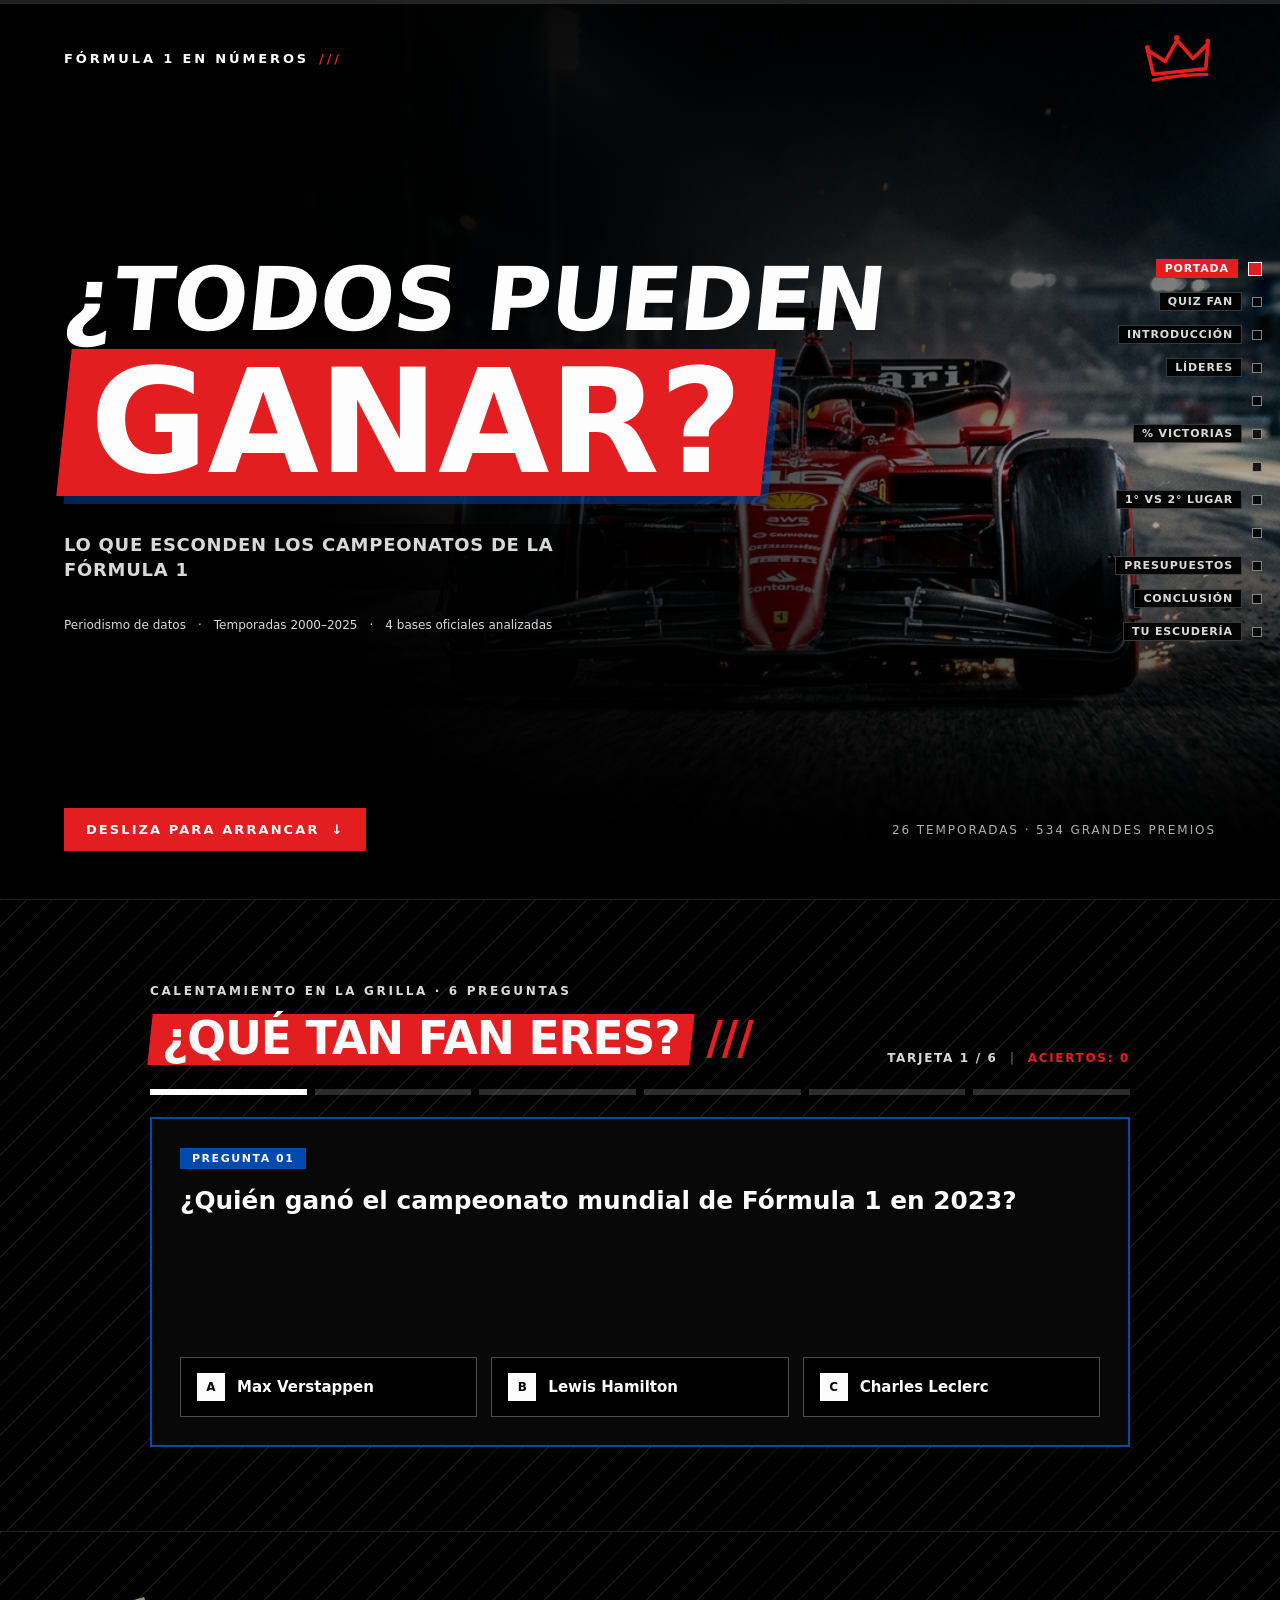
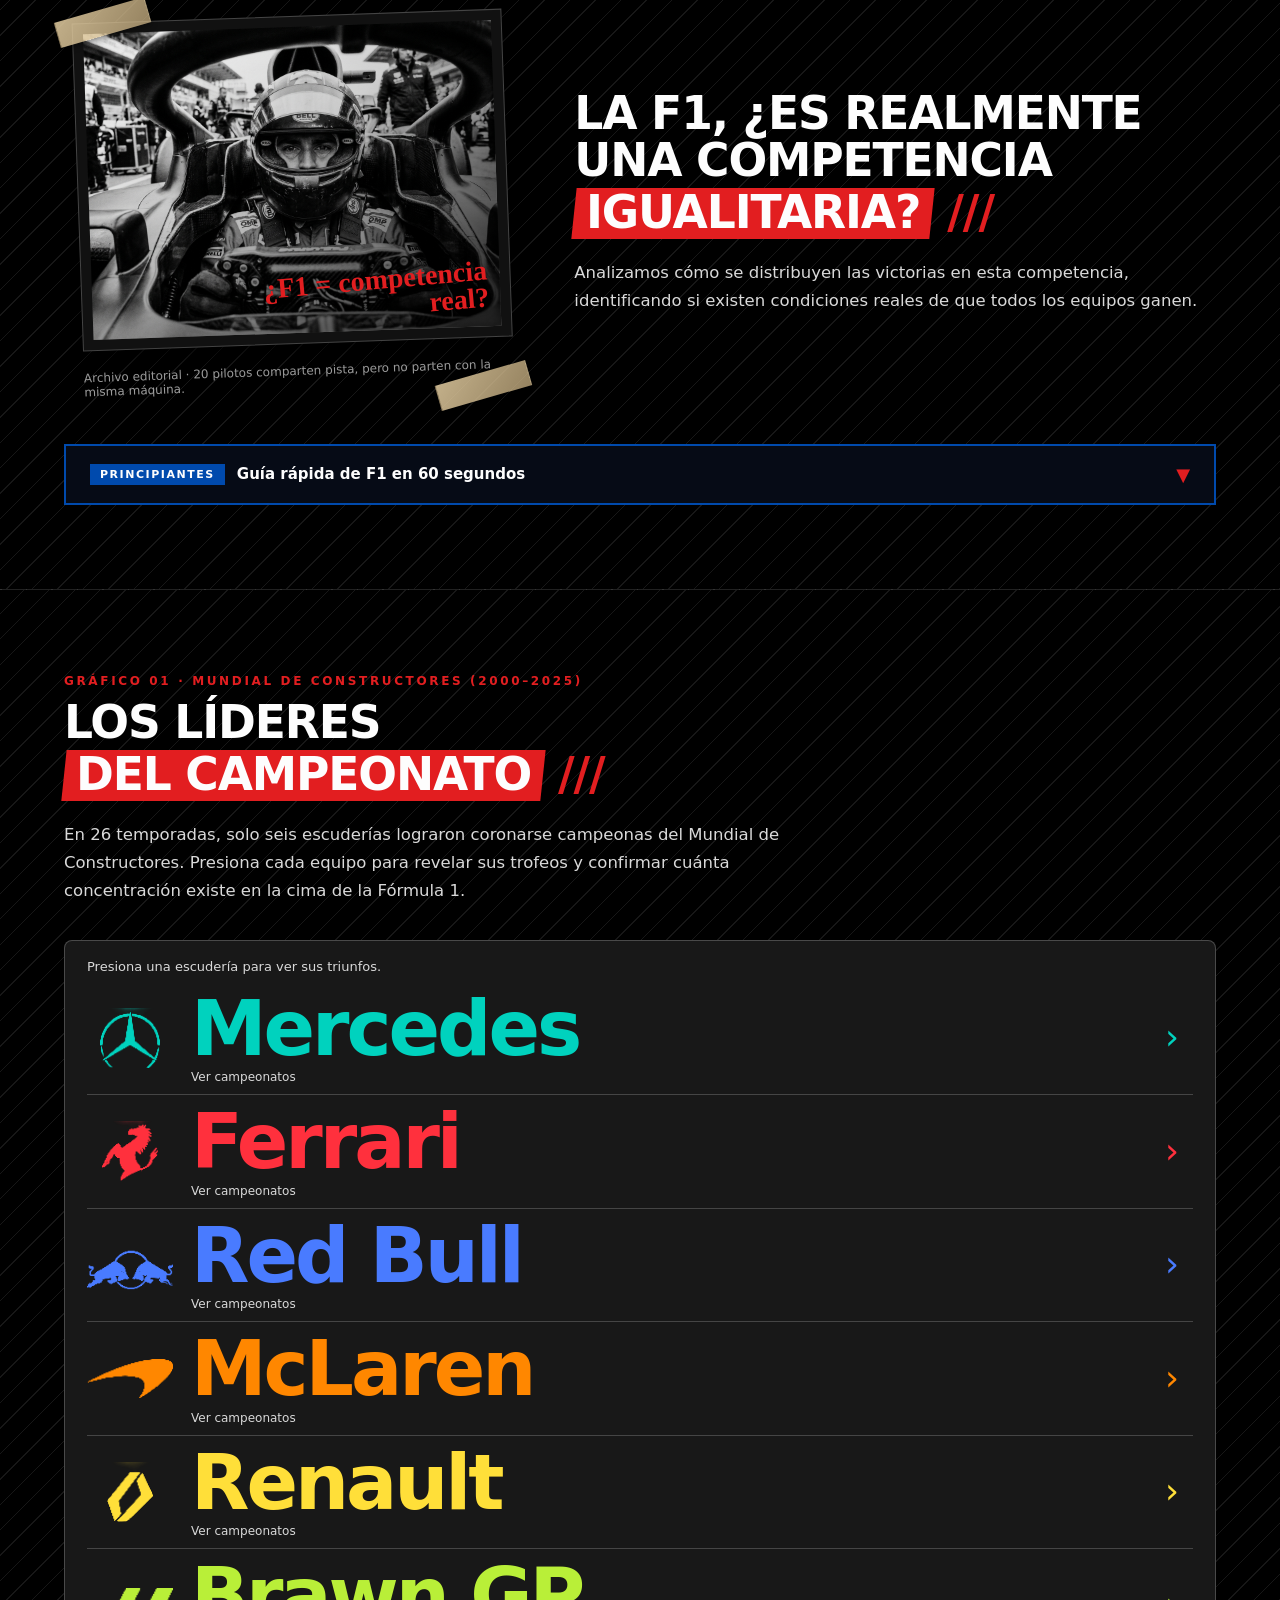
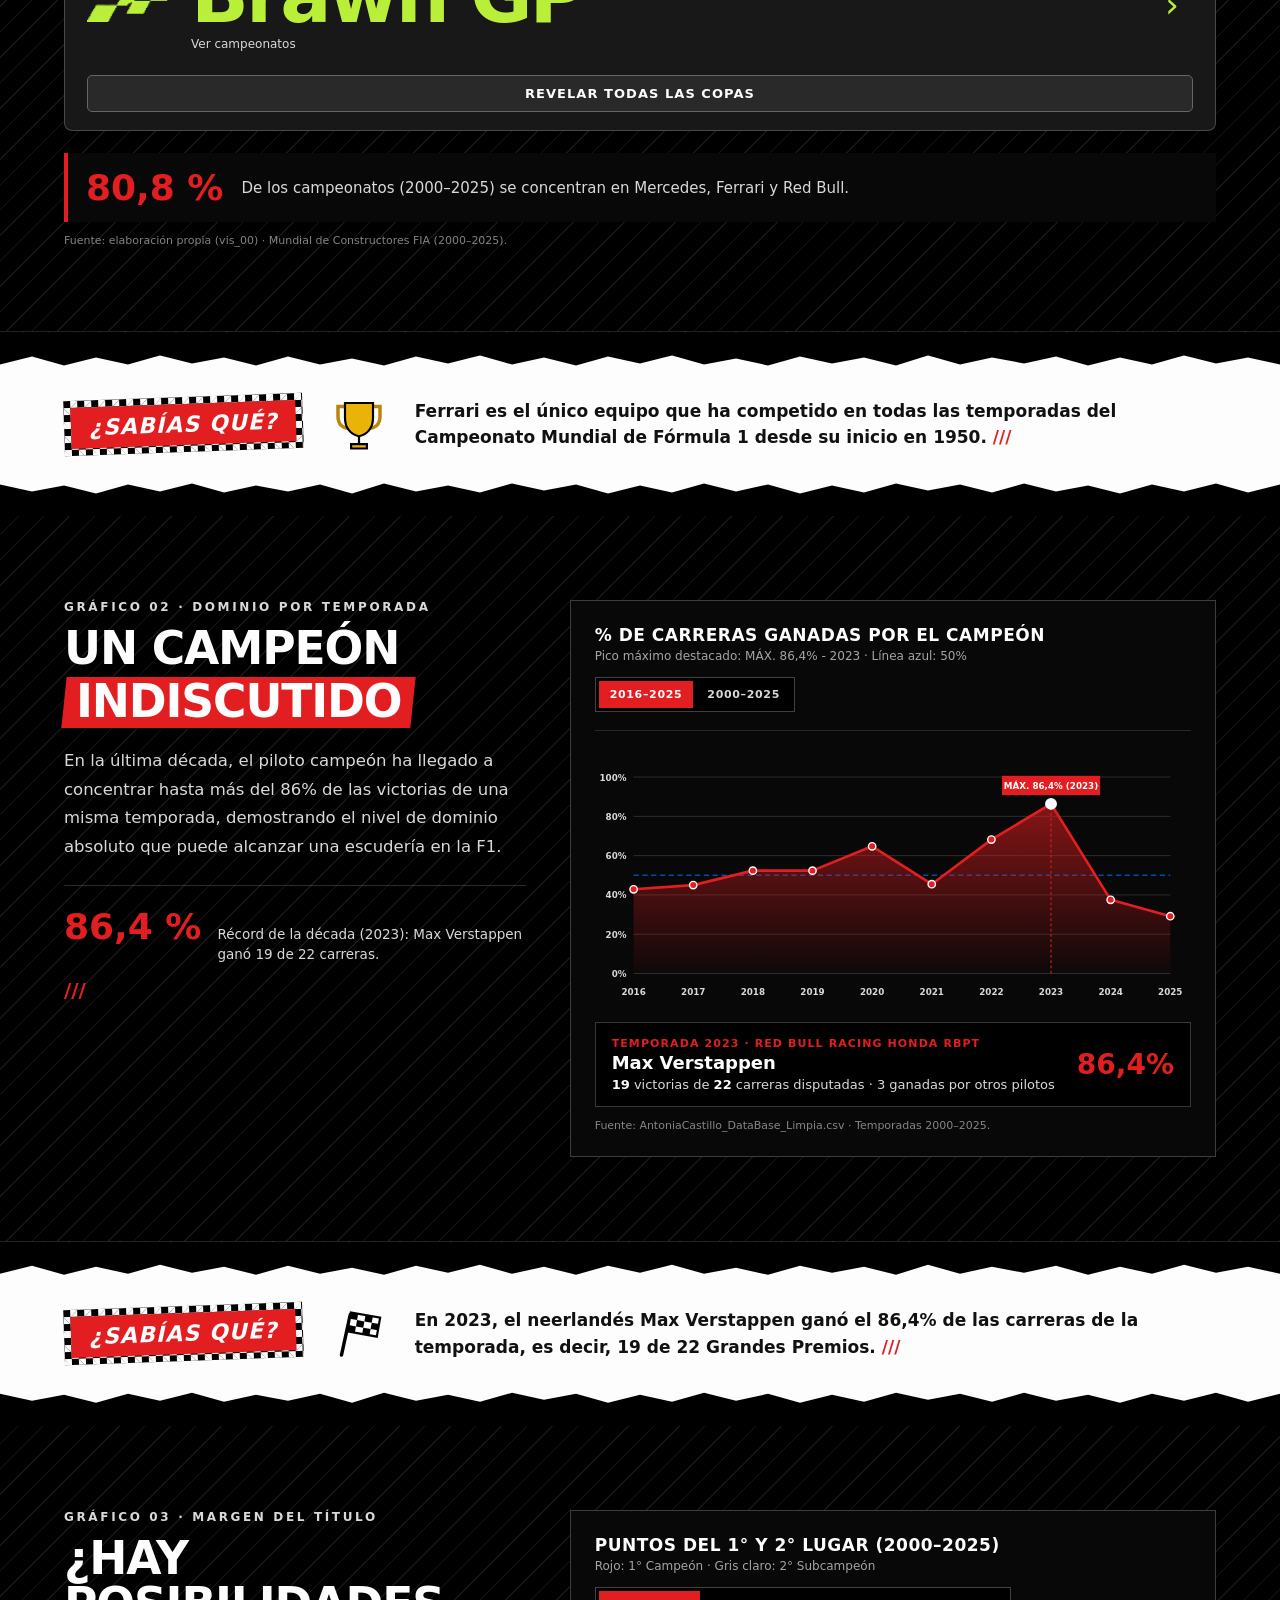
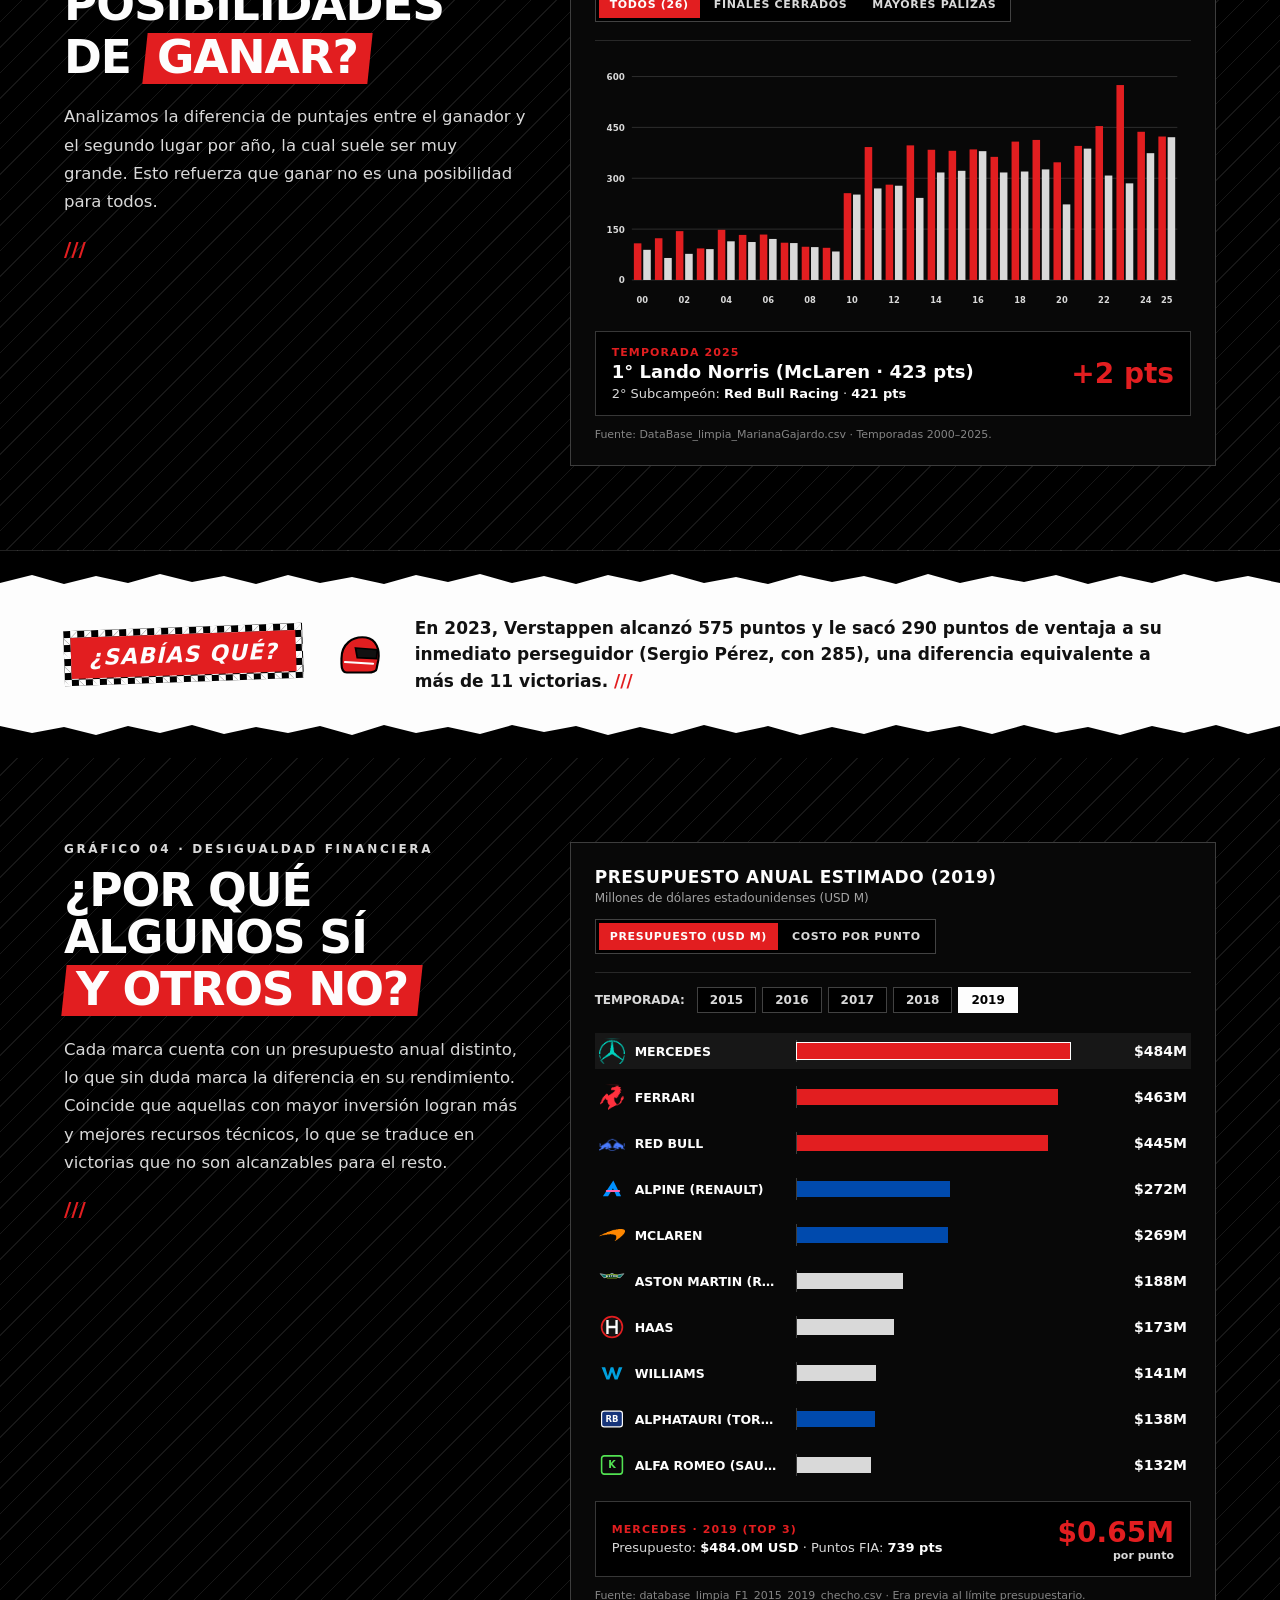
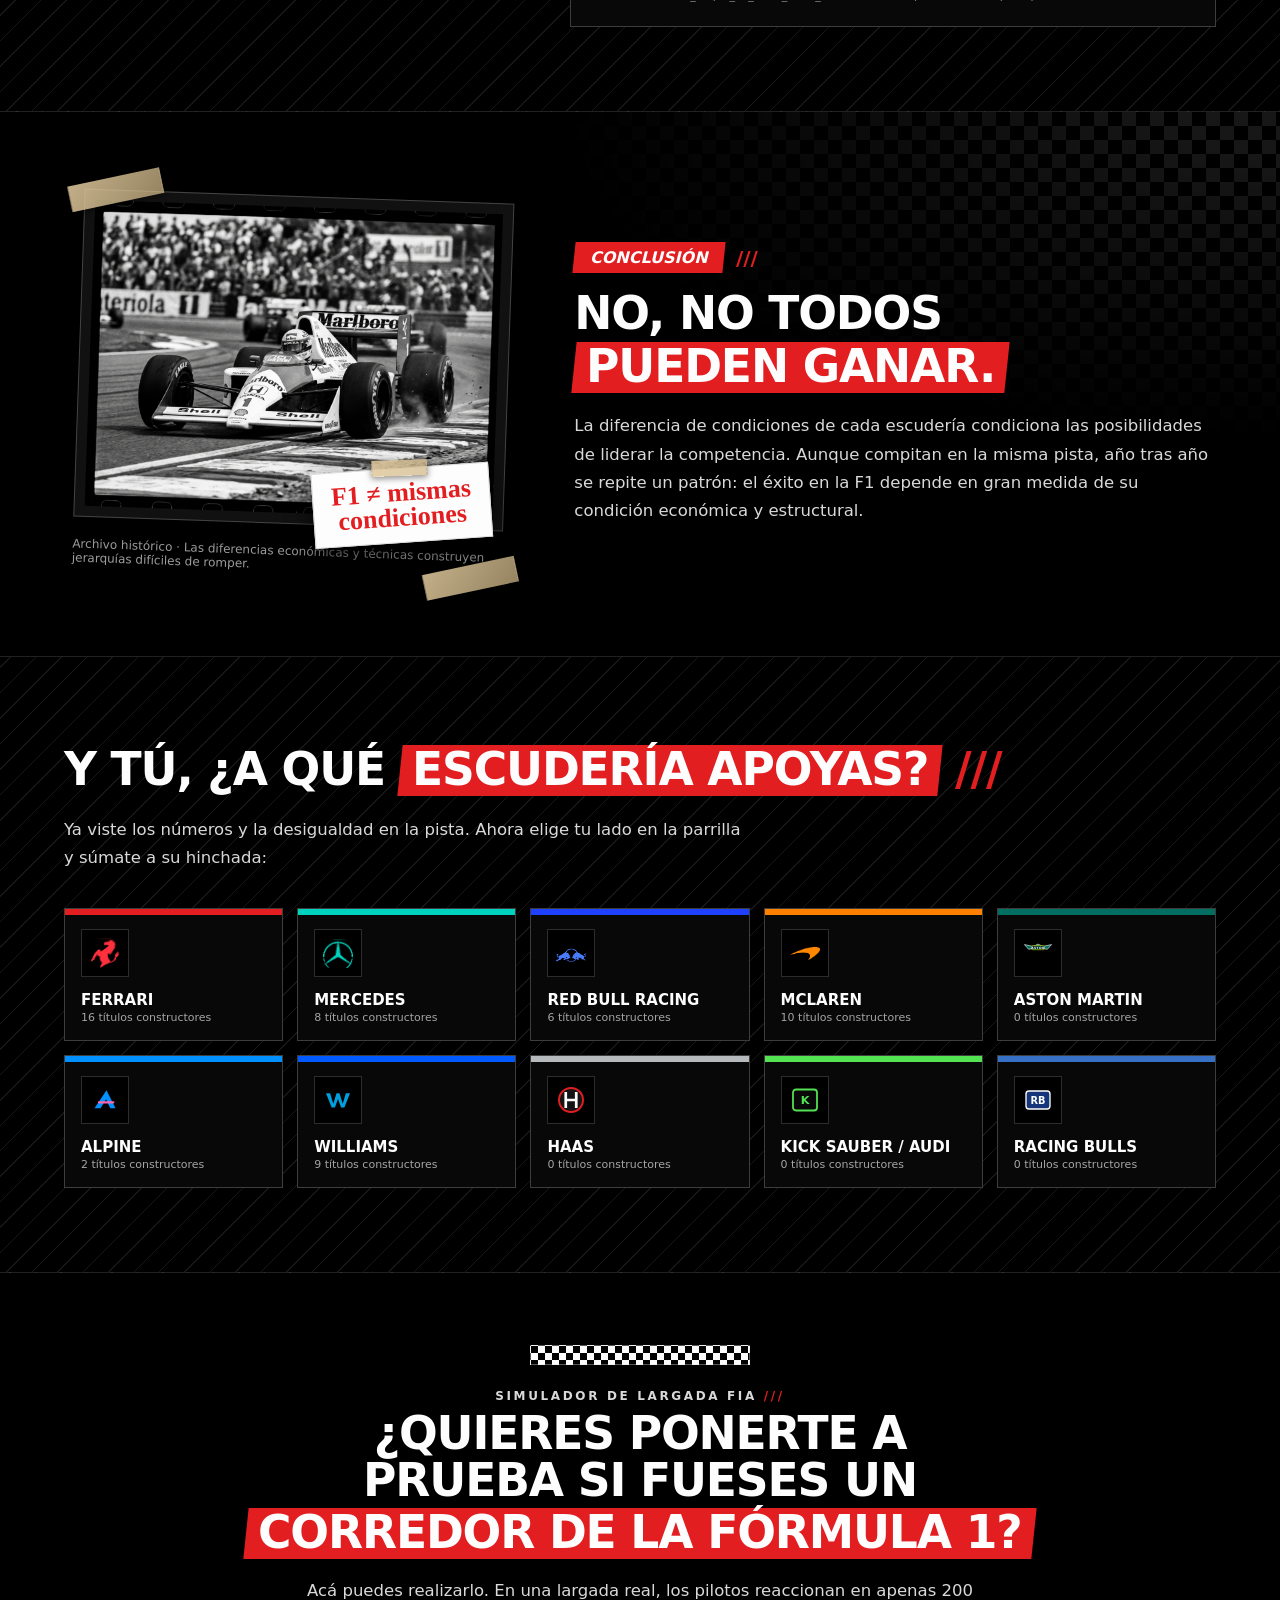
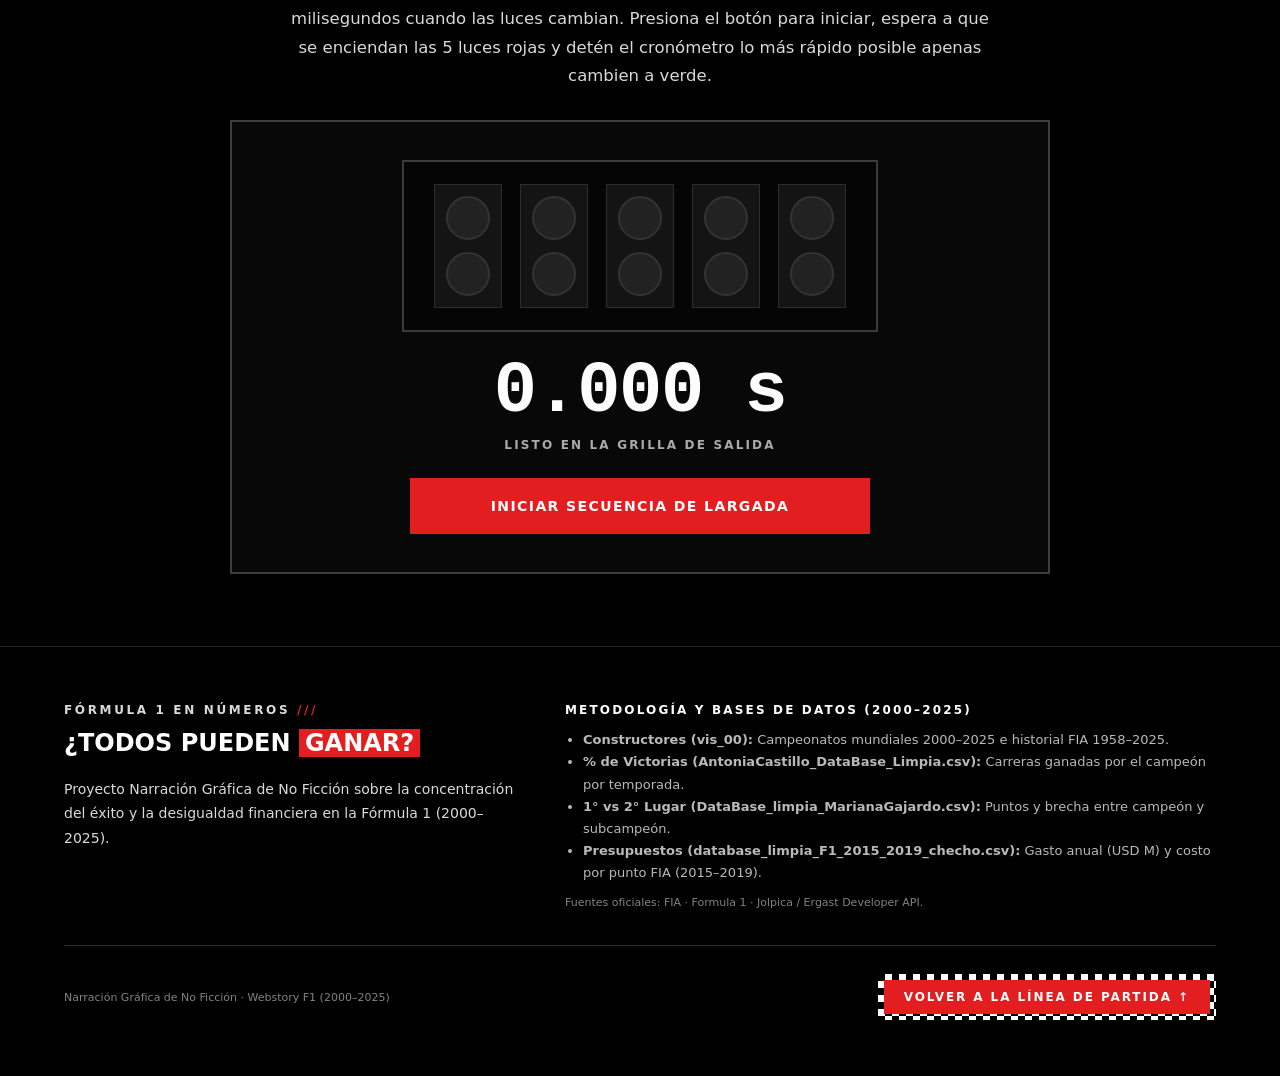
==== docs/index.html @ 64176bd1 "Mover carpeta docs" ====
<!doctype html>
<html lang="es">
<head>
  <meta charset="utf-8" />
  <meta name="viewport" content="width=device-width, initial-scale=1.0" />
  <title>¿Todos Pueden Ganar? — Fórmula 1 en Números</title>
  <meta name="description" content="Lo que esconden los campeonatos de la Fórmula 1. Webstory interactiva de periodismo de datos sobre la concentración del éxito y los presupuestos en la F1 (2000–2025)." />
  <link rel="stylesheet" href="styles.css" />
  <script src="app.js" defer></script>
</head>
<body>
  <!-- Animación de Apertura (3.4s GPU translate3d) -->
  <div id="intro-overlay" class="intro-overlay" aria-hidden="false">
    <div id="intro-curtain" class="intro-curtain">
      <div class="bg-telemetry-stripes" style="position:absolute;inset:0;opacity:0.6;pointer-events:none;"></div>
      <div class="intro-curtain-edge" aria-hidden="true"></div>
      <div class="intro-caption">
        <p>Fórmula 1 en Números ///</p>
        <h2>¿Todos pueden <span>ganar?</span></h2>
      </div>
    </div>
    <div class="intro-car-runner" aria-hidden="true">
      <div id="intro-car-slot"></div>
      <div class="intro-tire-wakes">
        <div class="intro-wake-side"></div>
        <div class="intro-wake-center"></div>
        <div class="intro-wake-side"></div>
      </div>
    </div>
    <button type="button" id="intro-skip" class="intro-skip">Saltar intro</button>
  </div>

  <!-- Barra de progreso superior (4px #E21E20) -->
  <div class="scroll-progress-track" aria-hidden="true">
    <div id="scroll-progress-bar" class="scroll-progress-bar"></div>
  </div>

  <!-- Navegación Lateral (Telemetría) -->
  <nav id="telemetry-nav" class="telemetry-nav" aria-label="Navegación de telemetría por secciones"></nav>

  <main>
    <!-- PARTE 1A: PORTADA -->
    <section id="portada" class="hero">
      <div class="hero-checkered bg-checkered-9" aria-hidden="true"></div>
      <div class="hero-bg-wrap" aria-hidden="true">
        <div class="hero-bg-inner">
          <img src="assets/hero_f1_front.jpg" alt="Monoplaza rojo de Fórmula 1 visto de frente acelerando en pista" />
        </div>
      </div>

      <div class="container hero-topbar">
        <div class="hero-brand">
          <span>Fórmula 1 en Números</span>
          <span class="slashes" aria-hidden="true">///</span>
        </div>
        <svg viewBox="0 0 90 64" class="hero-crown" aria-hidden="true">
          <path d="M12 48 L8 18 L28 34 L45 10 L62 34 L82 18 L76 48 Z" fill="none" stroke="#E21E20" stroke-width="4.5" stroke-linecap="round" stroke-linejoin="round" />
          <path d="M11 55 Q45 52 77 55" fill="none" stroke="#E21E20" stroke-width="4" stroke-linecap="round" />
          <circle cx="8" cy="15" r="3" fill="#E21E20" />
          <circle cx="45" cy="7" r="3.5" fill="#E21E20" />
          <circle cx="82" cy="15" r="3" fill="#E21E20" />
        </svg>
      </div>

      <div class="container hero-main">
        <h1 class="hero-title">
          <span class="hero-title-line1">¿Todos pueden</span>
          <span class="hero-title-ganar"><span>GANAR?</span></span>
        </h1>
        <p class="hero-subtitle">Lo que esconden los campeonatos de la Fórmula 1</p>
        <div class="hero-meta tabular-nums">
          <span>Periodismo de datos</span>
          <span aria-hidden="true">·</span>
          <span>Temporadas 2000–2025</span>
          <span aria-hidden="true">·</span>
          <span>4 bases oficiales analizadas</span>
        </div>
      </div>

      <div class="container hero-footer">
        <button type="button" id="btn-start" class="cta-start">
          <span>Desliza para arrancar</span>
          <span aria-hidden="true">↓</span>
        </button>
        <span class="hero-counter">26 temporadas · 534 Grandes Premios</span>
      </div>
    </section>

    <!-- PARTE 1B: DINÁMICA INTERACTIVA "¿QUÉ TAN FAN ERES?" (FLIP-CARD 3D) -->
    <section id="quiz-fan" class="section-block bg-telemetry-stripes reveal-on-scroll">
      <div class="container" style="max-width:980px;">
        <div class="quiz-header">
          <div>
            <p class="eyebrow">Calentamiento en la Grilla · 6 Preguntas</p>
            <h2 class="section-title">
              <span class="headline-red-block"><span>¿Qué tan fan eres?</span></span>
              <span class="slashes" aria-hidden="true">///</span>
            </h2>
          </div>
          <div id="quiz-status" class="quiz-status tabular-nums">
            <span>Tarjeta <strong id="quiz-step-num">1</strong> / 6</span>
            <span style="opacity:0.4;">|</span>
            <span style="color:#E21E20;">Aciertos: <strong id="quiz-score-num">0</strong></span>
          </div>
        </div>

        <div id="quiz-dots" class="quiz-dots" aria-hidden="true"></div>
        <div id="quiz-stage"></div>
      </div>
    </section>

    <!-- PARTE 2: INTRODUCCIÓN + GUÍA RÁPIDA DESPLEGABLE -->
    <section id="guia-f1" class="section-block bg-telemetry-stripes reveal-on-scroll">
      <div class="container">
        <div class="two-col-collage">
          <div>
            <figure class="scrapbook-frame">
              <div class="masking-tape tape-tl" aria-hidden="true"></div>
              <div class="masking-tape tape-br" aria-hidden="true"></div>
              <div class="photo-card">
                <img src="assets/intro_cockpit_bw.jpg" alt="Piloto de Fórmula 1 dentro del cockpit en blanco y negro" />
                <div class="photo-vignette" aria-hidden="true"></div>
                <div class="hand-note-overlay" aria-hidden="true">
                  <p class="font-handwritten">¿F1 = competencia<br />real?</p>
                </div>
              </div>
              <figcaption class="photo-caption">
                Archivo editorial · 20 pilotos comparten pista, pero no parten con la misma máquina.
              </figcaption>
            </figure>
          </div>

          <div>
            <h2 class="section-title">
              La F1, ¿es realmente una competencia
              <span class="headline-red-block"><span>igualitaria?</span></span>
              <span class="slashes" aria-hidden="true">///</span>
            </h2>
            <p class="section-copy">
              Analizamos cómo se distribuyen las victorias en esta competencia, identificando si
              existen condiciones reales de que todos los equipos ganen.
            </p>
          </div>
        </div>

        <div class="guide-box">
          <button type="button" id="guide-trigger" class="guide-trigger" aria-expanded="false" aria-controls="guide-panel">
            <span class="guide-trigger-left">
              <span class="guide-tag">Principiantes</span>
              <span class="guide-question">Guía rápida de F1 en 60 segundos</span>
            </span>
            <span class="guide-chevron" aria-hidden="true">▼</span>
          </button>
          <div id="guide-panel" class="guide-panel">
            <article class="guide-card">
              <span class="guide-card-num">01 · Dos Trofeos</span>
              <h3>Pilotos vs. Constructores</h3>
              <p>
                En F1 hay dos títulos por año. El de <strong>Pilotos</strong> premia al corredor con más puntos;
                el de <strong>Constructores</strong> premia a la escudería (fábrica) que suma los puntos de sus dos autos y define el reparto millonario de premios.
              </p>
            </article>
            <article class="guide-card">
              <span class="guide-card-num">02 · Regla de Puntos</span>
              <h3>Sistema de Puntos</h3>
              <p>
                Puntúan los 10 primeros de cada carrera (<strong>25 pts al 1°</strong>, 18 al 2°, 15 al 3°... hasta 1 pt al 10°).
                <em>(Nota: hasta 2009 el ganador recibía 10 puntos).</em>
              </p>
            </article>
            <article class="guide-card">
              <span class="guide-card-num">03 · Ingeniería</span>
              <h3>El peso de la máquina</h3>
              <p>
                A diferencia de otros deportes, en la F1 el auto representa gran parte del rendimiento: aerodinámica,
                motor e inversión tecnológica marcan diferencias estructurales durante años.
              </p>
            </article>
          </div>
        </div>
      </div>
    </section>

    <!-- PARTE 3: GRÁFICO 1 — LÍDERES DEL CAMPEONATO (TROFEOS EXPANDIBLES 2000–2025) -->
    <section id="constructores" class="section-block bg-telemetry-stripes reveal-on-scroll">
      <div class="container">
        <div style="max-width:740px;margin-bottom:34px;">
          <p class="eyebrow" style="color:#E21E20;">Gráfico 01 · Mundial de Constructores (2000–2025)</p>
          <h2 class="section-title">
            Los líderes
            <span class="headline-red-block"><span>del campeonato</span></span>
            <span class="slashes" aria-hidden="true">///</span>
          </h2>
          <p class="section-copy">
            En 26 temporadas, solo seis escuderías lograron coronarse campeonas del Mundial de Constructores.
            Presiona cada equipo para revelar sus trofeos y confirmar cuánta concentración existe en la cima de la Fórmula 1.
          </p>
        </div>

        <div class="trophies-panel">
          <p class="trophies-help">Presiona una escudería para ver sus triunfos.</p>
          <div id="teams-trophies" class="trophies-list"></div>
          <button type="button" class="trophies-all-btn" id="btn-toggle-all-cups">Revelar todas las copas</button>
        </div>

        <div class="trophies-insight">
          <strong class="tabular-nums">80,8 %</strong>
          <span>De los campeonatos (2000–2025) se concentran en Mercedes, Ferrari y Red Bull.</span>
        </div>
        <p class="source-note">Fuente: elaboración propia (vis_00) · Mundial de Constructores FIA (2000–2025).</p>
      </div>
    </section>

    <!-- PARTE 4: CÁPSULA ¿SABÍAS QUÉ? 01 -->
    <section id="sabias-que-1" class="trivia-section">
      <div class="ripped-paper">
        <div class="container trivia-inner">
          <div class="trivia-badge-wrap bg-checkered-bold"><div class="trivia-badge">¿SABÍAS QUÉ?</div></div>
          <svg viewBox="0 0 64 64" class="trivia-icon" aria-hidden="true">
            <path d="M18 12H8v11c0 9 5 14 14 14M46 12h10v11c0 9-5 14-14 14" fill="none" stroke="#B8860B" stroke-width="4" stroke-linecap="round"/>
            <path d="M16 8h32v17c0 12-7 19-16 21v9h9v5H23v-5h9v-9c-9-2-16-9-16-21V8z" fill="#EAB308" stroke="#000" stroke-width="2.5"/>
          </svg>
          <div class="trivia-copy">
            <p class="trivia-lead">
              Ferrari es el único equipo que ha competido en todas las temporadas del Campeonato Mundial de Fórmula 1 desde su inicio en 1950.
              <span class="slashes" aria-hidden="true">///</span>
            </p>
          </div>
        </div>
      </div>
    </section>

    <!-- PARTE 5: GRÁFICO 2 — UN CAMPEÓN INDISCUTIDO -->
    <section id="porcentaje-victorias" class="section-block bg-telemetry-stripes reveal-on-scroll">
      <div class="container two-col">
        <div>
          <p class="eyebrow">Gráfico 02 · Dominio por Temporada</p>
          <h2 class="section-title">
            Un campeón
            <span class="headline-red-block"><span>indiscutido</span></span>
          </h2>
          <p class="section-copy">
            En la última década, el piloto campeón ha llegado a concentrar hasta más del 86% de las
            victorias de una misma temporada, demostrando el nivel de dominio absoluto que puede
            alcanzar una escudería en la F1.
          </p>
          <div class="kpi-strip">
            <span class="kpi-big tabular-nums">86,4 %</span>
            <span class="kpi-desc">Récord de la década (2023): Max Verstappen ganó 19 de 22 carreras.</span>
          </div>
          <p class="slashes" style="font-size:20px;margin-top:14px;" aria-hidden="true">///</p>
        </div>

        <div class="chart-panel">
          <div class="chart-header">
            <div>
              <h3 class="chart-title">% de Carreras Ganadas por el Campeón</h3>
              <p class="chart-sub">Pico máximo destacado: MÁX. 86,4% - 2023 · Línea azul: 50%</p>
            </div>
            <div class="seg-group" role="group" aria-label="Rango de temporadas">
              <button type="button" class="seg-btn is-active" data-c2-range="decade">2016–2025</button>
              <button type="button" class="seg-btn" data-c2-range="all">2000–2025</button>
            </div>
          </div>

          <div id="c2-svg-wrap" class="svg-chart-wrap"></div>

          <div id="c2-readout" class="readout-box" aria-live="polite"></div>
          <p class="source-note">Fuente: AntoniaCastillo_DataBase_Limpia.csv · Temporadas 2000–2025.</p>
        </div>
      </div>
    </section>

    <!-- PARTE 6: CÁPSULA ¿SABÍAS QUÉ? 02 -->
    <section id="sabias-que-2" class="trivia-section">
      <div class="ripped-paper">
        <div class="container trivia-inner">
          <div class="trivia-badge-wrap bg-checkered-bold"><div class="trivia-badge">¿SABÍAS QUÉ?</div></div>
          <svg viewBox="0 0 64 64" class="trivia-icon" aria-hidden="true">
            <line x1="12" y1="56" x2="22" y2="10" stroke="#000" stroke-width="4" stroke-linecap="round"/>
            <g transform="rotate(10 36 24)">
              <rect x="20" y="10" width="34" height="22" fill="#FDFDFD" stroke="#000" stroke-width="2.5"/>
              <rect x="20" y="10" width="8.5" height="7.3" fill="#000"/>
              <rect x="37" y="10" width="8.5" height="7.3" fill="#000"/>
              <rect x="28.5" y="17.3" width="8.5" height="7.3" fill="#000"/>
              <rect x="45.5" y="17.3" width="8.5" height="7.3" fill="#000"/>
              <rect x="20" y="24.6" width="8.5" height="7.3" fill="#000"/>
              <rect x="37" y="24.6" width="8.5" height="7.3" fill="#000"/>
            </g>
          </svg>
          <div class="trivia-copy">
            <p class="trivia-lead">
              En 2023, el neerlandés Max Verstappen ganó el 86,4% de las carreras de la temporada, es decir, 19 de 22 Grandes Premios.
              <span class="slashes" aria-hidden="true">///</span>
            </p>
          </div>
        </div>
      </div>
    </section>

    <!-- PARTE 7: GRÁFICO 3 — ¿HAY POSIBILIDADES DE GANAR? (1° VS 2° LUGAR) -->
    <section id="primero-vs-segundo" class="section-block bg-telemetry-stripes reveal-on-scroll">
      <div class="container two-col">
        <div>
          <p class="eyebrow">Gráfico 03 · Margen del Título</p>
          <h2 class="section-title">
            ¿Hay posibilidades de
            <span class="headline-red-block"><span>ganar?</span></span>
          </h2>
          <p class="section-copy">
            Analizamos la diferencia de puntajes entre el ganador y el segundo lugar por año, la
            cual suele ser muy grande. Esto refuerza que ganar no es una posibilidad para todos.
          </p>
          <p class="slashes" style="font-size:20px;margin-top:20px;" aria-hidden="true">///</p>
        </div>

        <div class="chart-panel">
          <div class="chart-header">
            <div>
              <h3 class="chart-title">Puntos del 1° y 2° Lugar (2000–2025)</h3>
              <p class="chart-sub">Rojo: 1° Campeón · Gris claro: 2° Subcampeón</p>
            </div>
            <div class="seg-group" role="group" aria-label="Filtrar temporadas">
              <button type="button" class="seg-btn is-active" data-c3-filter="all">Todos (26)</button>
              <button type="button" class="seg-btn" data-c3-filter="close">Finales cerrados</button>
              <button type="button" class="seg-btn" data-c3-filter="blowout">Mayores palizas</button>
            </div>
          </div>

          <div id="c3-svg-wrap" class="svg-chart-wrap"></div>

          <div id="c3-readout" class="readout-box" aria-live="polite"></div>
          <p class="source-note">Fuente: DataBase_limpia_MarianaGajardo.csv · Temporadas 2000–2025.</p>
        </div>
      </div>
    </section>

    <!-- PARTE 8: CÁPSULA ¿SABÍAS QUÉ? 03 -->
    <section id="sabias-que-3" class="trivia-section">
      <div class="ripped-paper">
        <div class="container trivia-inner">
          <div class="trivia-badge-wrap bg-checkered-bold"><div class="trivia-badge">¿SABÍAS QUÉ?</div></div>
          <svg viewBox="0 0 64 64" class="trivia-icon" aria-hidden="true">
            <path d="M12 36 C12 20, 24 10, 40 12 C52 14, 56 26, 54 38 L52 48 C52 50, 48 52, 42 52 L18 52 C14 52, 12 48, 12 42 Z" fill="#E21E20" stroke="#000" stroke-width="2.5"/>
            <path d="M28 24 L53 26 L52 36 L30 35 Z" fill="#111" stroke="#000" stroke-width="2"/>
            <path d="M16 40 L48 42" stroke="#FDFDFD" stroke-width="2.5" stroke-linecap="round"/>
          </svg>
          <div class="trivia-copy">
            <p class="trivia-lead">
              En 2023, Verstappen alcanzó 575 puntos y le sacó 290 puntos de ventaja a su inmediato perseguidor (Sergio Pérez, con 285), una diferencia equivalente a más de 11 victorias.
              <span class="slashes" aria-hidden="true">///</span>
            </p>
          </div>
        </div>
      </div>
    </section>

    <!-- PARTE 9: GRÁFICO 4 — ¿POR QUÉ ALGUNOS SÍ Y OTROS NO? -->
    <section id="presupuestos" class="section-block bg-telemetry-stripes reveal-on-scroll">
      <div class="container two-col">
        <div>
          <p class="eyebrow">Gráfico 04 · Desigualdad Financiera</p>
          <h2 class="section-title">
            ¿Por qué algunos sí
            <span class="headline-red-block"><span>y otros no?</span></span>
          </h2>
          <p class="section-copy">
            Cada marca cuenta con un presupuesto anual distinto, lo que sin duda marca la diferencia
            en su rendimiento. Coincide que aquellas con mayor inversión logran más y mejores
            recursos técnicos, lo que se traduce en victorias que no son alcanzables para el resto.
          </p>
          <p class="slashes" style="font-size:20px;margin-top:20px;" aria-hidden="true">///</p>
        </div>

        <div class="chart-panel">
          <div class="chart-header">
            <div>
              <h3 id="c4-title" class="chart-title">Presupuesto Anual Estimado (2019)</h3>
              <p id="c4-subtitle" class="chart-sub">Millones de dólares estadounidenses (USD M)</p>
            </div>
            <div class="seg-group" role="group" aria-label="Alternar métrica financiera">
              <button type="button" class="seg-btn is-active" data-c4-metric="budget">Presupuesto (USD M)</button>
              <button type="button" class="seg-btn" data-c4-metric="costPerPoint">Costo por Punto</button>
            </div>
          </div>

          <div id="c4-years" class="year-bar" role="group" aria-label="Selector de año 2015–2019"></div>
          <div id="c4-bars" class="hbar-list"></div>
          <div id="c4-readout" class="readout-box" aria-live="polite"></div>
          <p class="source-note">Fuente: database_limpia_F1_2015_2019_checho.csv · Era previa al límite presupuestario.</p>
        </div>
      </div>
    </section>

    <!-- PARTE 10: CONCLUSIÓN EDITORIAL -->
    <section id="conclusion" class="section-block reveal-on-scroll" style="overflow:hidden;">
      <div class="hero-checkered bg-checkered-9" aria-hidden="true"></div>
      <div class="container two-col-collage" style="position:relative;z-index:10;">
        <div>
          <figure class="scrapbook-frame tilt-right">
            <div class="masking-tape tape-tl" aria-hidden="true"></div>
            <div class="masking-tape tape-br" aria-hidden="true"></div>
            <div class="photo-card">
              <img src="assets/conclusion_vintage_f1_bw.jpg" alt="Fotografía histórica en blanco y negro de un monoplaza clásico de Fórmula 1" />
              <div class="pasted-note">
                <div class="masking-tape tape-top-center" aria-hidden="true"></div>
                <p class="font-handwritten">F1 ≠ mismas<br />condiciones</p>
              </div>
            </div>
            <figcaption class="photo-caption">
              Archivo histórico · Las diferencias económicas y técnicas construyen jerarquías difíciles de romper.
            </figcaption>
          </figure>
        </div>

        <div>
          <div style="display:flex;align-items:center;gap:12px;margin-bottom:18px;">
            <span class="headline-red-block" style="margin:0;padding:6px 16px;font-weight:900;font-style:italic;text-transform:uppercase;">
              <span>Conclusión</span>
            </span>
            <span class="slashes" style="font-size:20px;" aria-hidden="true">///</span>
          </div>
          <h2 class="section-title">
            No, no todos
            <span class="headline-red-block"><span>pueden ganar.</span></span>
          </h2>
          <p class="section-copy">
            La diferencia de condiciones de cada escudería condiciona las posibilidades de liderar
            la competencia. Aunque compitan en la misma pista, año tras año se repite un patrón: el
            éxito en la F1 depende en gran medida de su condición económica y estructural.
          </p>
        </div>
      </div>
    </section>

    <!-- PARTE 11: SELECTOR INTERACTIVO DE ESCUDERÍAS -->
    <section id="tu-escuderia" class="section-block bg-telemetry-stripes reveal-on-scroll">
      <div class="container">
        <h2 class="section-title">
          Y tú, ¿a qué
          <span class="headline-red-block"><span>escudería apoyas?</span></span>
          <span class="slashes" aria-hidden="true">///</span>
        </h2>
        <p class="section-copy" style="max-width:680px;">
          Ya viste los números y la desigualdad en la pista. Ahora elige tu lado en la parrilla y súmate a su hinchada:
        </p>

        <div id="fan-grid" class="team-grid"></div>
        <div id="fan-confirmed" style="display:none;"></div>
      </div>
    </section>

    <!-- CIERRE INTERACTIVO: SIMULADOR REAL DE REFLEJOS EN LARGADA F1 -->
    <section id="semaforo-final" class="lights-section">
      <div class="container lights-inner">
        <div class="lights-wave bg-checkered-bold" aria-hidden="true"></div>
        <p class="eyebrow" style="margin-bottom:8px;">Simulador de Largada FIA <span class="slashes">///</span></p>
        <h2 class="section-title" style="max-width:860px;margin:0 auto;">
          ¿QUIERES PONERTE A PRUEBA SI FUESES UN
          <span class="headline-red-block"><span>CORREDOR DE LA FÓRMULA 1?</span></span>
        </h2>
        <p class="section-copy" style="max-width:720px;margin:18px auto 0;">
          Acá puedes realizarlo. En una largada real, los pilotos reaccionan en apenas 200 milisegundos
          cuando las luces cambian. Presiona el botón para iniciar, espera a que se enciendan las 5 luces
          rojas y detén el cronómetro lo más rápido posible apenas cambien a verde.
        </p>

        <div class="reaction-panel">
          <div id="gantry-lights" class="gantry-box" aria-label="Semáforo de salida Fórmula 1 de 5 columnas"></div>

          <div class="reaction-clock-wrap">
            <div id="reaction-clock" class="reaction-clock tabular-nums">0.000 s</div>
            <p id="reaction-substatus" class="reaction-substatus">Listo en la grilla de salida</p>
          </div>

          <div class="reaction-actions">
            <button type="button" id="btn-reaction-action" class="btn-reaction-action is-idle">
              INICIAR SECUENCIA DE LARGADA
            </button>
          </div>

          <div id="reaction-feedback" class="reaction-feedback" style="display:none;" aria-live="polite"></div>
        </div>
      </div>
    </section>
  </main>

  <!-- BLOQUE 12: FOOTER EDITORIAL Y METODOLOGÍA -->
  <footer id="footer" class="site-footer">
    <div class="container">
      <div class="footer-grid">
        <div>
          <p class="eyebrow">Fórmula 1 en Números <span class="slashes">///</span></p>
          <h3 style="margin:0;font-size:24px;font-weight:900;text-transform:uppercase;">
            ¿Todos pueden <span style="background:#E21E20;padding:0 6px;">ganar?</span>
          </h3>
          <p class="section-copy" style="font-size:14px;">
            Proyecto Narración Gráfica de No Ficción sobre la concentración del éxito y la desigualdad financiera en la Fórmula 1 (2000–2025).
          </p>
        </div>
        <div>
          <h4 style="margin:0;font-size:12px;font-weight:900;text-transform:uppercase;letter-spacing:0.18em;">
            Metodología y Bases de Datos (2000–2025)
          </h4>
          <ul class="footer-list">
            <li><strong>Constructores (vis_00):</strong> Campeonatos mundiales 2000–2025 e historial FIA 1958–2025.</li>
            <li><strong>% de Victorias (AntoniaCastillo_DataBase_Limpia.csv):</strong> Carreras ganadas por el campeón por temporada.</li>
            <li><strong>1° vs 2° Lugar (DataBase_limpia_MarianaGajardo.csv):</strong> Puntos y brecha entre campeón y subcampeón.</li>
            <li><strong>Presupuestos (database_limpia_F1_2015_2019_checho.csv):</strong> Gasto anual (USD M) y costo por punto FIA (2015–2019).</li>
          </ul>
          <p class="source-note">Fuentes oficiales: FIA · Formula 1 · Jolpica / Ergast Developer API.</p>
        </div>
      </div>
      <div class="footer-bottom">
        <span class="source-note" style="margin:0;">Narración Gráfica de No Ficción · Webstory F1 (2000–2025)</span>
        <button type="button" id="btn-top" class="pit-up-wrap bg-checkered-bold">
          <span class="pit-up-btn">Volver a la línea de partida ↑</span>
        </button>
      </div>
    </div>
  </footer>
</body>
</html>
---- docs/styles.css ----
/* ==========================================================================
   ¿TODOS PUEDEN GANAR? — FÓRMULA 1 EN NÚMEROS
   Paleta estricta: #000000 | #E21E20 | #004AAD | #D9D9D9 | #FDFDFD
   ========================================================================== */

:root {
  --f1-black: #000000;
  --f1-red: #E21E20;
  --f1-blue: #004AAD;
  --f1-gray: #D9D9D9;
  --f1-white: #FDFDFD;
  --f1-surface: #080808;
}

*, *::before, *::after {
  box-sizing: border-box;
}

html {
  scroll-behavior: smooth;
  background-color: var(--f1-black);
  color: var(--f1-white);
  font-family: 'Inter', system-ui, -apple-system, BlinkMacSystemFont, 'Segoe UI', Roboto, sans-serif;
  overflow-x: hidden;
  overflow-y: auto !important;
  height: auto !important;
  touch-action: pan-y;
}

body {
  margin: 0;
  background-color: var(--f1-black);
  color: var(--f1-white);
  overflow-x: hidden;
  overflow-y: auto !important;
  height: auto !important;
  touch-action: pan-y;
  -webkit-font-smoothing: antialiased;
}

::selection {
  background: var(--f1-red);
  color: var(--f1-white);
}

button {
  font-family: inherit;
  cursor: pointer;
}

button:focus-visible, a:focus-visible {
  outline: 2px solid var(--f1-white);
  outline-offset: 2px;
}

.tabular-nums {
  font-variant-numeric: tabular-nums;
}

.font-handwritten {
  font-family: 'Caveat', 'Brush Script MT', 'Segoe Script', cursive;
}

/* Texturas al 9% de opacidad */
.bg-telemetry-stripes {
  background-image: repeating-linear-gradient(
    -45deg,
    rgba(253, 253, 253, 0.09) 0px,
    rgba(253, 253, 253, 0.09) 1px,
    transparent 1px,
    transparent 18px
  );
}

.bg-checkered-9 {
  background-image:
    linear-gradient(45deg, rgba(253, 253, 253, 0.09) 25%, transparent 25%),
    linear-gradient(-45deg, rgba(253, 253, 253, 0.09) 25%, transparent 25%),
    linear-gradient(45deg, transparent 75%, rgba(253, 253, 253, 0.09) 75%),
    linear-gradient(-45deg, transparent 75%, rgba(253, 253, 253, 0.09) 75%);
  background-size: 28px 28px;
  background-position: 0 0, 0 14px, 14px -14px, -14px 0;
}

.bg-checkered-bold {
  background-color: var(--f1-black);
  background-image:
    linear-gradient(45deg, var(--f1-white) 25%, transparent 25%),
    linear-gradient(-45deg, var(--f1-white) 25%, transparent 25%),
    linear-gradient(45deg, transparent 75%, var(--f1-white) 75%),
    linear-gradient(-45deg, transparent 75%, var(--f1-white) 75%);
  background-size: 14px 14px;
  background-position: 0 0, 0 7px, 7px -7px, -7px 0;
}

/* Bloques rojos detrás de palabras clave */
.headline-red-block {
  background-color: var(--f1-red);
  color: var(--f1-white);
  padding: 2px 12px;
  display: inline-block;
  transform: skewX(-6deg);
  margin-top: 4px;
}

.headline-red-block > span {
  display: inline-block;
  transform: skewX(6deg);
}

.slashes {
  color: var(--f1-red);
  font-weight: 900;
}

/* ==========================================================================
   ANIMACIÓN DE APERTURA (3.4s GPU translate3d + Estela de Color)
   ========================================================================== */
.intro-overlay {
  position: fixed;
  inset: 0;
  z-index: 90;
  overflow: hidden;
  transition: opacity 0.3s ease;
}

.intro-overlay.is-hidden,
#intro-overlay.is-hidden,
html.intro-done #intro-overlay,
body.intro-done #intro-overlay {
  opacity: 0;
  pointer-events: none !important;
  display: none !important;
  visibility: hidden !important;
}

html.intro-done,
html.intro-done body,
body.intro-done {
  overflow-x: hidden !important;
  overflow-y: auto !important;
  height: auto !important;
  touch-action: pan-y;
  -webkit-overflow-scrolling: touch;
}

.intro-curtain {
  position: absolute;
  inset: 0;
  background: var(--f1-black);
  display: flex;
  flex-direction: column;
  align-items: center;
  justify-content: center;
  border-bottom: 4px solid var(--f1-red);
  pointer-events: none;
  animation: introCurtainLift 3.4s cubic-bezier(0.22, 1, 0.36, 1) forwards;
  will-change: transform;
}

.intro-curtain-edge {
  position: absolute;
  bottom: 0;
  left: 0;
  right: 0;
  height: 12px;
  background: linear-gradient(90deg, #004AAD 0%, #E21E20 50%, #FDFDFD 100%);
  pointer-events: none;
}

.intro-car-runner {
  position: fixed;
  inset-inline: 0;
  top: 0;
  z-index: 92;
  display: flex;
  flex-direction: column;
  align-items: center;
  pointer-events: none;
  animation: introCarRide 3.4s cubic-bezier(0.22, 1, 0.36, 1) forwards;
  will-change: transform;
}

.intro-car-runner svg {
  height: 34vh;
  min-height: 260px;
  width: auto;
  display: block;
}

.intro-tire-wakes {
  display: flex;
  align-items: flex-start;
  justify-content: center;
  gap: 72px;
  margin-top: -12px;
}

.intro-wake-side {
  width: 32px;
  height: 95vh;
  background: linear-gradient(to bottom, #E21E20 0%, #004AAD 45%, rgba(0, 74, 173, 0) 100%);
}

.intro-wake-center {
  width: 18px;
  height: 80vh;
  background: linear-gradient(to bottom, #FDFDFD 0%, rgba(253, 253, 253, 0.25) 55%, rgba(253, 253, 253, 0) 100%);
}

.intro-caption {
  position: relative;
  z-index: 2;
  text-align: center;
  padding: 0 20px;
}

.intro-caption p {
  margin: 0;
  font-size: 13px;
  font-weight: 700;
  letter-spacing: 0.28em;
  text-transform: uppercase;
  color: var(--f1-gray);
}

.intro-caption h2 {
  margin: 10px 0 0;
  font-size: clamp(28px, 5vw, 48px);
  font-weight: 900;
  text-transform: uppercase;
  letter-spacing: -0.02em;
}

.intro-caption h2 span {
  background: var(--f1-red);
  padding: 2px 12px;
  display: inline-block;
}

.intro-skip {
  position: fixed;
  top: 24px;
  right: 24px;
  z-index: 95;
  background: rgba(0, 0, 0, 0.9);
  border: 1px solid rgba(217, 217, 217, 0.4);
  color: var(--f1-gray);
  font-size: 11px;
  font-weight: 700;
  text-transform: uppercase;
  letter-spacing: 0.16em;
  padding: 8px 14px;
}

.intro-skip:hover {
  color: var(--f1-white);
  border-color: var(--f1-white);
}

@keyframes introCarRide {
  0% { transform: translate3d(0, 112vh, 0); }
  100% { transform: translate3d(0, -135vh, 0); }
}

@keyframes introCurtainLift {
  0% { transform: translate3d(0, 0, 0); }
  100% { transform: translate3d(0, -105%, 0); }
}

/* ==========================================================================
   BARRA DE PROGRESO Y TELEMETRÍA LATERAL
   ========================================================================== */
.scroll-progress-track {
  position: fixed;
  top: 0;
  left: 0;
  right: 0;
  height: 4px;
  background: rgba(217, 217, 217, 0.15);
  z-index: 60;
  pointer-events: none;
}

.scroll-progress-bar {
  height: 100%;
  width: 0%;
  background: var(--f1-red);
  transition: width 75ms linear;
}

.telemetry-nav {
  position: fixed;
  right: 18px;
  top: 50%;
  transform: translateY(-50%);
  z-index: 50;
  display: flex;
  flex-direction: column;
  align-items: flex-end;
  gap: 10px;
}

.telemetry-btn {
  display: flex;
  align-items: center;
  gap: 10px;
  background: none;
  border: 0;
  padding: 2px 0;
  color: var(--f1-gray);
}

.telemetry-label {
  font-size: 11px;
  font-weight: 700;
  text-transform: uppercase;
  letter-spacing: 0.08em;
  padding: 2px 8px;
  white-space: nowrap;
  opacity: 0;
  transform: translateX(4px);
  background: rgba(0, 0, 0, 0.92);
  border: 1px solid rgba(217, 217, 217, 0.25);
  transition: all 0.15s ease;
}

.telemetry-btn:hover .telemetry-label,
.telemetry-btn.is-active .telemetry-label {
  opacity: 1;
  transform: translateX(0);
}

.telemetry-btn.is-active .telemetry-label {
  background: var(--f1-red);
  border-color: var(--f1-red);
  color: var(--f1-white);
}

.telemetry-dot {
  width: 10px;
  height: 10px;
  background: rgba(0, 0, 0, 0.85);
  border: 1px solid rgba(217, 217, 217, 0.6);
  transition: all 0.2s ease;
}

.telemetry-btn.is-active .telemetry-dot {
  width: 14px;
  height: 14px;
  background: var(--f1-red);
  border-color: var(--f1-white);
}

@media (max-width: 820px) {
  .telemetry-nav {
    display: none;
  }
}

/* ==========================================================================
   LAYOUT BASE Y CONTENEDORES EDITORIALES
   ========================================================================== */
.section-block {
  position: relative;
  padding: 84px 24px;
  border-bottom: 1px solid rgba(217, 217, 217, 0.15);
}

.container {
  max-width: 1152px;
  margin: 0 auto;
  width: 100%;
}

.two-col {
  display: grid;
  grid-template-columns: 5fr 7fr;
  gap: 44px;
  align-items: start;
}

.two-col-collage {
  display: grid;
  grid-template-columns: 5fr 7fr;
  gap: 52px;
  align-items: center;
}

@media (max-width: 960px) {
  .two-col, .two-col-collage {
    grid-template-columns: 1fr;
    gap: 36px;
  }
  .section-block {
    padding: 64px 20px;
  }
}

.eyebrow {
  font-size: 12px;
  font-weight: 700;
  text-transform: uppercase;
  letter-spacing: 0.22em;
  color: var(--f1-gray);
  margin: 0 0 12px;
}

.section-title {
  font-weight: 900;
  text-transform: uppercase;
  letter-spacing: -0.025em;
  line-height: 1.02;
  font-size: clamp(1.85rem, 3.6vw, 2.85rem);
  margin: 0;
  color: var(--f1-white);
  text-wrap: balance;
}

.section-copy {
  margin: 20px 0 0;
  font-size: 16.5px;
  line-height: 1.72;
  color: var(--f1-gray);
}

/* ==========================================================================
   BLOQUE 1: PORTADA (HERO)
   ========================================================================== */
.hero {
  position: relative;
  min-height: 100vh;
  padding: 32px 24px 48px;
  display: flex;
  flex-direction: column;
  justify-content: space-between;
  background: var(--f1-black);
  overflow: hidden;
  border-bottom: 1px solid rgba(217, 217, 217, 0.15);
}

.hero-checkered {
  position: absolute;
  top: 0;
  right: 0;
  width: 55%;
  height: 320px;
  pointer-events: none;
  -webkit-mask-image: radial-gradient(ellipse at top right, black 10%, transparent 72%);
  mask-image: radial-gradient(ellipse at top right, black 10%, transparent 72%);
}

.hero-bg-wrap {
  position: absolute;
  inset: 0;
  display: flex;
  justify-content: flex-end;
  pointer-events: none;
}

.hero-bg-inner {
  position: relative;
  width: 78%;
  height: 100%;
}

.hero-bg-inner img {
  width: 100%;
  height: 100%;
  object-fit: cover;
  object-position: center;
  opacity: 0.85;
  display: block;
}

.hero-bg-inner::before {
  content: "";
  position: absolute;
  inset: 0;
  background: linear-gradient(to right, #000000 0%, rgba(0, 0, 0, 0.68) 45%, transparent 100%);
  z-index: 1;
}

.hero-bg-inner::after {
  content: "";
  position: absolute;
  inset: 0;
  background: linear-gradient(to top, #000000 0%, transparent 45%, rgba(0, 0, 0, 0.78) 100%);
  z-index: 1;
}

@media (max-width: 960px) {
  .hero-bg-inner {
    width: 100%;
  }
}

.hero-topbar {
  position: relative;
  z-index: 10;
  display: flex;
  align-items: center;
  justify-content: space-between;
}

.hero-brand {
  display: flex;
  align-items: center;
  gap: 10px;
  font-size: 13px;
  font-weight: 700;
  text-transform: uppercase;
  letter-spacing: 0.22em;
}

.hero-crown {
  width: 74px;
  height: auto;
  transform: rotate(-6deg);
}

.hero-main {
  position: relative;
  z-index: 10;
  padding: 40px 0;
}

.hero-title {
  margin: 0;
  font-weight: 900;
  text-transform: uppercase;
  letter-spacing: -0.03em;
  line-height: 0.92;
}

.hero-title-line1 {
  display: block;
  font-size: clamp(2.4rem, 7vw, 5.5rem);
  transform: skewX(-6deg);
}

.hero-title-ganar {
  display: inline-block;
  margin-top: 8px;
  background: var(--f1-red);
  padding: 10px 26px;
  transform: skewX(-6deg);
  box-shadow: 8px 8px 0 rgba(0, 74, 173, 0.48);
}

.hero-title-ganar span {
  display: block;
  transform: skewX(6deg);
  font-size: clamp(3.5rem, 11.5vw, 9rem);
  line-height: 0.88;
}

.hero-subtitle {
  margin: 28px 0 0;
  max-width: 580px;
  font-size: clamp(14px, 1.8vw, 18px);
  font-weight: 600;
  text-transform: uppercase;
  letter-spacing: 0.04em;
  line-height: 1.4;
  color: var(--f1-gray);
  background: rgba(0, 0, 0, 0.65);
  padding: 8px 16px 8px 0;
}

.hero-meta {
  margin-top: 28px;
  display: flex;
  flex-wrap: wrap;
  gap: 12px;
  font-size: 12px;
  font-weight: 500;
  color: var(--f1-gray);
}

.hero-footer {
  position: relative;
  z-index: 10;
  display: flex;
  align-items: center;
  justify-content: space-between;
  gap: 16px;
}

.cta-start {
  display: inline-flex;
  align-items: center;
  gap: 12px;
  background: var(--f1-red);
  color: var(--f1-white);
  border: 0;
  padding: 14px 22px;
  font-size: 13px;
  font-weight: 900;
  text-transform: uppercase;
  letter-spacing: 0.16em;
  transition: background 0.15s ease;
}

.cta-start:hover {
  background: #c8181a;
}

.hero-counter {
  font-size: 12px;
  text-transform: uppercase;
  letter-spacing: 0.16em;
  color: rgba(217, 217, 217, 0.8);
}

@media (max-width: 640px) {
  .hero-counter { display: none; }
}

/* ==========================================================================
   SCRAPBOOK / COLLAGE FOTOS INCLINADAS + CINTA ADHESIVA
   ========================================================================== */
.scrapbook-frame {
  position: relative;
  max-width: 430px;
  margin: 0 auto;
  transform: rotate(-2deg);
  transition: transform 0.3s ease;
}

.scrapbook-frame.tilt-right {
  transform: rotate(2deg);
}

.scrapbook-frame:hover {
  transform: rotate(0deg);
}

.masking-tape {
  position: absolute;
  width: 94px;
  height: 26px;
  background: linear-gradient(135deg, rgba(226, 204, 160, 0.86), rgba(208, 182, 134, 0.72));
  box-shadow: 0 2px 6px rgba(0, 0, 0, 0.45);
  border-left: 1px dashed rgba(0, 0, 0, 0.15);
  border-right: 1px dashed rgba(0, 0, 0, 0.15);
  z-index: 20;
  pointer-events: none;
}

.tape-tl { top: -13px; left: -16px; transform: rotate(-14deg); }
.tape-br { bottom: -13px; right: -16px; transform: rotate(-14deg); }

.photo-card {
  position: relative;
  background: #111111;
  padding: 10px;
  border: 1px solid rgba(217, 217, 217, 0.25);
  box-shadow: 0 8px 20px rgba(0, 0, 0, 0.75);
}

.photo-card img {
  display: block;
  width: 100%;
  aspect-ratio: 4 / 3;
  object-fit: cover;
}

.photo-vignette {
  position: absolute;
  inset: 10px;
  background: linear-gradient(to top left, rgba(0, 0, 0, 0.86), rgba(0, 0, 0, 0.18) 55%, transparent);
  pointer-events: none;
}

.hand-note-overlay {
  position: absolute;
  bottom: 20px;
  right: 22px;
  text-align: right;
  transform: rotate(-3deg);
  pointer-events: none;
}

.hand-note-overlay p {
  margin: 0;
  font-size: 28px;
  font-weight: 700;
  line-height: 0.95;
  color: var(--f1-red);
  text-shadow: 0 2px 6px rgba(0, 0, 0, 0.95);
}

.pasted-note {
  position: absolute;
  bottom: -16px;
  right: 12px;
  background: var(--f1-white);
  color: var(--f1-black);
  padding: 12px 18px;
  transform: rotate(-6deg);
  border: 1px solid var(--f1-gray);
  box-shadow: 0 10px 26px rgba(0, 0, 0, 0.7);
}

.pasted-note p {
  margin: 0;
  font-size: 26px;
  font-weight: 700;
  line-height: 0.95;
  color: var(--f1-red);
  text-align: center;
}

.tape-top-center {
  top: -9px;
  left: 50%;
  transform: translateX(-50%) rotate(2deg);
  width: 56px;
  height: 16px;
}

.photo-caption {
  margin-top: 20px;
  font-size: 12px;
  color: rgba(217, 217, 217, 0.72);
}

/* ==========================================================================
   ACORDEÓN GUÍA PARA NUEVOS FANS (#004AAD + #E21E20)
   ========================================================================== */
.guide-box {
  margin-top: 52px;
  border: 2px solid var(--f1-blue);
  background: #060B16;
}

.guide-trigger {
  width: 100%;
  background: transparent;
  border: 0;
  color: var(--f1-white);
  padding: 18px 24px;
  display: flex;
  align-items: center;
  justify-content: space-between;
  gap: 16px;
  text-align: left;
  transition: background 0.15s ease;
}

.guide-trigger:hover {
  background: rgba(0, 74, 173, 0.2);
}

.guide-trigger-left {
  display: flex;
  flex-wrap: wrap;
  align-items: center;
  gap: 12px;
}

.guide-tag {
  background: var(--f1-blue);
  color: var(--f1-white);
  font-size: 11px;
  font-weight: 900;
  text-transform: uppercase;
  letter-spacing: 0.14em;
  padding: 4px 10px;
}

.guide-question {
  font-size: 15px;
  font-weight: 700;
}

.guide-chevron {
  font-size: 18px;
  font-weight: 900;
  color: var(--f1-red);
  transition: transform 0.2s ease;
}

.guide-trigger[aria-expanded="true"] .guide-chevron {
  transform: rotate(180deg);
}

.guide-panel {
  display: none;
  border-top: 1px solid rgba(0, 74, 173, 0.5);
  padding: 24px;
  background: rgba(0, 0, 0, 0.7);
  grid-template-columns: repeat(3, 1fr);
  gap: 20px;
}

.guide-panel.is-open {
  display: grid;
}

@media (max-width: 820px) {
  .guide-panel { grid-template-columns: 1fr; }
}

.guide-card {
  border: 1px solid rgba(0, 74, 173, 0.6);
  background: #070B12;
  padding: 20px;
}

.guide-card-num {
  display: inline-block;
  background: var(--f1-white);
  color: var(--f1-blue);
  font-size: 11px;
  font-weight: 900;
  text-transform: uppercase;
  letter-spacing: 0.12em;
  padding: 3px 8px;
}

.guide-card h3 {
  margin: 12px 0 8px;
  font-size: 17px;
  font-weight: 900;
  text-transform: uppercase;
}

.guide-card p {
  margin: 0;
  font-size: 14px;
  line-height: 1.6;
  color: var(--f1-gray);
}

/* ==========================================================================
   TRIVIAS (BORDES RASGADOS EN #FDFDFD)
   ========================================================================== */
.trivia-section {
  padding: 22px 0;
  background: var(--f1-black);
}

.ripped-paper {
  background: var(--f1-white);
  color: var(--f1-black);
  padding: 42px 24px;
  clip-path: polygon(
    0% 10px, 2.5% 2px, 5% 11px, 7.5% 3px, 10% 10px, 12.5% 1px, 15% 9px, 17.5% 3px, 20% 11px,
    22.5% 2px, 25% 10px, 27.5% 4px, 30% 11px, 32.5% 2px, 35% 9px, 37.5% 1px, 40% 10px,
    42.5% 3px, 45% 11px, 47.5% 2px, 50% 9px, 52.5% 1px, 55% 10px, 57.5% 4px, 60% 11px,
    62.5% 2px, 65% 9px, 67.5% 3px, 70% 11px, 72.5% 1px, 75% 10px, 77.5% 3px, 80% 9px,
    82.5% 2px, 85% 11px, 87.5% 3px, 90% 10px, 92.5% 1px, 95% 9px, 97.5% 3px, 100% 10px,
    100% calc(100% - 10px),
    97.5% calc(100% - 2px), 95% calc(100% - 11px), 92.5% calc(100% - 3px), 90% calc(100% - 10px),
    87.5% calc(100% - 1px), 85% calc(100% - 9px), 82.5% calc(100% - 3px), 80% calc(100% - 11px),
    77.5% calc(100% - 2px), 75% calc(100% - 10px), 72.5% calc(100% - 4px), 70% calc(100% - 11px),
    67.5% calc(100% - 2px), 65% calc(100% - 9px), 62.5% calc(100% - 1px), 60% calc(100% - 10px),
    57.5% calc(100% - 3px), 55% calc(100% - 11px), 52.5% calc(100% - 2px), 50% calc(100% - 9px),
    47.5% calc(100% - 1px), 45% calc(100% - 10px), 42.5% calc(100% - 4px), 40% calc(100% - 11px),
    37.5% calc(100% - 2px), 35% calc(100% - 9px), 32.5% calc(100% - 3px), 30% calc(100% - 11px),
    27.5% calc(100% - 1px), 25% calc(100% - 10px), 22.5% calc(100% - 3px), 20% calc(100% - 9px),
    17.5% calc(100% - 2px), 15% calc(100% - 11px), 12.5% calc(100% - 3px), 10% calc(100% - 10px),
    7.5% calc(100% - 1px), 5% calc(100% - 9px), 2.5% calc(100% - 3px), 0% calc(100% - 10px)
  );
}

.trivia-inner {
  display: flex;
  align-items: center;
  gap: 28px;
}

@media (max-width: 720px) {
  .trivia-inner {
    flex-direction: column;
    align-items: flex-start;
    gap: 16px;
  }
}

.trivia-badge-wrap {
  padding: 7px;
  transform: rotate(-2deg);
  flex-shrink: 0;
}

.trivia-badge {
  background: var(--f1-red);
  color: var(--f1-white);
  font-size: 22px;
  font-weight: 900;
  font-style: italic;
  text-transform: uppercase;
  letter-spacing: 0.05em;
  padding: 8px 18px;
  white-space: nowrap;
}

.trivia-icon {
  width: 56px;
  height: 56px;
  flex-shrink: 0;
}

.trivia-copy h3 {
  margin: 0;
  font-size: 22px;
  font-weight: 900;
  text-transform: uppercase;
  color: var(--f1-black);
}

.trivia-copy p {
  margin: 6px 0 0;
  font-size: 15.5px;
  line-height: 1.6;
  color: #222222;
  font-weight: 500;
}

/* ==========================================================================
   PANELES DE GRÁFICOS INTERACTIVOS
   ========================================================================== */
.kpi-strip {
  margin-top: 24px;
  padding-top: 20px;
  border-top: 1px solid rgba(217, 217, 217, 0.2);
  display: flex;
  align-items: baseline;
  gap: 16px;
}

.kpi-big {
  font-size: 36px;
  font-weight: 900;
  color: var(--f1-red);
  white-space: nowrap;
}

.kpi-desc {
  font-size: 13.5px;
  color: var(--f1-gray);
  line-height: 1.45;
}

.chart-panel {
  background: var(--f1-surface);
  border: 1px solid rgba(217, 217, 217, 0.25);
  padding: 24px;
}

.chart-header {
  display: flex;
  flex-wrap: wrap;
  align-items: center;
  justify-content: space-between;
  gap: 14px;
  padding-bottom: 18px;
  border-bottom: 1px solid rgba(217, 217, 217, 0.15);
}

.chart-title {
  margin: 0;
  font-size: 17px;
  font-weight: 900;
  text-transform: uppercase;
  letter-spacing: 0.03em;
}

.chart-sub {
  margin: 4px 0 0;
  font-size: 12px;
  color: rgba(217, 217, 217, 0.75);
}

.seg-group {
  display: inline-flex;
  background: var(--f1-black);
  border: 1px solid rgba(217, 217, 217, 0.3);
  padding: 3px;
  gap: 3px;
  flex-wrap: wrap;
}

.seg-btn {
  background: transparent;
  border: 0;
  color: var(--f1-gray);
  font-size: 11px;
  font-weight: 700;
  text-transform: uppercase;
  letter-spacing: 0.06em;
  padding: 7px 11px;
  white-space: nowrap;
  transition: all 0.15s ease;
}

.seg-btn:hover {
  color: var(--f1-white);
}

.seg-btn.is-active {
  background: var(--f1-red);
  color: var(--f1-white);
}

.seg-btn.is-active-blue {
  background: var(--f1-blue);
  color: var(--f1-white);
}

.year-bar {
  display: flex;
  flex-wrap: wrap;
  align-items: center;
  gap: 6px;
  margin-top: 14px;
}

.year-btn {
  background: var(--f1-black);
  color: var(--f1-gray);
  border: 1px solid rgba(217, 217, 217, 0.3);
  padding: 5px 12px;
  font-size: 12px;
  font-weight: 900;
}

.year-btn.is-active {
  background: var(--f1-white);
  color: var(--f1-black);
  border-color: var(--f1-white);
}

/* Barras Horizontales (Gráficos 1 y 4) */
.hbar-list {
  margin-top: 20px;
  display: flex;
  flex-direction: column;
  gap: 10px;
}

.hbar-row {
  width: 100%;
  display: grid;
  grid-template-columns: 185px minmax(0, 1fr) 68px;
  align-items: center;
  gap: 12px;
  background: transparent;
  border: 0;
  padding: 5px 4px;
  text-align: left;
  color: var(--f1-white);
  transition: background 0.15s ease;
}

@media (max-width: 560px) {
  .hbar-row {
    grid-template-columns: 135px minmax(0, 1fr) 54px;
    gap: 8px;
  }
}

.hbar-row:hover, .hbar-row.is-selected {
  background: rgba(253, 253, 253, 0.06);
}

.hbar-label {
  display: flex;
  align-items: center;
  gap: 10px;
  min-width: 0;
}

.hbar-logo {
  width: 26px;
  height: 26px;
  flex-shrink: 0;
}

.hbar-name {
  font-size: 12.5px;
  font-weight: 700;
  text-transform: uppercase;
  white-space: nowrap;
  overflow: hidden;
  text-overflow: ellipsis;
}

.hbar-track {
  position: relative;
  height: 22px;
  display: flex;
  align-items: center;
  border-left: 1px solid rgba(217, 217, 217, 0.25);
}

.hbar-fill {
  height: 16px;
  background: var(--f1-red);
  transition: width 0.3s ease;
}

.hbar-fill.is-blue { background: var(--f1-blue); }
.hbar-fill.is-gray { background: var(--f1-gray); }
.hbar-row.is-selected .hbar-fill { outline: 1px solid var(--f1-white); }

.hbar-value {
  text-align: right;
  font-size: 14px;
  font-weight: 900;
}

.hbar-axis {
  margin-top: 8px;
  display: grid;
  grid-template-columns: 185px minmax(0, 1fr) 68px;
  gap: 12px;
}

@media (max-width: 560px) {
  .hbar-axis { grid-template-columns: 135px minmax(0, 1fr) 54px; }
}

.hbar-ticks {
  display: flex;
  justify-content: space-between;
  border-top: 1px solid rgba(217, 217, 217, 0.3);
  padding-top: 6px;
  font-size: 11px;
  color: rgba(217, 217, 217, 0.75);
}

.chart-canvas-wrap {
  margin-top: 20px;
  position: relative;
  height: 310px;
  width: 100%;
}

.readout-box {
  margin-top: 18px;
  min-height: 76px;
  border: 1px solid rgba(217, 217, 217, 0.25);
  background: var(--f1-black);
  padding: 14px 16px;
  display: flex;
  flex-wrap: wrap;
  align-items: center;
  justify-content: space-between;
  gap: 14px;
}

.readout-main strong {
  color: var(--f1-white);
}

.readout-kicker {
  font-size: 11px;
  font-weight: 700;
  text-transform: uppercase;
  letter-spacing: 0.1em;
  color: var(--f1-red);
}

.readout-title {
  font-size: 18px;
  font-weight: 900;
  margin-top: 2px;
}

.readout-sub {
  font-size: 13px;
  color: var(--f1-gray);
  margin-top: 4px;
}

.readout-stat {
  font-size: 28px;
  font-weight: 900;
  color: var(--f1-red);
  text-align: right;
}

.source-note {
  margin: 12px 0 0;
  font-size: 11px;
  color: rgba(217, 217, 217, 0.6);
}

/* ==========================================================================
   BLOQUE 11: SELECTOR DE ESCUDERÍAS + AUTO CRUZANDO
   ========================================================================== */
.team-grid {
  margin-top: 36px;
  display: grid;
  grid-template-columns: repeat(5, 1fr);
  gap: 14px;
}

@media (max-width: 960px) {
  .team-grid { grid-template-columns: repeat(3, 1fr); }
}

@media (max-width: 600px) {
  .team-grid { grid-template-columns: repeat(2, 1fr); }
}

.team-card {
  position: relative;
  background: var(--f1-surface);
  border: 1px solid rgba(217, 217, 217, 0.25);
  padding: 20px 16px 16px;
  display: flex;
  flex-direction: column;
  gap: 14px;
  text-align: left;
  color: var(--f1-white);
  transition: border-color 0.15s ease, background 0.15s ease;
}

.team-card:hover {
  border-color: var(--f1-white);
  background: #111111;
}

.team-card-stripe {
  position: absolute;
  top: 0;
  left: 0;
  right: 0;
  height: 6px;
}

.team-card-logo {
  width: 48px;
  height: 48px;
  background: var(--f1-black);
  border: 1px solid rgba(217, 217, 217, 0.2);
  padding: 8px;
}

.team-card-name {
  font-size: 15px;
  font-weight: 900;
  text-transform: uppercase;
}

.team-card-titles {
  font-size: 11px;
  color: rgba(217, 217, 217, 0.75);
  margin-top: 2px;
}

.fan-confirmed {
  margin-top: 36px;
  background: var(--f1-surface);
  border: 2px solid var(--f1-red);
  padding: 32px;
  display: flex;
  align-items: center;
  gap: 28px;
  position: relative;
}

@media (max-width: 720px) {
  .fan-confirmed {
    flex-direction: column;
    align-items: flex-start;
    padding: 24px;
  }
}

.fan-confirmed-logo {
  width: 88px;
  height: 88px;
  background: var(--f1-black);
  border: 1px solid rgba(217, 217, 217, 0.25);
  padding: 14px;
  flex-shrink: 0;
}

.fan-confirmed-title {
  margin: 8px 0 0;
  font-size: clamp(22px, 3vw, 30px);
  font-weight: 900;
  text-transform: uppercase;
  line-height: 1.1;
}

.fan-actions {
  margin-top: 20px;
  display: flex;
  flex-wrap: wrap;
  gap: 12px;
}

.btn-white {
  background: var(--f1-white);
  color: var(--f1-black);
  border: 0;
  padding: 10px 18px;
  font-size: 12px;
  font-weight: 900;
  text-transform: uppercase;
  letter-spacing: 0.08em;
}

.btn-blue {
  background: var(--f1-blue);
  color: var(--f1-white);
  border: 0;
  padding: 10px 18px;
  font-size: 12px;
  font-weight: 900;
  text-transform: uppercase;
  letter-spacing: 0.08em;
}

/* Auto grande cruzando horizontalmente + cortina de color GPU */
.car-pass-overlay {
  position: fixed;
  inset: 0;
  z-index: 85;
  display: flex;
  align-items: center;
  pointer-events: none;
  overflow: hidden;
}

.car-pass-curtain {
  position: fixed;
  inset: 0;
  opacity: 0.92;
  animation: curtainHorizontalSweep 1.15s cubic-bezier(0.22, 1, 0.36, 1) forwards;
  will-change: transform;
}

.car-pass-runner {
  position: relative;
  z-index: 2;
  display: flex;
  align-items: center;
  animation: carHorizontalSweep 1.15s cubic-bezier(0.22, 1, 0.36, 1) forwards;
  will-change: transform;
}

.car-pass-wake {
  width: 340px;
  height: 112px;
  margin-right: -70px;
}

.car-pass-car-wrap {
  width: 300px;
  height: 160px;
  display: flex;
  align-items: center;
  justify-content: center;
}

.car-pass-car-wrap svg {
  height: 300px;
  width: auto;
}

@keyframes carHorizontalSweep {
  0% { transform: translate3d(-45vw, 0, 0); }
  100% { transform: translate3d(125vw, 0, 0); }
}

@keyframes curtainHorizontalSweep {
  0% { transform: translate3d(-100%, 0, 0); }
  48% { transform: translate3d(0%, 0, 0); }
  100% { transform: translate3d(105%, 0, 0); }
}

/* ==========================================================================
   BLOQUE 12: FOOTER EDITORIAL
   ========================================================================== */
.site-footer {
  padding: 56px 24px;
  background: var(--f1-black);
}

.footer-grid {
  display: grid;
  grid-template-columns: 5fr 7fr;
  gap: 36px;
  padding-bottom: 36px;
  border-bottom: 1px solid rgba(217, 217, 217, 0.2);
}

@media (max-width: 820px) {
  .footer-grid { grid-template-columns: 1fr; }
}

.footer-list {
  margin: 12px 0 0;
  padding-left: 18px;
  font-size: 13px;
  line-height: 1.7;
  color: rgba(217, 217, 217, 0.85);
}

.footer-bottom {
  padding-top: 28px;
  display: flex;
  flex-wrap: wrap;
  align-items: center;
  justify-content: space-between;
  gap: 16px;
}

.pit-up-wrap {
  padding: 6px;
  border: 0;
}

.pit-up-btn {
  display: inline-block;
  background: var(--f1-red);
  color: var(--f1-white);
  font-size: 12px;
  font-weight: 900;
  text-transform: uppercase;
  letter-spacing: 0.16em;
  padding: 10px 20px;
}

/* ==========================================================================
   DINÁMICA QUIZ FLIP-CARD 3D + PODIO + GRÁFICOS SVG
   ========================================================================== */
.quiz-header {
  display: flex;
  flex-wrap: wrap;
  align-items: flex-end;
  justify-content: space-between;
  gap: 16px;
  margin-bottom: 24px;
}

.quiz-status {
  display: flex;
  align-items: center;
  gap: 12px;
  font-size: 12px;
  font-weight: 900;
  text-transform: uppercase;
  letter-spacing: 0.14em;
  color: var(--f1-gray);
}

.quiz-dots {
  display: grid;
  grid-template-columns: repeat(6, 1fr);
  gap: 8px;
  margin-bottom: 22px;
}

.quiz-dot {
  height: 6px;
  background: rgba(217, 217, 217, 0.2);
  transition: background 0.2s ease;
}

.quiz-dot.is-done { background: var(--f1-red); }
.quiz-dot.is-current { background: var(--f1-white); }

.flip-perspective {
  perspective: 1400px;
}

.flip-card-inner {
  position: relative;
  min-height: 330px;
  transform-style: preserve-3d;
  transition: transform 0.65s cubic-bezier(0.22, 1, 0.36, 1);
}

.flip-card-inner.is-flipped {
  transform: rotateY(180deg);
}

.flip-face {
  backface-visibility: hidden;
  -webkit-backface-visibility: hidden;
  background: var(--f1-surface);
  border: 2px solid var(--f1-blue);
  padding: 28px;
  min-height: 330px;
  display: flex;
  flex-direction: column;
  justify-content: space-between;
}

.flip-face-back {
  position: absolute;
  inset: 0;
  transform: rotateY(180deg);
}

.flip-face-back.is-correct {
  background: #07150D;
  border-color: var(--f1-white);
}

.flip-face-back.is-wrong {
  background: #190506;
  border-color: var(--f1-red);
}

.quiz-q-tag {
  display: inline-block;
  background: var(--f1-blue);
  color: var(--f1-white);
  font-size: 11px;
  font-weight: 900;
  text-transform: uppercase;
  letter-spacing: 0.14em;
  padding: 4px 12px;
}

.quiz-q-title {
  margin: 16px 0 0;
  font-size: clamp(1.2rem, 2.5vw, 1.55rem);
  font-weight: 900;
  color: var(--f1-white);
  line-height: 1.3;
}

.quiz-options {
  margin-top: 24px;
  display: grid;
  grid-template-columns: repeat(3, 1fr);
  gap: 14px;
}

@media (max-width: 720px) {
  .quiz-options { grid-template-columns: 1fr; }
}

.quiz-opt-btn {
  display: flex;
  align-items: center;
  gap: 12px;
  background: var(--f1-black);
  border: 1px solid rgba(217, 217, 217, 0.35);
  color: var(--f1-white);
  padding: 15px 16px;
  text-align: left;
  transition: background 0.15s ease, border-color 0.15s ease;
}

.quiz-opt-btn:hover {
  background: var(--f1-red);
  border-color: var(--f1-red);
}

.quiz-opt-letter {
  width: 28px;
  height: 28px;
  flex-shrink: 0;
  background: var(--f1-white);
  color: var(--f1-black);
  font-size: 12px;
  font-weight: 900;
  text-transform: uppercase;
  display: flex;
  align-items: center;
  justify-content: center;
}

.quiz-opt-btn:hover .quiz-opt-letter {
  background: var(--f1-black);
  color: var(--f1-white);
}

.quiz-opt-label {
  font-size: 15px;
  font-weight: 700;
}

.quiz-result-box {
  background: var(--f1-surface);
  border: 2px solid var(--f1-red);
  padding: 30px;
  display: flex;
  flex-wrap: wrap;
  align-items: center;
  justify-content: space-between;
  gap: 24px;
}

.quiz-result-visual {
  width: 240px;
  height: 160px;
  flex-shrink: 0;
  background: #050505;
}

.quiz-result-visual svg {
  width: 100%;
  height: 100%;
  display: block;
}

@media (max-width: 640px) {
  .quiz-result-visual {
    width: 100%;
    max-width: 280px;
    height: auto;
    aspect-ratio: 3 / 2;
    margin: 0 auto;
  }
}

/* Podio Constructores */
.podium-wrap {
  margin-top: 20px;
  padding-bottom: 20px;
  border-bottom: 1px solid rgba(217, 217, 217, 0.15);
}

.podium-head {
  display: flex;
  flex-wrap: wrap;
  justify-content: space-between;
  gap: 8px;
  margin-bottom: 12px;
  font-size: 11px;
  font-weight: 800;
  text-transform: uppercase;
  letter-spacing: 0.14em;
  color: var(--f1-gray);
}

.podium-grid {
  display: grid;
  grid-template-columns: repeat(3, 1fr);
  gap: 12px;
  align-items: end;
}

.podium-slot {
  background: transparent;
  border: 0;
  color: var(--f1-white);
  display: flex;
  flex-direction: column;
  align-items: center;
  padding: 0;
}

.podium-logo {
  width: 44px;
  height: 44px;
  background: var(--f1-black);
  border: 1px solid rgba(217, 217, 217, 0.25);
  padding: 6px;
  margin-bottom: 8px;
}

.podium-name {
  font-size: 12px;
  font-weight: 900;
  text-transform: uppercase;
  text-align: center;
}

.podium-titles {
  font-size: 11px;
  color: var(--f1-gray);
  margin: 2px 0 8px;
}

.podium-step {
  width: 100%;
  border-top: 2px solid rgba(253, 253, 253, 0.7);
  display: flex;
  align-items: center;
  justify-content: center;
  font-size: 22px;
  font-weight: 900;
  font-style: italic;
  color: var(--f1-white);
  transition: transform 0.15s ease;
}

.podium-slot:hover .podium-step {
  transform: translateY(-2px);
}

.podium-step.rank-1 { height: 112px; background: var(--f1-red); }
.podium-step.rank-2 { height: 84px; background: var(--f1-blue); }
.podium-step.rank-3 { height: 60px; background: #262626; }

/* ==========================================================================
   GRÁFICO 1: TROFEOS EXPANDIBLES POR ESCUDERÍA (2000–2025)
   ========================================================================== */
.trophies-panel {
  background: #181818;
  border: 1px solid rgba(217, 217, 217, 0.25);
  border-radius: 8px;
  padding: 18px 22px;
  overflow-x: auto;
}

.trophies-help {
  margin: 0 0 8px;
  font-size: 13px;
  color: var(--f1-gray);
}

.trophies-list {
  min-width: 540px;
}

.trophy-team {
  display: grid;
  grid-template-columns: 245px minmax(0, 1fr);
  align-items: center;
  gap: 16px;
  min-height: 86px;
  padding: 6px 0;
  border-bottom: 1px solid #454545;
  position: relative;
}

.trophy-team:last-child {
  border-bottom: 0;
}

.trophy-team button {
  grid-column: 1 / -1;
  grid-row: 1;
  width: 100%;
  border: 0;
  background: none;
  color: var(--c);
  display: flex;
  align-items: center;
  gap: 18px;
  text-align: left;
  padding: 4px 0;
  transition: width 0.32s ease;
  min-width: 0;
  position: relative;
  z-index: 10;
  pointer-events: auto;
  cursor: pointer;
}

.trophy-team button * {
  pointer-events: none;
}

.trophy-team.active button {
  width: 245px;
  gap: 10px;
  position: relative;
  z-index: 10;
  pointer-events: auto;
  cursor: pointer;
}

.trophy-symbol {
  width: 86px;
  height: 60px;
  object-fit: contain;
  flex: none;
  transition: width 0.3s ease, height 0.3s ease;
}

.trophy-team.active .trophy-symbol {
  width: 60px;
  height: 42px;
}

.trophy-meta {
  flex: 1;
  min-width: 0;
}

.trophy-name {
  font-size: clamp(44px, 6vw, 76px);
  font-weight: 900;
  line-height: 0.98;
  letter-spacing: -0.04em;
  white-space: nowrap;
  transition: font-size 0.3s ease;
}

.trophy-team.active .trophy-name {
  font-size: 20px;
  letter-spacing: 0;
}

.trophy-team button:hover .trophy-name {
  text-decoration: underline;
}

.trophy-details {
  font-size: 12px;
  color: var(--f1-gray);
  margin-top: 4px;
}

.trophy-arrow {
  margin-left: auto;
  font-size: 35px;
  padding-right: 14px;
  line-height: 1;
}

.trophy-team.active .trophy-arrow {
  font-size: 24px;
  padding-right: 8px;
}

.trophy-cups {
  grid-column: 2;
  grid-row: 1;
  display: grid;
  grid-template-columns: repeat(8, minmax(0, 1fr));
  gap: 8px;
  visibility: hidden;
  opacity: 0;
  position: relative;
  z-index: 1;
  pointer-events: none;
  min-width: 0;
  transition: opacity 0.25s ease;
}

.trophy-team.active .trophy-cups {
  visibility: visible;
  opacity: 1;
}

.trophy-cup {
  text-align: center;
  color: var(--c);
  min-width: 0;
}

.trophy-team.active .trophy-cup {
  animation: trophyAppear 0.35s cubic-bezier(0.22, 1, 0.36, 1) both;
  animation-delay: calc(140ms + var(--i) * 55ms);
  will-change: transform, opacity;
}

.trophy-cup svg {
  width: 100%;
  max-width: 48px;
  margin: 0 auto;
  display: block;
}

.trophy-cup span {
  display: block;
  color: var(--f1-white);
  font-size: 11px;
  font-weight: 700;
  margin-top: 4px;
}

@keyframes trophyAppear {
  from {
    opacity: 0;
    transform: translate3d(-12px, 0, 0);
  }
  to {
    opacity: 1;
    transform: translate3d(0, 0, 0);
  }
}

.trophies-all-btn {
  width: 100%;
  margin-top: 14px;
  background: #292929;
  border: 1px solid #666666;
  border-radius: 5px;
  color: var(--f1-white);
  padding: 10px 16px;
  font-size: 13px;
  font-weight: 700;
  text-transform: uppercase;
  letter-spacing: 0.08em;
  position: relative;
  z-index: 10;
  pointer-events: auto;
  cursor: pointer;
  transition: background 0.15s ease;
}

.trophies-all-btn:hover {
  background: #333333;
}

.trophies-insight {
  margin-top: 22px;
  border-left: 4px solid var(--f1-red);
  background: var(--f1-surface);
  padding: 14px 18px;
  display: flex;
  flex-wrap: wrap;
  align-items: center;
  gap: 18px;
}

.trophies-insight strong {
  font-size: 36px;
  font-weight: 900;
  color: var(--f1-red);
  white-space: nowrap;
}

.trophies-insight span {
  font-size: 15px;
  color: var(--f1-gray);
}

@media (max-width: 650px) {
  .trophies-panel { padding: 12px; }
  .trophy-team {
    grid-template-columns: 170px minmax(0, 1fr);
    min-height: 76px;
    gap: 8px;
  }
  .trophy-team.active button { width: 170px; gap: 7px; }
  .trophy-symbol { width: 64px; height: 48px; }
  .trophy-team.active .trophy-symbol { width: 43px; height: 38px; }
  .trophy-name { font-size: 44px; }
  .trophy-team.active .trophy-name { font-size: 14px; }
  .trophy-details { font-size: 10px; }
  .trophy-cups { gap: 4px; }
  .trophy-cup svg { max-width: 38px; }
  .trophy-cup span { font-size: 9px; }
  .trophies-insight strong { font-size: 28px; }
}

/* ==========================================================================
   SIMULADOR REAL DE REFLEJOS EN LARGADA F1 (CIERRE ANTES DEL FOOTER)
   ========================================================================== */
.lights-section {
  padding: 72px 24px;
  background: var(--f1-black);
  border-bottom: 1px solid rgba(217, 217, 217, 0.15);
  overflow: hidden;
}

.lights-inner {
  text-align: center;
}

.lights-wave {
  width: 220px;
  height: 20px;
  margin: 0 auto 24px;
  border: 1px solid rgba(217, 217, 217, 0.4);
  animation: checkeredWave 3.2s ease-in-out infinite;
  will-change: transform;
}

@keyframes checkeredWave {
  0%, 100% { transform: translate3d(0, 0, 0) skewY(-1deg); }
  50% { transform: translate3d(0, -4px, 0) skewY(1deg); }
}

.reaction-panel {
  max-width: 820px;
  margin: 30px auto 0;
  background: var(--f1-surface);
  border: 2px solid rgba(217, 217, 217, 0.25);
  padding: 28px 20px;
  position: relative;
}

@media (min-width: 640px) {
  .reaction-panel {
    padding: 38px 36px;
  }
}

.gantry-box {
  display: inline-flex;
  align-items: center;
  justify-content: center;
  gap: 10px;
  background: #050505;
  border: 2px solid rgba(217, 217, 217, 0.25);
  padding: 16px 18px;
}

@media (min-width: 640px) {
  .gantry-box {
    gap: 18px;
    padding: 22px 30px;
  }
}

.gantry-pod {
  display: flex;
  flex-direction: column;
  gap: 10px;
  background: #141414;
  border: 1px solid #2D2D2D;
  padding: 8px;
}

@media (min-width: 640px) {
  .gantry-pod {
    gap: 12px;
    padding: 11px;
  }
}

.gantry-bulb {
  width: 32px;
  height: 32px;
  border-radius: 50%;
  background: #222222;
  border: 2px solid #333333;
  transition: background-color 0.08s ease, border-color 0.08s ease;
}

@media (min-width: 640px) {
  .gantry-bulb {
    width: 44px;
    height: 44px;
  }
}

.gantry-bulb.is-red {
  background: #E21E20;
  border-color: #FDFDFD;
}

.gantry-bulb.is-green {
  background: #00E676;
  border-color: #FDFDFD;
}

.reaction-clock-wrap {
  margin-top: 24px;
}

.reaction-clock {
  font-family: ui-monospace, SFMono-Regular, Menlo, Monaco, Consolas, "Liberation Mono", "Courier New", monospace;
  font-size: clamp(44px, 7vw, 72px);
  font-weight: 900;
  line-height: 1;
  letter-spacing: -0.02em;
  color: var(--f1-white);
}

.reaction-clock.is-green {
  color: #00E676;
}

.reaction-clock.is-fault {
  color: #E21E20;
}

.reaction-substatus {
  margin: 10px 0 0;
  font-size: 12px;
  font-weight: 800;
  text-transform: uppercase;
  letter-spacing: 0.18em;
  color: rgba(217, 217, 217, 0.78);
}

.reaction-actions {
  margin-top: 26px;
  position: relative;
  z-index: 20;
}

.btn-reaction-action {
  position: relative;
  z-index: 20;
  cursor: pointer;
  pointer-events: auto;
  width: 100%;
  max-width: 460px;
  padding: 18px 26px;
  border: 2px solid #E21E20;
  background: #E21E20;
  color: #FDFDFD;
  font-size: 14px;
  font-weight: 900;
  text-transform: uppercase;
  letter-spacing: 0.1em;
  transition: background-color 0.12s ease, border-color 0.12s ease, color 0.12s ease;
}

.btn-reaction-action:hover {
  background: #c8181a;
}

.btn-reaction-action.is-countdown {
  background: #161616;
  border-color: #E21E20;
  color: #FDFDFD;
}

.btn-reaction-action.is-countdown:hover {
  background: #202020;
}

.btn-reaction-action.is-green {
  background: #00E676;
  border-color: #00E676;
  color: #000000;
}

.btn-reaction-action.is-green:hover {
  background: #00d16b;
}

.reaction-feedback {
  max-width: 660px;
  margin: 24px auto 0;
  background: var(--f1-black);
  border: 2px solid #00E676;
  padding: 18px 22px;
  text-align: left;
}

.reaction-feedback.is-fault {
  background: #180606;
  border-color: #E21E20;
}

.reaction-feedback-head {
  display: flex;
  flex-wrap: wrap;
  justify-content: space-between;
  align-items: center;
  gap: 8px;
  padding-bottom: 10px;
  border-bottom: 1px solid rgba(217, 217, 217, 0.18);
}

.reaction-feedback-tier {
  font-size: 11px;
  font-weight: 900;
  text-transform: uppercase;
  letter-spacing: 0.18em;
}

.reaction-feedback-ms {
  font-family: ui-monospace, SFMono-Regular, Menlo, Monaco, Consolas, monospace;
  font-size: 13px;
  font-weight: 900;
  color: var(--f1-white);
}

.reaction-feedback-copy {
  margin: 12px 0 0;
  font-size: 15px;
  line-height: 1.6;
  color: var(--f1-white);
}

.trivia-lead {
  margin: 0 !important;
  font-size: 17px !important;
  line-height: 1.55 !important;
  color: #111111 !important;
  font-weight: 700 !important;
  max-width: 780px;
}

.svg-chart-wrap {
  margin-top: 18px;
  width: 100%;
  overflow-x: auto;
}

.svg-chart-wrap svg {
  display: block;
  width: 100%;
  height: auto;
  min-width: 480px;
}

/* GPU-composited one-shot reveal on scroll */
.reveal-on-scroll.is-pending {
  opacity: 0;
  transform: translate3d(0, 18px, 0);
}

.reveal-on-scroll.is-revealed {
  opacity: 1;
  transform: translate3d(0, 0, 0);
  transition: opacity 0.45s cubic-bezier(0.22, 1, 0.36, 1), transform 0.45s cubic-bezier(0.22, 1, 0.36, 1);
}

@media (prefers-reduced-motion: reduce) {
  html { scroll-behavior: auto; }
  .intro-overlay { display: none !important; pointer-events: none !important; }
  .car-pass-overlay { display: none !important; }
  .trophy-team button, .trophy-symbol, .trophy-name, .trophy-cups { transition: none !important; }
  .trophy-team.active .trophy-cup, .lights-wave { animation: none !important; }
  .reveal-on-scroll.is-pending { opacity: 1 !important; transform: none !important; }
}
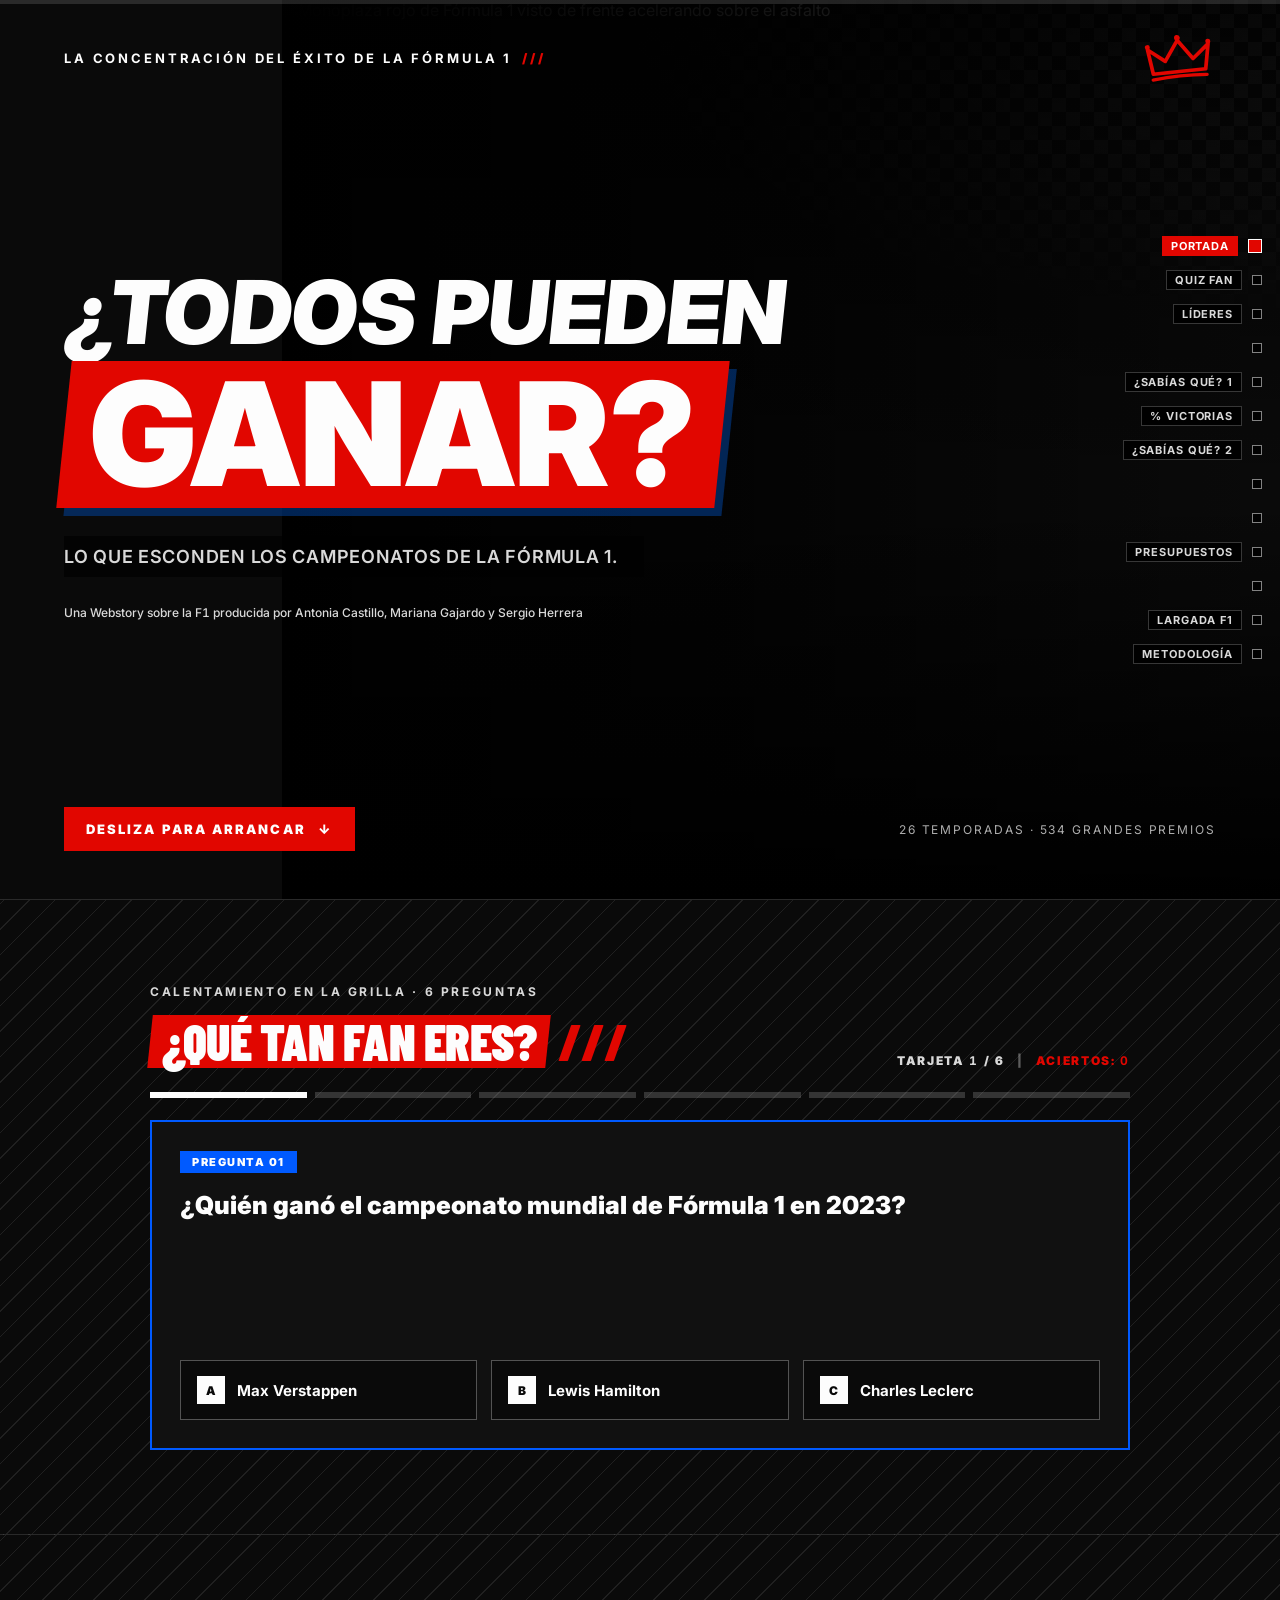
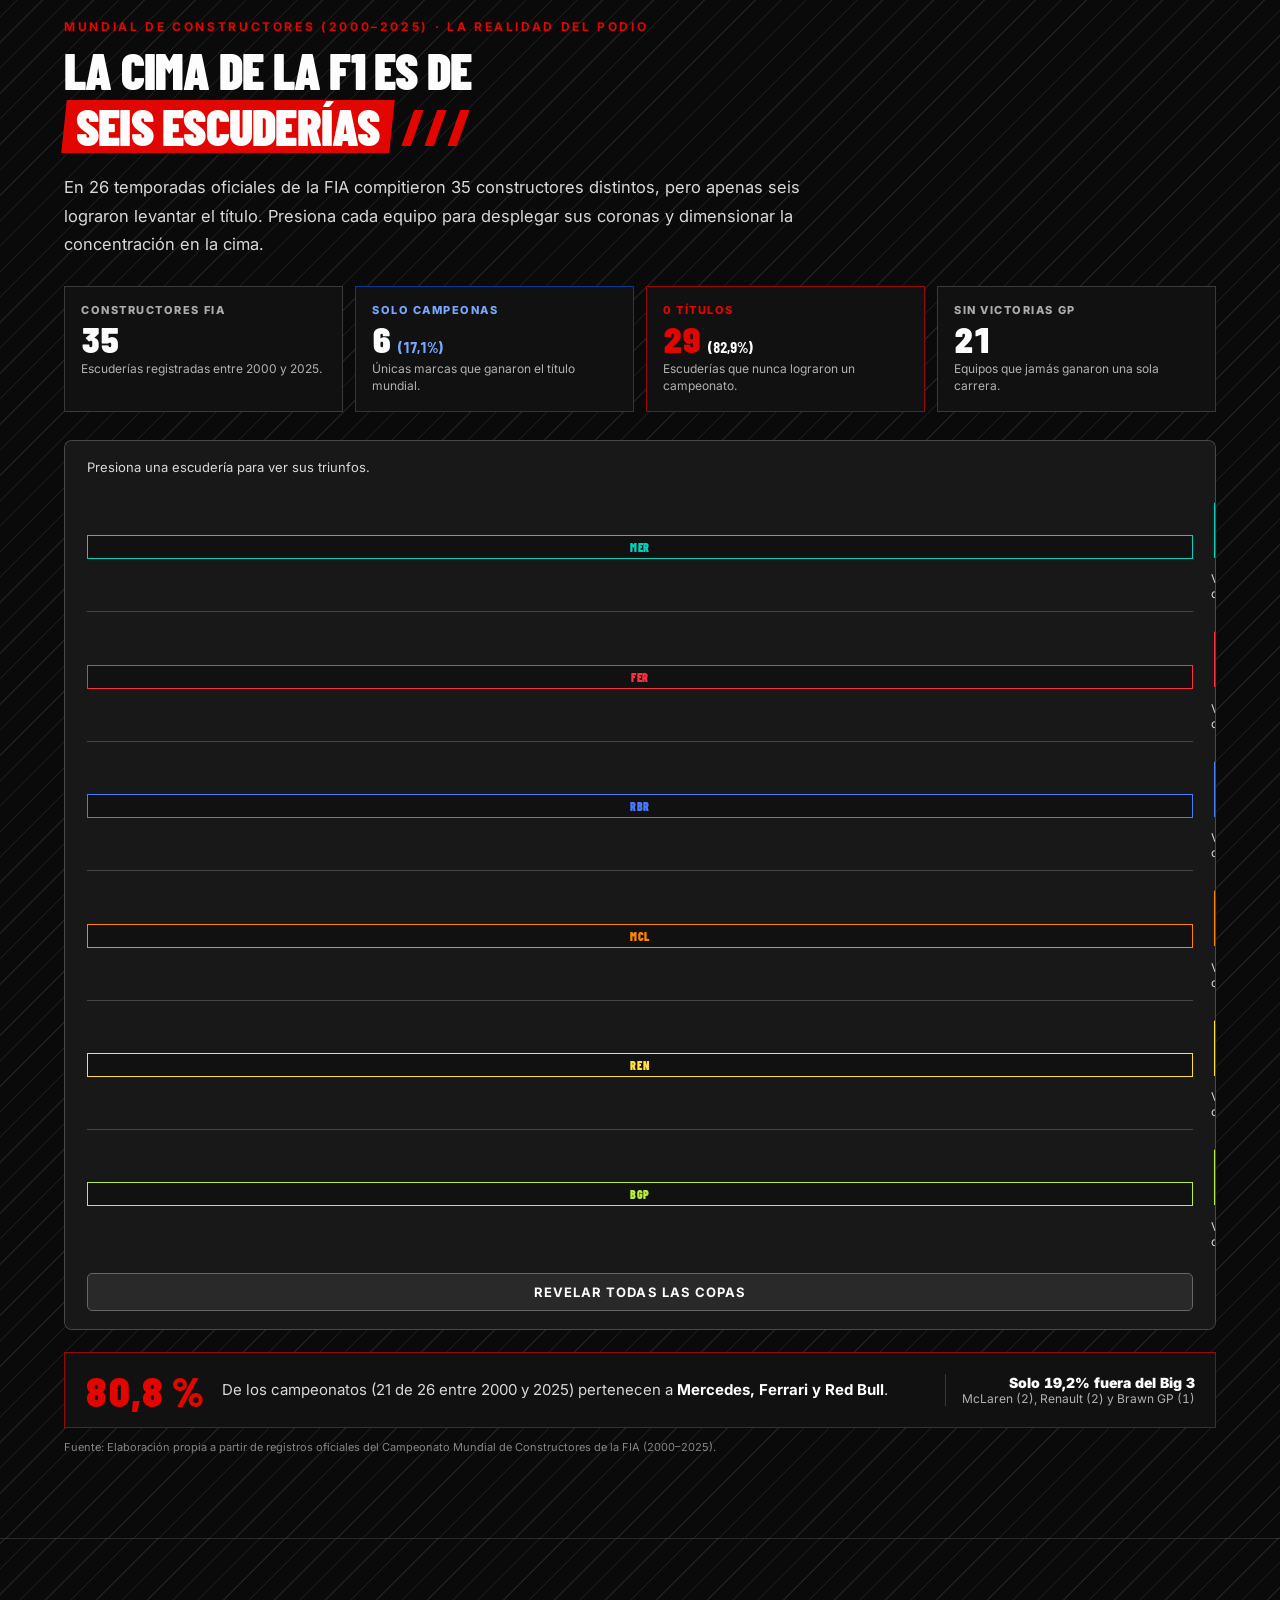
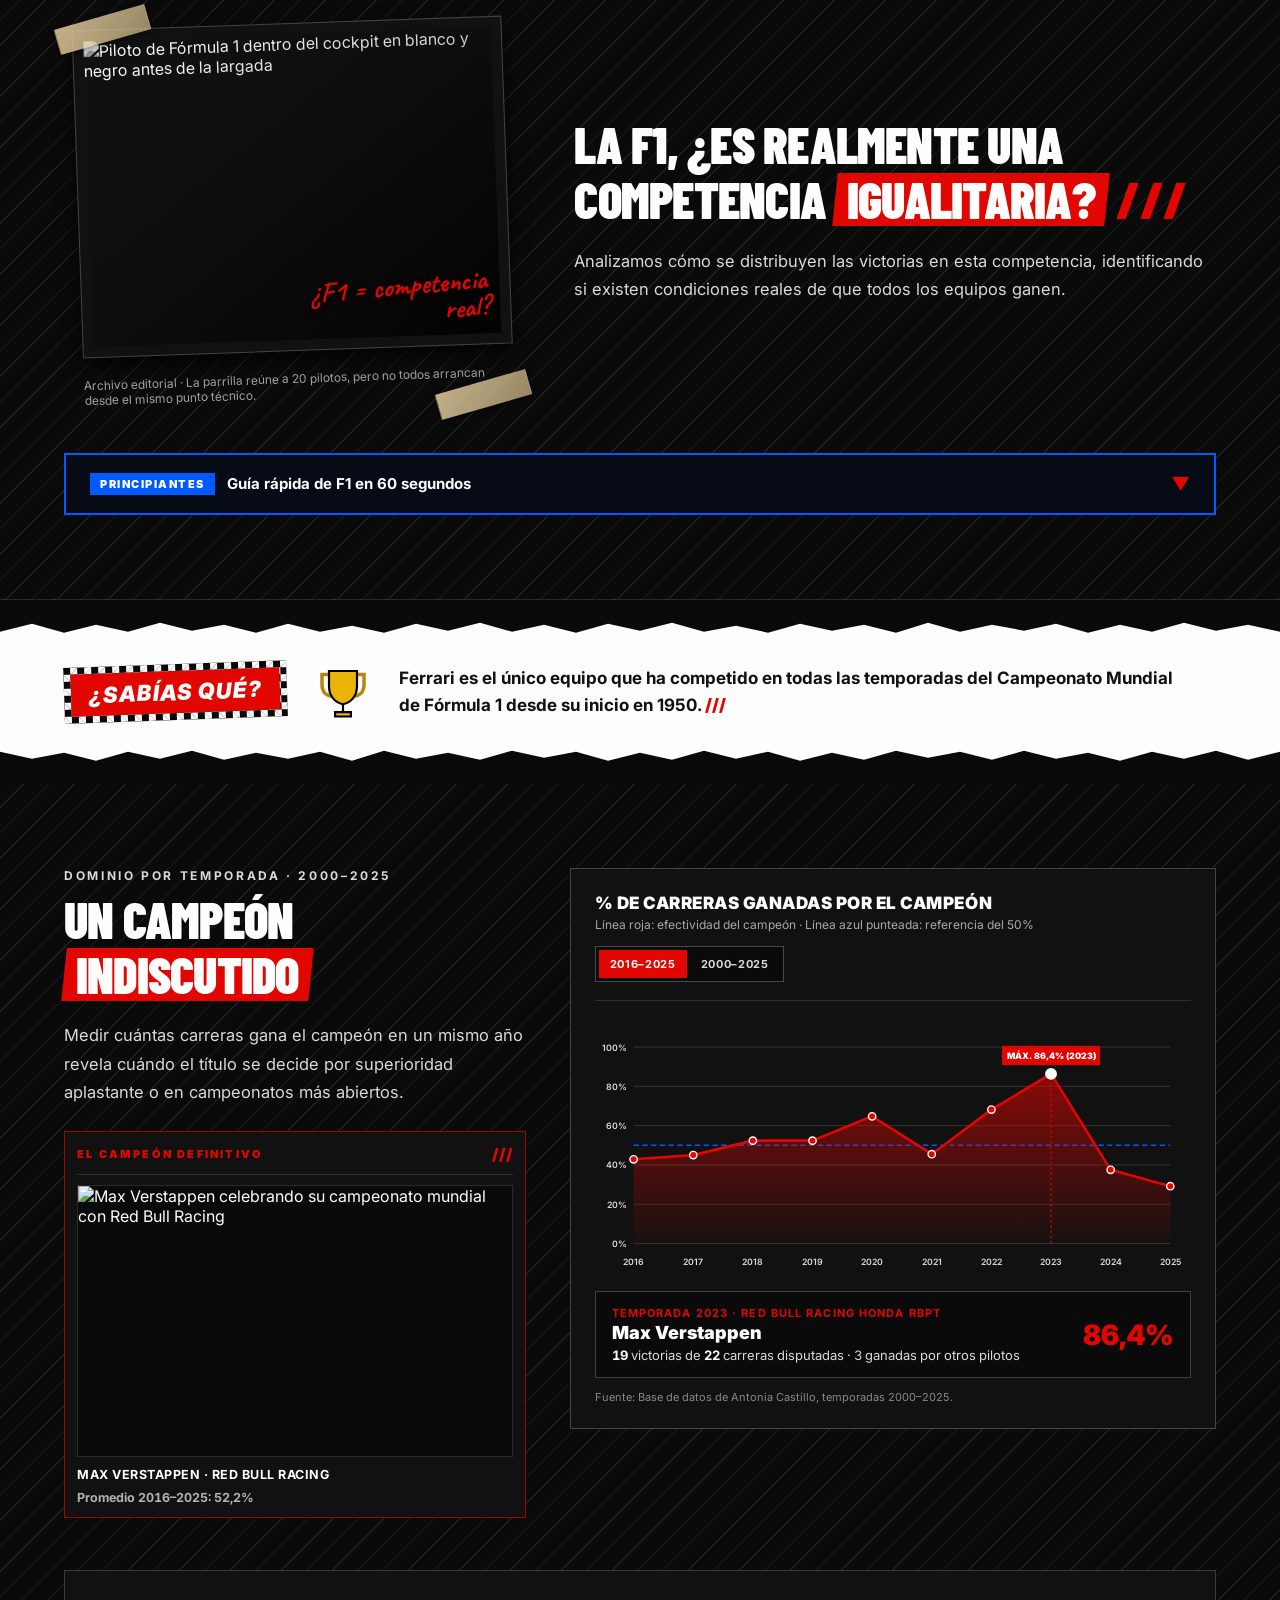
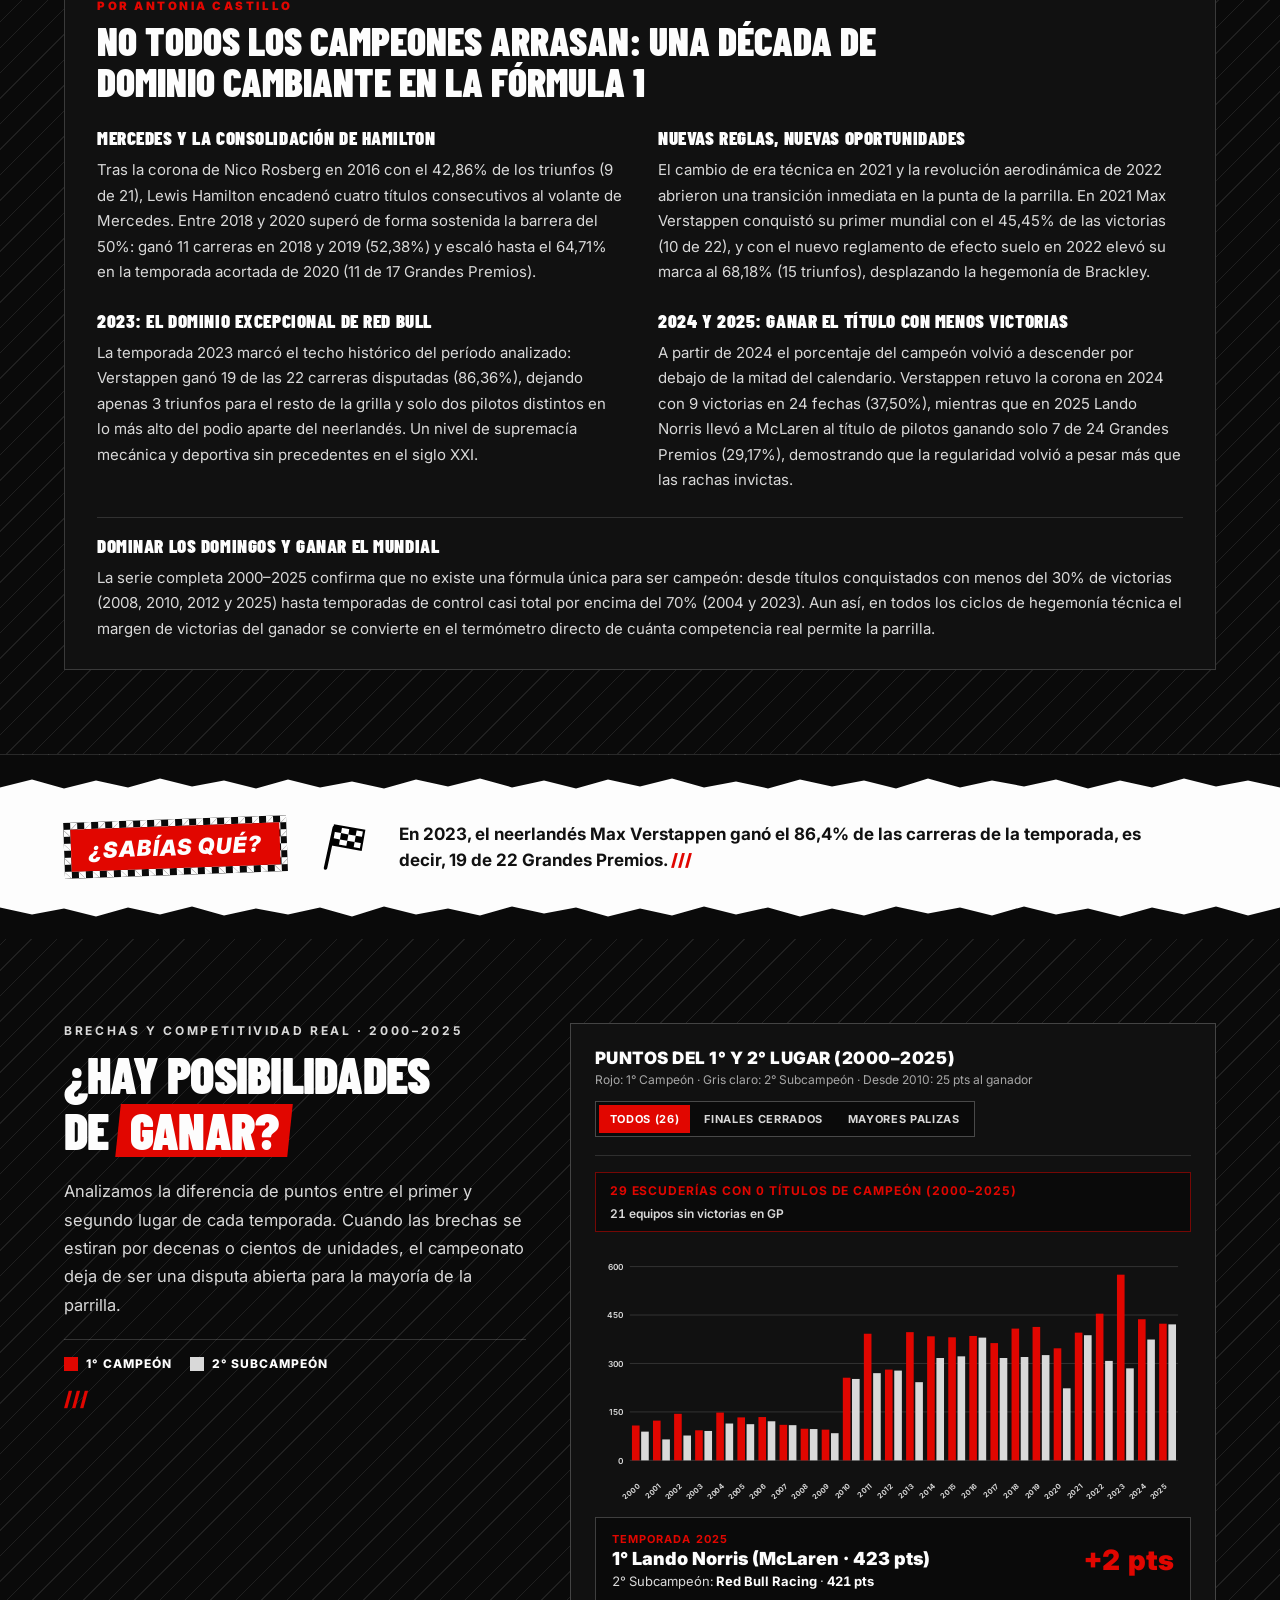
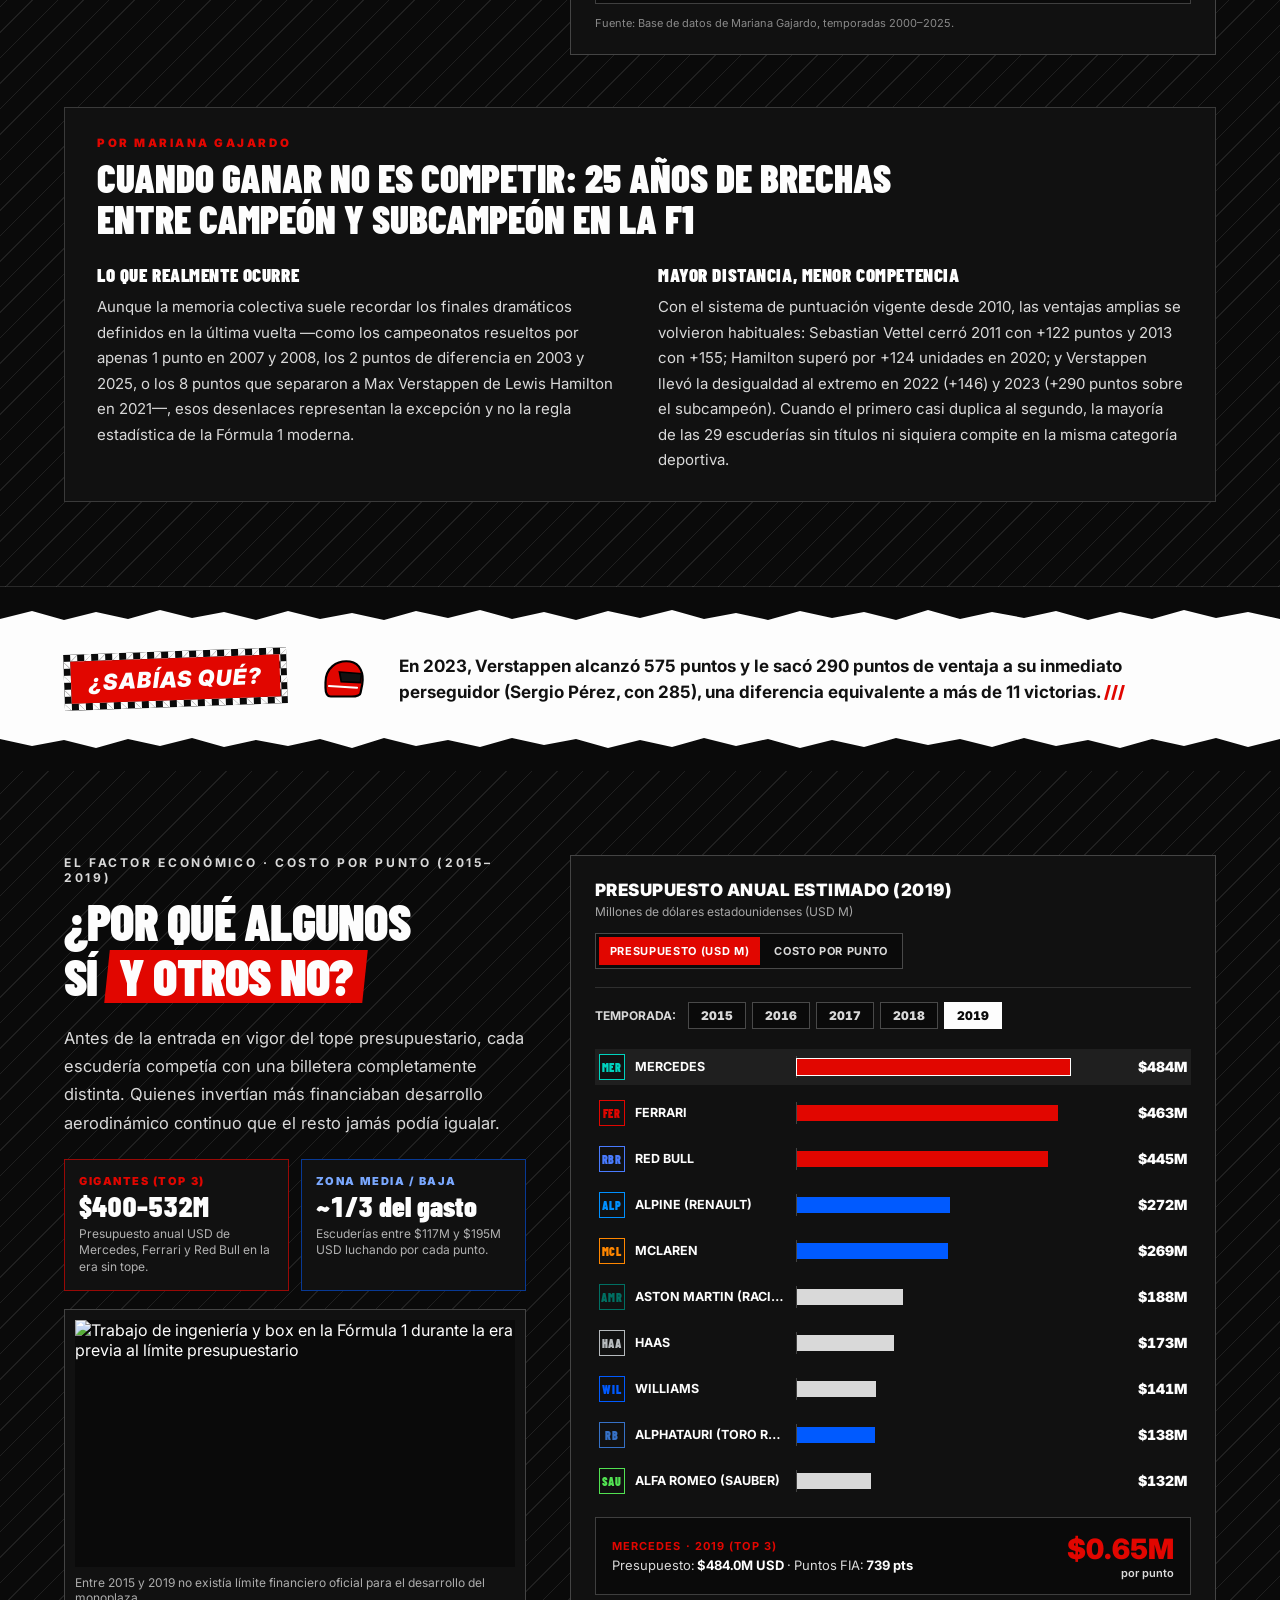
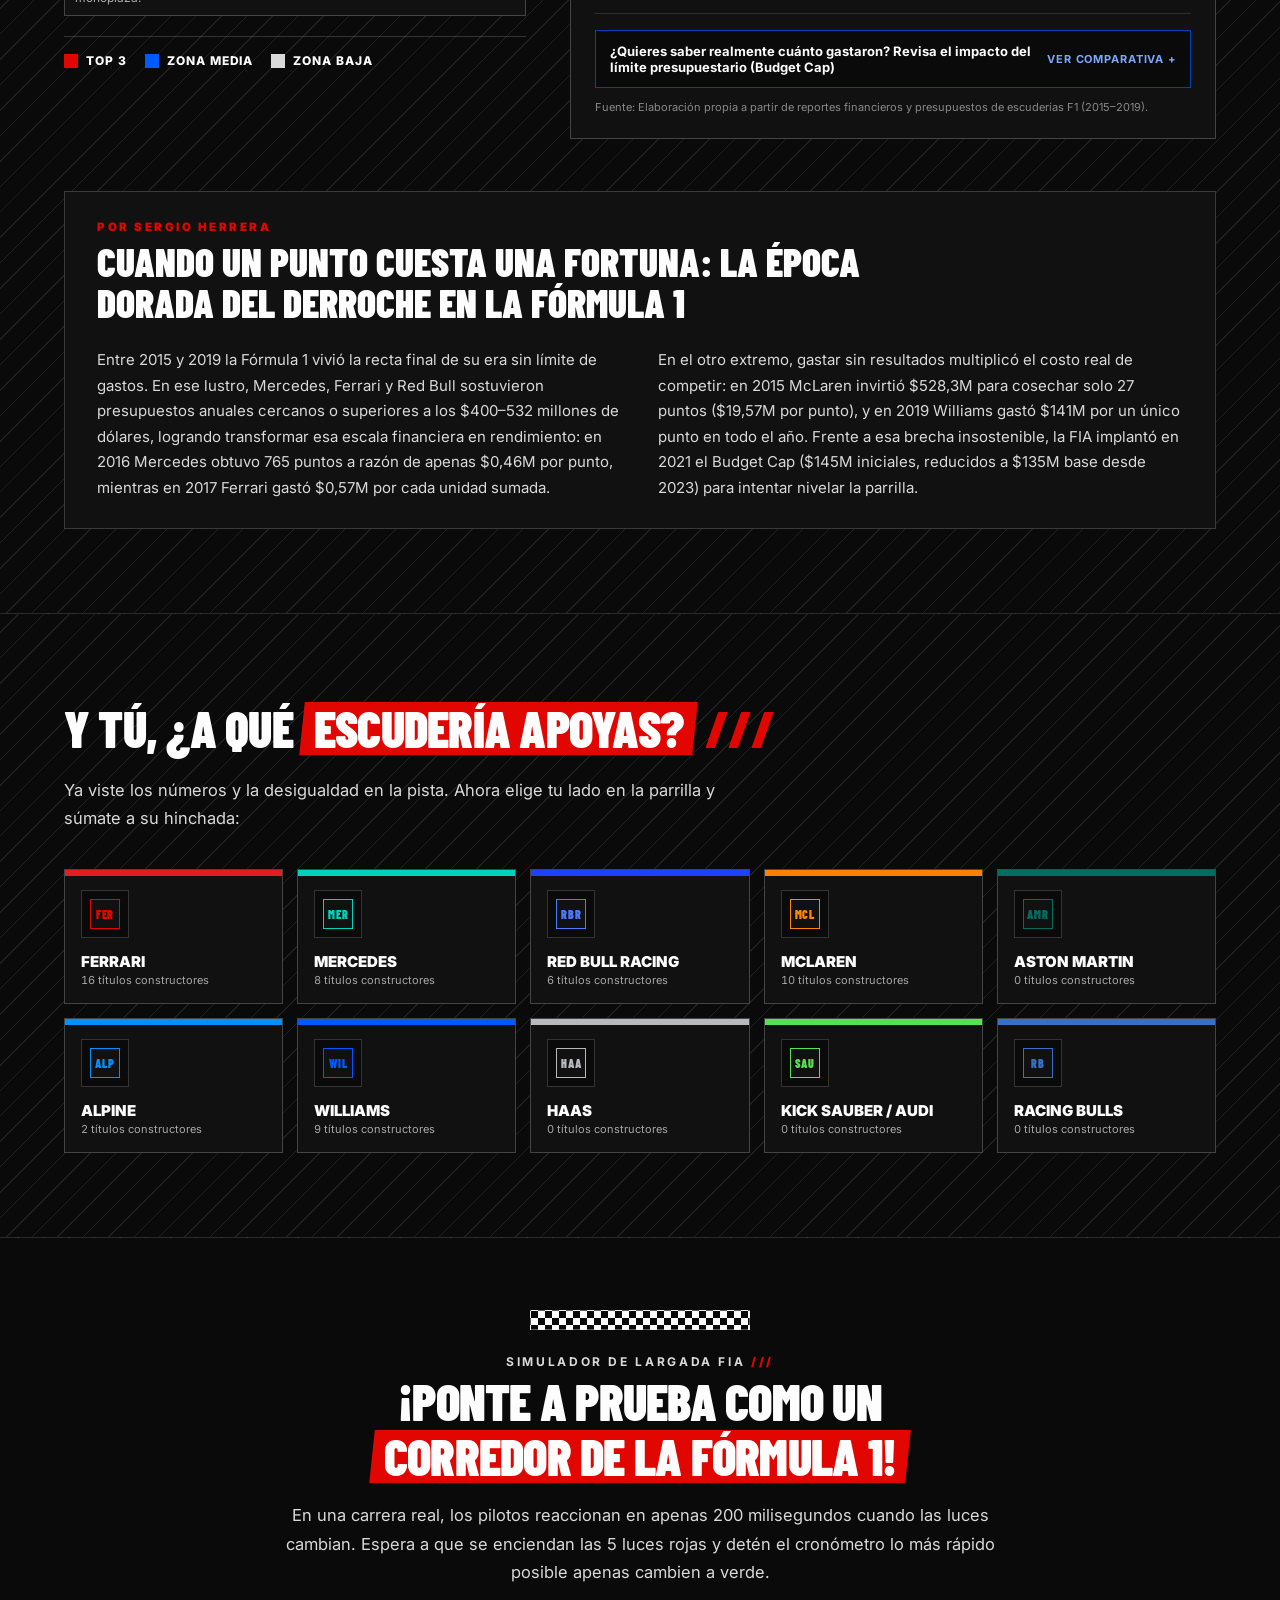
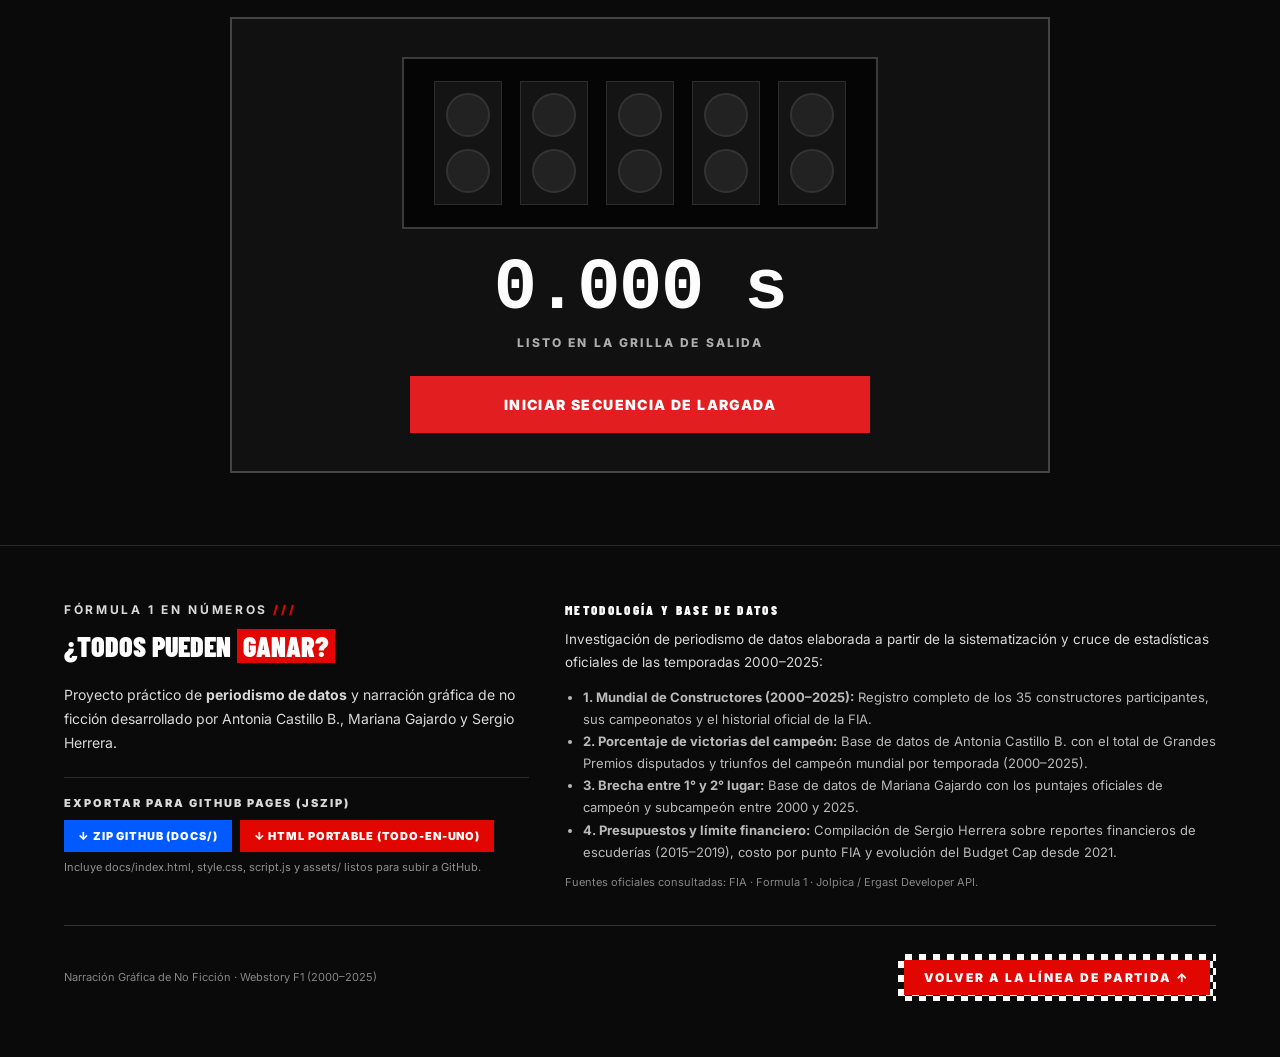
==== commit c6838875: "Add files via upload" ====
--- a/docs/index.html
+++ b/docs/index.html
@@ -5,9 +5,16 @@
   <meta name="viewport" content="width=device-width, initial-scale=1.0" />
   <title>¿Todos Pueden Ganar? — Fórmula 1 en Números</title>
   <meta name="description" content="Lo que esconden los campeonatos de la Fórmula 1. Webstory interactiva de periodismo de datos sobre la concentración del éxito y los presupuestos en la F1 (2000–2025)." />
-  <link rel="stylesheet" href="styles.css" />
-  <script src="app.js" defer></script>
-</head>
+  <link rel="preconnect" href="https://fonts.googleapis.com" />
+  <link rel="preconnect" href="https://fonts.gstatic.com" crossorigin />
+  <link href="https://fonts.googleapis.com/css2?family=Barlow+Condensed:ital,wght@0,700;0,800;0,900;1,900&family=Caveat:wght@700&family=Inter:wght@400;500;600;700;800;900&display=swap" rel="stylesheet" />
+  <link rel="stylesheet" href="./style.css" />
+  <script src="https://cdn.jsdelivr.net/npm/vega@5" defer></script>
+  <script src="https://cdn.jsdelivr.net/npm/vega-lite@5.20.1" defer></script>
+  <script src="https://cdn.jsdelivr.net/npm/vega-embed@6" defer></script>
+  <script src="https://cdn.jsdelivr.net/npm/jszip@3.10.1/dist/jszip.min.js" defer></script>
+  <script src="./script.js" defer></script>
+<script src="/_aistudio-iframe.js?v=29045eb3"></script></head>
 <body>
   <!-- Animación de Apertura (3.4s GPU translate3d) -->
   <div id="intro-overlay" class="intro-overlay" aria-hidden="false">
@@ -30,7 +37,7 @@
     <button type="button" id="intro-skip" class="intro-skip">Saltar intro</button>
   </div>
 
-  <!-- Barra de progreso superior (4px #E21E20) -->
+  <!-- Barra de progreso superior (4px #E10600) -->
   <div class="scroll-progress-track" aria-hidden="true">
     <div id="scroll-progress-bar" class="scroll-progress-bar"></div>
   </div>
@@ -44,21 +51,26 @@
       <div class="hero-checkered bg-checkered-9" aria-hidden="true"></div>
       <div class="hero-bg-wrap" aria-hidden="true">
         <div class="hero-bg-inner">
-          <img src="assets/hero_f1_front.jpg" alt="Monoplaza rojo de Fórmula 1 visto de frente acelerando en pista" />
+          <img
+            src="./assets/img/hero_f1_front.jpg"
+            alt="Monoplaza rojo de Fórmula 1 visto de frente acelerando sobre el asfalto"
+            referrerpolicy="no-referrer"
+            onerror="window.__f1ImgFallback && window.__f1ImgFallback(this, 'ARCHIVO EDITORIAL PORTADA', 'hero_f1_front.jpg')"
+          />
         </div>
       </div>
 
       <div class="container hero-topbar">
         <div class="hero-brand">
-          <span>Fórmula 1 en Números</span>
+          <span>La concentración del éxito de la Fórmula 1</span>
           <span class="slashes" aria-hidden="true">///</span>
         </div>
         <svg viewBox="0 0 90 64" class="hero-crown" aria-hidden="true">
-          <path d="M12 48 L8 18 L28 34 L45 10 L62 34 L82 18 L76 48 Z" fill="none" stroke="#E21E20" stroke-width="4.5" stroke-linecap="round" stroke-linejoin="round" />
-          <path d="M11 55 Q45 52 77 55" fill="none" stroke="#E21E20" stroke-width="4" stroke-linecap="round" />
-          <circle cx="8" cy="15" r="3" fill="#E21E20" />
-          <circle cx="45" cy="7" r="3.5" fill="#E21E20" />
-          <circle cx="82" cy="15" r="3" fill="#E21E20" />
+          <path d="M12 48 L8 18 L28 34 L45 10 L62 34 L82 18 L76 48 Z" fill="none" stroke="#E10600" stroke-width="4.5" stroke-linecap="round" stroke-linejoin="round" />
+          <path d="M11 55 Q45 52 77 55" fill="none" stroke="#E10600" stroke-width="4" stroke-linecap="round" />
+          <circle cx="8" cy="15" r="3" fill="#E10600" />
+          <circle cx="45" cy="7" r="3.5" fill="#E10600" />
+          <circle cx="82" cy="15" r="3" fill="#E10600" />
         </svg>
       </div>
 
@@ -67,13 +79,9 @@
           <span class="hero-title-line1">¿Todos pueden</span>
           <span class="hero-title-ganar"><span>GANAR?</span></span>
         </h1>
-        <p class="hero-subtitle">Lo que esconden los campeonatos de la Fórmula 1</p>
+        <p class="hero-subtitle">Lo que esconden los campeonatos de la Fórmula 1.</p>
         <div class="hero-meta tabular-nums">
-          <span>Periodismo de datos</span>
-          <span aria-hidden="true">·</span>
-          <span>Temporadas 2000–2025</span>
-          <span aria-hidden="true">·</span>
-          <span>4 bases oficiales analizadas</span>
+          <span>Una Webstory sobre la F1 producida por Antonia Castillo, Mariana Gajardo y Sergio Herrera</span>
         </div>
       </div>
 
@@ -100,7 +108,7 @@
           <div id="quiz-status" class="quiz-status tabular-nums">
             <span>Tarjeta <strong id="quiz-step-num">1</strong> / 6</span>
             <span style="opacity:0.4;">|</span>
-            <span style="color:#E21E20;">Aciertos: <strong id="quiz-score-num">0</strong></span>
+            <span style="color:#E10600;">Aciertos: <strong id="quiz-score-num">0</strong></span>
           </div>
         </div>
 
@@ -109,7 +117,68 @@
       </div>
     </section>
 
-    <!-- PARTE 2: INTRODUCCIÓN + GUÍA RÁPIDA DESPLEGABLE -->
+    <!-- SECCIÓN 1: LOS LÍDERES DEL CAMPEONATO Y LA REALIDAD DEL PODIO (2000–2025) -->
+    <section id="constructores" class="section-block bg-telemetry-stripes reveal-on-scroll">
+      <div class="container">
+        <div style="max-width:760px;margin-bottom:28px;">
+          <p class="eyebrow" style="color:#E10600;">Mundial de Constructores (2000–2025) · La realidad del podio</p>
+          <h2 class="section-title">
+            La cima de la F1 es de
+            <span class="headline-red-block"><span>seis escuderías</span></span>
+            <span class="slashes" aria-hidden="true">///</span>
+          </h2>
+          <p class="section-copy">
+            En 26 temporadas oficiales de la FIA compitieron 35 constructores distintos, pero apenas
+            seis lograron levantar el título. Presiona cada equipo para desplegar sus coronas y
+            dimensionar la concentración en la cima.
+          </p>
+        </div>
+
+        <!-- Resumen de Participación vs. Victoria (2000–2025) -->
+        <div class="participation-strip">
+          <div class="part-kpi">
+            <span class="part-kicker">Constructores FIA</span>
+            <strong class="part-num tabular-nums">35</strong>
+            <span class="part-desc">Escuderías registradas entre 2000 y 2025.</span>
+          </div>
+          <div class="part-kpi is-blue">
+            <span class="part-kicker" style="color:#7AA8FF;">Solo Campeonas</span>
+            <strong class="part-num tabular-nums">6 <small>(17,1%)</small></strong>
+            <span class="part-desc">Únicas marcas que ganaron el título mundial.</span>
+          </div>
+          <div class="part-kpi is-red">
+            <span class="part-kicker" style="color:#E10600;">0 Títulos</span>
+            <strong class="part-num tabular-nums" style="color:#E10600;">29 <small style="color:#FDFDFD;">(82,9%)</small></strong>
+            <span class="part-desc">Escuderías que nunca lograron un campeonato.</span>
+          </div>
+          <div class="part-kpi">
+            <span class="part-kicker">Sin victorias GP</span>
+            <strong class="part-num tabular-nums">21</strong>
+            <span class="part-desc">Equipos que jamás ganaron una sola carrera.</span>
+          </div>
+        </div>
+
+        <div class="trophies-panel">
+          <p class="trophies-help">Presiona una escudería para ver sus triunfos.</p>
+          <div id="teams-trophies" class="trophies-list"></div>
+          <button type="button" class="trophies-all-btn" id="btn-toggle-all-cups">Revelar todas las copas</button>
+        </div>
+
+        <div class="trophies-insight">
+          <div class="trophies-insight-left">
+            <strong class="tabular-nums">80,8 %</strong>
+            <span>De los campeonatos (21 de 26 entre 2000 y 2025) pertenecen a <b>Mercedes, Ferrari y Red Bull</b>.</span>
+          </div>
+          <div class="trophies-insight-right tabular-nums">
+            <strong>Solo 19,2% fuera del Big 3</strong>
+            <span>McLaren (2), Renault (2) y Brawn GP (1)</span>
+          </div>
+        </div>
+        <p class="source-note">Fuente: Elaboración propia a partir de registros oficiales del Campeonato Mundial de Constructores de la FIA (2000–2025).</p>
+      </div>
+    </section>
+
+    <!-- GUÍA RÁPIDA PARA NUEVOS FANS (UBICADA TRAS SECCIÓN 1 Y ANTES DE SECCIÓN 2) -->
     <section id="guia-f1" class="section-block bg-telemetry-stripes reveal-on-scroll">
       <div class="container">
         <div class="two-col-collage">
@@ -118,14 +187,19 @@
               <div class="masking-tape tape-tl" aria-hidden="true"></div>
               <div class="masking-tape tape-br" aria-hidden="true"></div>
               <div class="photo-card">
-                <img src="assets/intro_cockpit_bw.jpg" alt="Piloto de Fórmula 1 dentro del cockpit en blanco y negro" />
+                <img
+                  src="./assets/img/intro_cockpit_bw.jpg"
+                  alt="Piloto de Fórmula 1 dentro del cockpit en blanco y negro antes de la largada"
+                  referrerpolicy="no-referrer"
+                  onerror="window.__f1ImgFallback && window.__f1ImgFallback(this, 'COCKPIT FÓRMULA 1', 'intro_cockpit_bw.jpg')"
+                />
                 <div class="photo-vignette" aria-hidden="true"></div>
                 <div class="hand-note-overlay" aria-hidden="true">
                   <p class="font-handwritten">¿F1 = competencia<br />real?</p>
                 </div>
               </div>
               <figcaption class="photo-caption">
-                Archivo editorial · 20 pilotos comparten pista, pero no parten con la misma máquina.
+                Archivo editorial · La parrilla reúne a 20 pilotos, pero no todos arrancan desde el mismo punto técnico.
               </figcaption>
             </figure>
           </div>
@@ -181,37 +255,7 @@
       </div>
     </section>
 
-    <!-- PARTE 3: GRÁFICO 1 — LÍDERES DEL CAMPEONATO (TROFEOS EXPANDIBLES 2000–2025) -->
-    <section id="constructores" class="section-block bg-telemetry-stripes reveal-on-scroll">
-      <div class="container">
-        <div style="max-width:740px;margin-bottom:34px;">
-          <p class="eyebrow" style="color:#E21E20;">Gráfico 01 · Mundial de Constructores (2000–2025)</p>
-          <h2 class="section-title">
-            Los líderes
-            <span class="headline-red-block"><span>del campeonato</span></span>
-            <span class="slashes" aria-hidden="true">///</span>
-          </h2>
-          <p class="section-copy">
-            En 26 temporadas, solo seis escuderías lograron coronarse campeonas del Mundial de Constructores.
-            Presiona cada equipo para revelar sus trofeos y confirmar cuánta concentración existe en la cima de la Fórmula 1.
-          </p>
-        </div>
-
-        <div class="trophies-panel">
-          <p class="trophies-help">Presiona una escudería para ver sus triunfos.</p>
-          <div id="teams-trophies" class="trophies-list"></div>
-          <button type="button" class="trophies-all-btn" id="btn-toggle-all-cups">Revelar todas las copas</button>
-        </div>
-
-        <div class="trophies-insight">
-          <strong class="tabular-nums">80,8 %</strong>
-          <span>De los campeonatos (2000–2025) se concentran en Mercedes, Ferrari y Red Bull.</span>
-        </div>
-        <p class="source-note">Fuente: elaboración propia (vis_00) · Mundial de Constructores FIA (2000–2025).</p>
-      </div>
-    </section>
-
-    <!-- PARTE 4: CÁPSULA ¿SABÍAS QUÉ? 01 -->
+    <!-- CÁPSULA ¿SABÍAS QUÉ? 01 -->
     <section id="sabias-que-1" class="trivia-section">
       <div class="ripped-paper">
         <div class="container trivia-inner">
@@ -230,48 +274,125 @@
       </div>
     </section>
 
-    <!-- PARTE 5: GRÁFICO 2 — UN CAMPEÓN INDISCUTIDO -->
+    <!-- SECCIÓN 2: UN CAMPEÓN INDISCUTIDO (% DE VICTORIAS + VEGA-LITE + CRÓNICA ANTONIA) -->
     <section id="porcentaje-victorias" class="section-block bg-telemetry-stripes reveal-on-scroll">
-      <div class="container two-col">
-        <div>
-          <p class="eyebrow">Gráfico 02 · Dominio por Temporada</p>
-          <h2 class="section-title">
-            Un campeón
-            <span class="headline-red-block"><span>indiscutido</span></span>
-          </h2>
-          <p class="section-copy">
-            En la última década, el piloto campeón ha llegado a concentrar hasta más del 86% de las
-            victorias de una misma temporada, demostrando el nivel de dominio absoluto que puede
-            alcanzar una escudería en la F1.
-          </p>
-          <div class="kpi-strip">
-            <span class="kpi-big tabular-nums">86,4 %</span>
-            <span class="kpi-desc">Récord de la década (2023): Max Verstappen ganó 19 de 22 carreras.</span>
-          </div>
-          <p class="slashes" style="font-size:20px;margin-top:14px;" aria-hidden="true">///</p>
-        </div>
-
-        <div class="chart-panel">
-          <div class="chart-header">
+      <div class="container">
+        <div class="two-col">
+          <div>
+            <p class="eyebrow">Dominio por Temporada · 2000–2025</p>
+            <h2 class="section-title">
+              Un campeón
+              <span class="headline-red-block"><span>indiscutido</span></span>
+            </h2>
+            <p class="section-copy">
+              Medir cuántas carreras gana el campeón en un mismo año revela cuándo el título se
+              decide por superioridad aplastante o en campeonatos más abiertos.
+            </p>
+
+            <!-- Recurso visual editorial: EL CAMPEÓN DEFINITIVO -->
+            <figure class="champion-card">
+              <div class="champion-card-head">
+                <span class="champion-card-eyebrow">EL CAMPEÓN DEFINITIVO</span>
+                <span class="slashes" aria-hidden="true">///</span>
+              </div>
+              <div class="champion-card-media">
+                <img
+                  src="./assets/img/max-verstappen-campeon.jpg"
+                  alt="Max Verstappen celebrando su campeonato mundial con Red Bull Racing"
+                  referrerpolicy="no-referrer"
+                  onerror="window.__f1ImgFallback && window.__f1ImgFallback(this, 'EL CAMPEÓN DEFINITIVO · RED BULL RACING', 'max-verstappen-campeon.jpg')"
+                />
+              </div>
+              <figcaption class="champion-card-foot">
+                <strong>Max Verstappen · Red Bull Racing</strong>
+                <span class="tabular-nums">Promedio 2016–2025: 52,2%</span>
+              </figcaption>
+            </figure>
+          </div>
+
+          <div class="chart-panel">
+            <div class="chart-header">
+              <div>
+                <h3 class="chart-title">% de Carreras Ganadas por el Campeón</h3>
+                <p class="chart-sub">Línea roja: efectividad del campeón · Línea azul punteada: referencia del 50%</p>
+              </div>
+              <div class="seg-group" role="group" aria-label="Rango de temporadas">
+                <button type="button" class="seg-btn is-active" data-c2-range="decade">2016–2025</button>
+                <button type="button" class="seg-btn" data-c2-range="all">2000–2025</button>
+              </div>
+            </div>
+
+            <div id="c2-vega-host" class="vega-host"></div>
+            <div id="c2-svg-wrap" class="svg-chart-wrap" style="display:none;"></div>
+
+            <div id="c2-readout" class="readout-box" aria-live="polite"></div>
+            <p class="source-note">Fuente: Base de datos de Antonia Castillo, temporadas 2000–2025.</p>
+          </div>
+        </div>
+
+        <!-- Crónica de Antonia Castillo B. -->
+        <article class="editorial-chronicle">
+          <p class="chronicle-byline">Por Antonia Castillo</p>
+          <h3 class="chronicle-title">
+            No todos los campeones arrasan: una década de dominio cambiante en la Fórmula 1
+          </h3>
+          <div class="chronicle-grid">
             <div>
-              <h3 class="chart-title">% de Carreras Ganadas por el Campeón</h3>
-              <p class="chart-sub">Pico máximo destacado: MÁX. 86,4% - 2023 · Línea azul: 50%</p>
-            </div>
-            <div class="seg-group" role="group" aria-label="Rango de temporadas">
-              <button type="button" class="seg-btn is-active" data-c2-range="decade">2016–2025</button>
-              <button type="button" class="seg-btn" data-c2-range="all">2000–2025</button>
-            </div>
-          </div>
-
-          <div id="c2-svg-wrap" class="svg-chart-wrap"></div>
-
-          <div id="c2-readout" class="readout-box" aria-live="polite"></div>
-          <p class="source-note">Fuente: AntoniaCastillo_DataBase_Limpia.csv · Temporadas 2000–2025.</p>
-        </div>
-      </div>
-    </section>
-
-    <!-- PARTE 6: CÁPSULA ¿SABÍAS QUÉ? 02 -->
+              <h4>Mercedes y la consolidación de Hamilton</h4>
+              <p>
+                Tras la corona de Nico Rosberg en 2016 con el 42,86% de los triunfos (9 de 21),
+                Lewis Hamilton encadenó cuatro títulos consecutivos al volante de Mercedes. Entre
+                2018 y 2020 superó de forma sostenida la barrera del 50%: ganó 11 carreras en 2018 y
+                2019 (52,38%) y escaló hasta el 64,71% en la temporada acortada de 2020 (11 de 17
+                Grandes Premios).
+              </p>
+            </div>
+            <div>
+              <h4>Nuevas reglas, nuevas oportunidades</h4>
+              <p>
+                El cambio de era técnica en 2021 y la revolución aerodinámica de 2022 abrieron una
+                transición inmediata en la punta de la parrilla. En 2021 Max Verstappen conquistó su
+                primer mundial con el 45,45% de las victorias (10 de 22), y con el nuevo reglamento
+                de efecto suelo en 2022 elevó su marca al 68,18% (15 triunfos), desplazando la
+                hegemonía de Brackley.
+              </p>
+            </div>
+            <div>
+              <h4>2023: el dominio excepcional de Red Bull</h4>
+              <p>
+                La temporada 2023 marcó el techo histórico del período analizado: Verstappen ganó 19
+                de las 22 carreras disputadas (86,36%), dejando apenas 3 triunfos para el resto de
+                la grilla y solo dos pilotos distintos en lo más alto del podio aparte del
+                neerlandés. Un nivel de supremacía mecánica y deportiva sin precedentes en el
+                siglo XXI.
+              </p>
+            </div>
+            <div>
+              <h4>2024 y 2025: ganar el título con menos victorias</h4>
+              <p>
+                A partir de 2024 el porcentaje del campeón volvió a descender por debajo de la mitad
+                del calendario. Verstappen retuvo la corona en 2024 con 9 victorias en 24 fechas
+                (37,50%), mientras que en 2025 Lando Norris llevó a McLaren al título de pilotos
+                ganando solo 7 de 24 Grandes Premios (29,17%), demostrando que la regularidad
+                volvió a pesar más que las rachas invictas.
+              </p>
+            </div>
+            <div class="chronicle-full">
+              <h4>Dominar los domingos y ganar el Mundial</h4>
+              <p>
+                La serie completa 2000–2025 confirma que no existe una fórmula única para ser
+                campeón: desde títulos conquistados con menos del 30% de victorias (2008, 2010, 2012
+                y 2025) hasta temporadas de control casi total por encima del 70% (2004 y 2023). Aun
+                así, en todos los ciclos de hegemonía técnica el margen de victorias del ganador se
+                convierte en el termómetro directo de cuánta competencia real permite la parrilla.
+              </p>
+            </div>
+          </div>
+        </article>
+      </div>
+    </section>
+
+    <!-- CÁPSULA ¿SABÍAS QUÉ? 02 -->
     <section id="sabias-que-2" class="trivia-section">
       <div class="ripped-paper">
         <div class="container trivia-inner">
@@ -298,50 +419,93 @@
       </div>
     </section>
 
-    <!-- PARTE 7: GRÁFICO 3 — ¿HAY POSIBILIDADES DE GANAR? (1° VS 2° LUGAR) -->
+    <!-- SECCIÓN 3: BRECHAS Y COMPETITIVIDAD REAL (1° VS 2° LUGAR + CRÓNICA MARIANA) -->
     <section id="primero-vs-segundo" class="section-block bg-telemetry-stripes reveal-on-scroll">
-      <div class="container two-col">
-        <div>
-          <p class="eyebrow">Gráfico 03 · Margen del Título</p>
-          <h2 class="section-title">
-            ¿Hay posibilidades de
-            <span class="headline-red-block"><span>ganar?</span></span>
-          </h2>
-          <p class="section-copy">
-            Analizamos la diferencia de puntajes entre el ganador y el segundo lugar por año, la
-            cual suele ser muy grande. Esto refuerza que ganar no es una posibilidad para todos.
-          </p>
-          <p class="slashes" style="font-size:20px;margin-top:20px;" aria-hidden="true">///</p>
-        </div>
-
-        <div class="chart-panel">
-          <div class="chart-header">
+      <div class="container">
+        <div class="two-col">
+          <div>
+            <p class="eyebrow">Brechas y Competitividad Real · 2000–2025</p>
+            <h2 class="section-title">
+              ¿Hay posibilidades de
+              <span class="headline-red-block"><span>ganar?</span></span>
+            </h2>
+            <p class="section-copy">
+              Analizamos la diferencia de puntos entre el primer y segundo lugar de cada temporada.
+              Cuando las brechas se estiran por decenas o cientos de unidades, el campeonato deja de
+              ser una disputa abierta para la mayoría de la parrilla.
+            </p>
+            <div class="legend-row">
+              <span><i class="legend-swatch is-red"></i> 1° Campeón</span>
+              <span><i class="legend-swatch is-gray"></i> 2° Subcampeón</span>
+            </div>
+            <p class="slashes" style="font-size:20px;margin-top:16px;" aria-hidden="true">///</p>
+          </div>
+
+          <div class="chart-panel">
+            <div class="chart-header">
+              <div>
+                <h3 class="chart-title">Puntos del 1° y 2° Lugar (2000–2025)</h3>
+                <p class="chart-sub">Rojo: 1° Campeón · Gris claro: 2° Subcampeón · Desde 2010: 25 pts al ganador</p>
+              </div>
+              <div class="seg-group" role="group" aria-label="Filtrar temporadas">
+                <button type="button" class="seg-btn is-active" data-c3-filter="all">Todos (26)</button>
+                <button type="button" class="seg-btn" data-c3-filter="close">Finales cerrados</button>
+                <button type="button" class="seg-btn" data-c3-filter="blowout">Mayores palizas</button>
+              </div>
+            </div>
+
+            <div class="winless-banner tabular-nums">
+              <strong>29 escuderías con 0 títulos de campeón (2000–2025)</strong>
+              <span>21 equipos sin victorias en GP</span>
+            </div>
+
+            <div id="c3-svg-wrap" class="svg-chart-wrap"></div>
+
+            <div id="c3-readout" class="readout-box" aria-live="polite"></div>
+            <p class="source-note">Fuente: Base de datos de Mariana Gajardo, temporadas 2000–2025.</p>
+          </div>
+        </div>
+
+        <!-- Crónica de Mariana Gajardo -->
+        <article class="editorial-chronicle">
+          <p class="chronicle-byline">Por Mariana Gajardo</p>
+          <h3 class="chronicle-title">
+            Cuando ganar no es competir: 25 años de brechas entre campeón y subcampeón en la F1
+          </h3>
+          <div class="chronicle-grid">
             <div>
-              <h3 class="chart-title">Puntos del 1° y 2° Lugar (2000–2025)</h3>
-              <p class="chart-sub">Rojo: 1° Campeón · Gris claro: 2° Subcampeón</p>
-            </div>
-            <div class="seg-group" role="group" aria-label="Filtrar temporadas">
-              <button type="button" class="seg-btn is-active" data-c3-filter="all">Todos (26)</button>
-              <button type="button" class="seg-btn" data-c3-filter="close">Finales cerrados</button>
-              <button type="button" class="seg-btn" data-c3-filter="blowout">Mayores palizas</button>
-            </div>
-          </div>
-
-          <div id="c3-svg-wrap" class="svg-chart-wrap"></div>
-
-          <div id="c3-readout" class="readout-box" aria-live="polite"></div>
-          <p class="source-note">Fuente: DataBase_limpia_MarianaGajardo.csv · Temporadas 2000–2025.</p>
-        </div>
-      </div>
-    </section>
-
-    <!-- PARTE 8: CÁPSULA ¿SABÍAS QUÉ? 03 -->
+              <h4>Lo que realmente ocurre</h4>
+              <p>
+                Aunque la memoria colectiva suele recordar los finales dramáticos definidos en la
+                última vuelta —como los campeonatos resueltos por apenas 1 punto en 2007 y 2008, los
+                2 puntos de diferencia en 2003 y 2025, o los 8 puntos que separaron a Max Verstappen
+                de Lewis Hamilton en 2021—, esos desenlaces representan la excepción y no la regla
+                estadística de la Fórmula 1 moderna.
+              </p>
+            </div>
+            <div>
+              <h4>Mayor distancia, menor competencia</h4>
+              <p>
+                Con el sistema de puntuación vigente desde 2010, las ventajas amplias se volvieron
+                habituales: Sebastian Vettel cerró 2011 con +122 puntos y 2013 con +155; Hamilton
+                superó por +124 unidades en 2020; y Verstappen llevó la desigualdad al extremo en
+                2022 (+146) y 2023 (+290 puntos sobre el subcampeón). Cuando el primero casi duplica
+                al segundo, la mayoría de las 29 escuderías sin títulos ni siquiera compite en la
+                misma categoría deportiva.
+              </p>
+            </div>
+          </div>
+        </article>
+      </div>
+    </section>
+
+    <!-- CÁPSULA ¿SABÍAS QUÉ? 03 -->
     <section id="sabias-que-3" class="trivia-section">
       <div class="ripped-paper">
         <div class="container trivia-inner">
           <div class="trivia-badge-wrap bg-checkered-bold"><div class="trivia-badge">¿SABÍAS QUÉ?</div></div>
           <svg viewBox="0 0 64 64" class="trivia-icon" aria-hidden="true">
-            <path d="M12 36 C12 20, 24 10, 40 12 C52 14, 56 26, 54 38 L52 48 C52 50, 48 52, 42 52 L18 52 C14 52, 12 48, 12 42 Z" fill="#E21E20" stroke="#000" stroke-width="2.5"/>
+            <path d="M12 36 C12 20, 24 10, 40 12 C52 14, 56 26, 54 38 L52 48 C52 50, 48 52, 42 52 L18 52 C14 52, 12 48, 12 42 Z" fill="#E10600" stroke="#000" stroke-width="2.5"/>
             <path d="M28 24 L53 26 L52 36 L30 35 Z" fill="#111" stroke="#000" stroke-width="2"/>
             <path d="M16 40 L48 42" stroke="#FDFDFD" stroke-width="2.5" stroke-linecap="round"/>
           </svg>
@@ -355,85 +519,118 @@
       </div>
     </section>
 
-    <!-- PARTE 9: GRÁFICO 4 — ¿POR QUÉ ALGUNOS SÍ Y OTROS NO? -->
+    <!-- SECCIÓN 4: EL FACTOR ECONÓMICO Y COSTO POR PUNTO (PRESUPUESTOS + BUDGET CAP + CRÓNICA SERGIO) -->
     <section id="presupuestos" class="section-block bg-telemetry-stripes reveal-on-scroll">
-      <div class="container two-col">
-        <div>
-          <p class="eyebrow">Gráfico 04 · Desigualdad Financiera</p>
-          <h2 class="section-title">
-            ¿Por qué algunos sí
-            <span class="headline-red-block"><span>y otros no?</span></span>
-          </h2>
-          <p class="section-copy">
-            Cada marca cuenta con un presupuesto anual distinto, lo que sin duda marca la diferencia
-            en su rendimiento. Coincide que aquellas con mayor inversión logran más y mejores
-            recursos técnicos, lo que se traduce en victorias que no son alcanzables para el resto.
-          </p>
-          <p class="slashes" style="font-size:20px;margin-top:20px;" aria-hidden="true">///</p>
-        </div>
-
-        <div class="chart-panel">
-          <div class="chart-header">
+      <div class="container">
+        <div class="two-col">
+          <div>
+            <p class="eyebrow">El Factor Económico · Costo por Punto (2015–2019)</p>
+            <h2 class="section-title">
+              ¿Por qué algunos sí
+              <span class="headline-red-block"><span>y otros no?</span></span>
+            </h2>
+            <p class="section-copy">
+              Antes de la entrada en vigor del tope presupuestario, cada escudería competía con una
+              billetera completamente distinta. Quienes invertían más financiaban desarrollo
+              aerodinámico continuo que el resto jamás podía igualar.
+            </p>
+
+            <!-- Tarjetas comparativas de inversión -->
+            <div class="invest-grid">
+              <div class="invest-card is-red">
+                <span class="invest-kicker" style="color:#E10600;">Gigantes (Top 3)</span>
+                <strong class="invest-val tabular-nums">$400–532M</strong>
+                <span class="invest-desc">Presupuesto anual USD de Mercedes, Ferrari y Red Bull en la era sin tope.</span>
+              </div>
+              <div class="invest-card is-blue">
+                <span class="invest-kicker" style="color:#7AA8FF;">Zona Media / Baja</span>
+                <strong class="invest-val tabular-nums">~1/3 del gasto</strong>
+                <span class="invest-desc">Escuderías entre $117M y $195M USD luchando por cada punto.</span>
+              </div>
+            </div>
+
+            <!-- Imagen editorial Era de Gasto Libre -->
+            <figure class="budget-photo-card">
+              <div class="budget-photo-media">
+                <img
+                  src="./assets/img/era-gasto-libre.jpg"
+                  alt="Trabajo de ingeniería y box en la Fórmula 1 durante la era previa al límite presupuestario"
+                  referrerpolicy="no-referrer"
+                  onerror="window.__f1ImgFallback && window.__f1ImgFallback(this, 'ERA DE GASTO LIBRE (2015–2019)', 'era-gasto-libre.jpg')"
+                />
+              </div>
+              <figcaption>
+                Entre 2015 y 2019 no existía límite financiero oficial para el desarrollo del monoplaza.
+              </figcaption>
+            </figure>
+
+            <div class="legend-row">
+              <span><i class="legend-swatch is-red"></i> Top 3</span>
+              <span><i class="legend-swatch is-blue"></i> Zona Media</span>
+              <span><i class="legend-swatch is-gray"></i> Zona Baja</span>
+            </div>
+          </div>
+
+          <div class="chart-panel">
+            <div class="chart-header">
+              <div>
+                <h3 id="c4-title" class="chart-title">Presupuesto Anual Estimado (2019)</h3>
+                <p id="c4-subtitle" class="chart-sub">Millones de dólares estadounidenses (USD M)</p>
+              </div>
+              <div class="seg-group" role="group" aria-label="Alternar métrica financiera">
+                <button type="button" class="seg-btn is-active" data-c4-metric="budget">Presupuesto (USD M)</button>
+                <button type="button" class="seg-btn" data-c4-metric="costPerPoint">Costo por Punto</button>
+              </div>
+            </div>
+
+            <div id="c4-years" class="year-bar" role="group" aria-label="Selector de año 2015–2019"></div>
+            <div id="c4-bars" class="hbar-list"></div>
+            <div id="c4-readout" class="readout-box" aria-live="polite"></div>
+
+            <!-- Módulo comparativo secundario Budget Cap (2021+) -->
+            <div class="budget-cap-wrap">
+              <button type="button" id="btn-budget-cap" class="budget-cap-toggle" aria-expanded="false" aria-controls="budget-cap-drawer">
+                <span>¿Quieres saber realmente cuánto gastaron? Revisa el impacto del límite presupuestario (Budget Cap)</span>
+                <strong id="budget-cap-arrow">Ver comparativa +</strong>
+              </button>
+              <div id="budget-cap-drawer" class="budget-cap-drawer" hidden></div>
+            </div>
+
+            <p class="source-note">Fuente: Elaboración propia a partir de reportes financieros y presupuestos de escuderías F1 (2015–2019).</p>
+          </div>
+        </div>
+
+        <!-- Crónica de Sergio Herrera -->
+        <article class="editorial-chronicle">
+          <p class="chronicle-byline">Por Sergio Herrera</p>
+          <h3 class="chronicle-title">
+            Cuando un punto cuesta una fortuna: la época dorada del derroche en la Fórmula 1
+          </h3>
+          <div class="chronicle-grid">
             <div>
-              <h3 id="c4-title" class="chart-title">Presupuesto Anual Estimado (2019)</h3>
-              <p id="c4-subtitle" class="chart-sub">Millones de dólares estadounidenses (USD M)</p>
-            </div>
-            <div class="seg-group" role="group" aria-label="Alternar métrica financiera">
-              <button type="button" class="seg-btn is-active" data-c4-metric="budget">Presupuesto (USD M)</button>
-              <button type="button" class="seg-btn" data-c4-metric="costPerPoint">Costo por Punto</button>
-            </div>
-          </div>
-
-          <div id="c4-years" class="year-bar" role="group" aria-label="Selector de año 2015–2019"></div>
-          <div id="c4-bars" class="hbar-list"></div>
-          <div id="c4-readout" class="readout-box" aria-live="polite"></div>
-          <p class="source-note">Fuente: database_limpia_F1_2015_2019_checho.csv · Era previa al límite presupuestario.</p>
-        </div>
-      </div>
-    </section>
-
-    <!-- PARTE 10: CONCLUSIÓN EDITORIAL -->
-    <section id="conclusion" class="section-block reveal-on-scroll" style="overflow:hidden;">
-      <div class="hero-checkered bg-checkered-9" aria-hidden="true"></div>
-      <div class="container two-col-collage" style="position:relative;z-index:10;">
-        <div>
-          <figure class="scrapbook-frame tilt-right">
-            <div class="masking-tape tape-tl" aria-hidden="true"></div>
-            <div class="masking-tape tape-br" aria-hidden="true"></div>
-            <div class="photo-card">
-              <img src="assets/conclusion_vintage_f1_bw.jpg" alt="Fotografía histórica en blanco y negro de un monoplaza clásico de Fórmula 1" />
-              <div class="pasted-note">
-                <div class="masking-tape tape-top-center" aria-hidden="true"></div>
-                <p class="font-handwritten">F1 ≠ mismas<br />condiciones</p>
-              </div>
-            </div>
-            <figcaption class="photo-caption">
-              Archivo histórico · Las diferencias económicas y técnicas construyen jerarquías difíciles de romper.
-            </figcaption>
-          </figure>
-        </div>
-
-        <div>
-          <div style="display:flex;align-items:center;gap:12px;margin-bottom:18px;">
-            <span class="headline-red-block" style="margin:0;padding:6px 16px;font-weight:900;font-style:italic;text-transform:uppercase;">
-              <span>Conclusión</span>
-            </span>
-            <span class="slashes" style="font-size:20px;" aria-hidden="true">///</span>
-          </div>
-          <h2 class="section-title">
-            No, no todos
-            <span class="headline-red-block"><span>pueden ganar.</span></span>
-          </h2>
-          <p class="section-copy">
-            La diferencia de condiciones de cada escudería condiciona las posibilidades de liderar
-            la competencia. Aunque compitan en la misma pista, año tras año se repite un patrón: el
-            éxito en la F1 depende en gran medida de su condición económica y estructural.
-          </p>
-        </div>
-      </div>
-    </section>
-
-    <!-- PARTE 11: SELECTOR INTERACTIVO DE ESCUDERÍAS -->
+              <p>
+                Entre 2015 y 2019 la Fórmula 1 vivió la recta final de su era sin límite de gastos. En
+                ese lustro, Mercedes, Ferrari y Red Bull sostuvieron presupuestos anuales cercanos o
+                superiores a los $400–532 millones de dólares, logrando transformar esa escala
+                financiera en rendimiento: en 2016 Mercedes obtuvo 765 puntos a razón de apenas
+                $0,46M por punto, mientras en 2017 Ferrari gastó $0,57M por cada unidad sumada.
+              </p>
+            </div>
+            <div>
+              <p>
+                En el otro extremo, gastar sin resultados multiplicó el costo real de competir: en
+                2015 McLaren invirtió $528,3M para cosechar solo 27 puntos ($19,57M por punto), y en
+                2019 Williams gastó $141M por un único punto en todo el año. Frente a esa brecha
+                insostenible, la FIA implantó en 2021 el Budget Cap ($145M iniciales, reducidos a
+                $135M base desde 2023) para intentar nivelar la parrilla.
+              </p>
+            </div>
+          </div>
+        </article>
+      </div>
+    </section>
+
+    <!-- CIERRE INTERACTIVO: SELECTOR DE ESCUDERÍAS -->
     <section id="tu-escuderia" class="section-block bg-telemetry-stripes reveal-on-scroll">
       <div class="container">
         <h2 class="section-title">
@@ -456,13 +653,13 @@
         <div class="lights-wave bg-checkered-bold" aria-hidden="true"></div>
         <p class="eyebrow" style="margin-bottom:8px;">Simulador de Largada FIA <span class="slashes">///</span></p>
         <h2 class="section-title" style="max-width:860px;margin:0 auto;">
-          ¿QUIERES PONERTE A PRUEBA SI FUESES UN
-          <span class="headline-red-block"><span>CORREDOR DE LA FÓRMULA 1?</span></span>
+          ¡Ponte a prueba como un
+          <span class="headline-red-block"><span>corredor de la Fórmula 1!</span></span>
         </h2>
         <p class="section-copy" style="max-width:720px;margin:18px auto 0;">
-          Acá puedes realizarlo. En una largada real, los pilotos reaccionan en apenas 200 milisegundos
-          cuando las luces cambian. Presiona el botón para iniciar, espera a que se enciendan las 5 luces
-          rojas y detén el cronómetro lo más rápido posible apenas cambien a verde.
+          En una carrera real, los pilotos reaccionan en apenas 200 milisegundos cuando las luces
+          cambian. Espera a que se enciendan las 5 luces rojas y detén el cronómetro lo más rápido
+          posible apenas cambien a verde.
         </p>
 
         <div class="reaction-panel">
@@ -485,30 +682,47 @@
     </section>
   </main>
 
-  <!-- BLOQUE 12: FOOTER EDITORIAL Y METODOLOGÍA -->
+  <!-- BLOQUE FINAL: FOOTER EDITORIAL Y METODOLOGÍA -->
   <footer id="footer" class="site-footer">
     <div class="container">
       <div class="footer-grid">
         <div>
           <p class="eyebrow">Fórmula 1 en Números <span class="slashes">///</span></p>
-          <h3 style="margin:0;font-size:24px;font-weight:900;text-transform:uppercase;">
-            ¿Todos pueden <span style="background:#E21E20;padding:0 6px;">ganar?</span>
+          <h3 style="margin:0;font-size:28px;font-weight:900;text-transform:uppercase;font-family:'Barlow Condensed',sans-serif;">
+            ¿Todos pueden <span style="background:#E10600;padding:0 6px;">ganar?</span>
           </h3>
           <p class="section-copy" style="font-size:14px;">
-            Proyecto Narración Gráfica de No Ficción sobre la concentración del éxito y la desigualdad financiera en la Fórmula 1 (2000–2025).
+            Proyecto práctico de <strong>periodismo de datos</strong> y narración gráfica de no ficción desarrollado por Antonia Castillo B., Mariana Gajardo y Sergio Herrera.
           </p>
+          <div class="footer-export-box">
+            <p class="footer-export-kicker">Exportar para GitHub Pages (JSZip)</p>
+            <div class="footer-export-actions">
+              <button type="button" id="btn-export-github-zip" class="btn-export-zip">
+                ↓ ZIP GitHub (docs/)
+              </button>
+              <button type="button" id="btn-export-portable-html" class="btn-export-html">
+                ↓ HTML Portable (Todo-en-Uno)
+              </button>
+            </div>
+            <p id="footer-export-status" class="footer-export-note" aria-live="polite">
+              Incluye docs/index.html, style.css, script.js y assets/ listos para subir a GitHub.
+            </p>
+          </div>
         </div>
         <div>
-          <h4 style="margin:0;font-size:12px;font-weight:900;text-transform:uppercase;letter-spacing:0.18em;">
-            Metodología y Bases de Datos (2000–2025)
+          <h4 style="margin:0;font-size:13px;font-weight:900;text-transform:uppercase;letter-spacing:0.18em;font-family:'Barlow Condensed',sans-serif;">
+            METODOLOGÍA Y BASE DE DATOS
           </h4>
+          <p class="section-copy" style="font-size:13.5px;margin-top:10px;">
+            Investigación de periodismo de datos elaborada a partir de la sistematización y cruce de estadísticas oficiales de las temporadas 2000–2025:
+          </p>
           <ul class="footer-list">
-            <li><strong>Constructores (vis_00):</strong> Campeonatos mundiales 2000–2025 e historial FIA 1958–2025.</li>
-            <li><strong>% de Victorias (AntoniaCastillo_DataBase_Limpia.csv):</strong> Carreras ganadas por el campeón por temporada.</li>
-            <li><strong>1° vs 2° Lugar (DataBase_limpia_MarianaGajardo.csv):</strong> Puntos y brecha entre campeón y subcampeón.</li>
-            <li><strong>Presupuestos (database_limpia_F1_2015_2019_checho.csv):</strong> Gasto anual (USD M) y costo por punto FIA (2015–2019).</li>
+            <li><strong>1. Mundial de Constructores (2000–2025):</strong> Registro completo de los 35 constructores participantes, sus campeonatos y el historial oficial de la FIA.</li>
+            <li><strong>2. Porcentaje de victorias del campeón:</strong> Base de datos de Antonia Castillo B. con el total de Grandes Premios disputados y triunfos del campeón mundial por temporada (2000–2025).</li>
+            <li><strong>3. Brecha entre 1° y 2° lugar:</strong> Base de datos de Mariana Gajardo con los puntajes oficiales de campeón y subcampeón entre 2000 y 2025.</li>
+            <li><strong>4. Presupuestos y límite financiero:</strong> Compilación de Sergio Herrera sobre reportes financieros de escuderías (2015–2019), costo por punto FIA y evolución del Budget Cap desde 2021.</li>
           </ul>
-          <p class="source-note">Fuentes oficiales: FIA · Formula 1 · Jolpica / Ergast Developer API.</p>
+          <p class="source-note">Fuentes oficiales consultadas: FIA · Formula 1 · Jolpica / Ergast Developer API.</p>
         </div>
       </div>
       <div class="footer-bottom">
--- a/docs/style.css
+++ b/docs/style.css
@@ -0,0 +1,2768 @@
+/* ==========================================================================
+   ¿TODOS PUEDEN GANAR? — FÓRMULA 1 EN NÚMEROS
+   Paleta estricta: #000000 | #E21E20 | #004AAD | #D9D9D9 | #FDFDFD
+   ========================================================================== */
+
+:root {
+  --f1-black: #0A0A0A;
+  --f1-red: #E10600;
+  --f1-blue: #005AFF;
+  --f1-gray: #D9D9D9;
+  --f1-white: #FDFDFD;
+  --f1-surface: #111111;
+}
+
+*, *::before, *::after {
+  box-sizing: border-box;
+}
+
+html {
+  scroll-behavior: smooth;
+  background-color: var(--f1-black);
+  color: var(--f1-white);
+  font-family: 'Inter', system-ui, -apple-system, BlinkMacSystemFont, 'Segoe UI', Roboto, sans-serif;
+  overflow-x: hidden;
+  overflow-y: auto !important;
+  height: auto !important;
+  touch-action: pan-y;
+}
+
+body {
+  margin: 0;
+  background-color: var(--f1-black);
+  color: var(--f1-white);
+  overflow-x: hidden;
+  overflow-y: auto !important;
+  height: auto !important;
+  touch-action: pan-y;
+  -webkit-font-smoothing: antialiased;
+}
+
+::selection {
+  background: var(--f1-red);
+  color: var(--f1-white);
+}
+
+button {
+  font-family: inherit;
+  cursor: pointer;
+}
+
+button:focus-visible, a:focus-visible {
+  outline: 2px solid var(--f1-white);
+  outline-offset: 2px;
+}
+
+.tabular-nums {
+  font-variant-numeric: tabular-nums;
+}
+
+.font-handwritten {
+  font-family: 'Caveat', 'Brush Script MT', 'Segoe Script', cursive;
+}
+
+/* Texturas al 9% de opacidad */
+.bg-telemetry-stripes {
+  background-image: repeating-linear-gradient(
+    -45deg,
+    rgba(253, 253, 253, 0.09) 0px,
+    rgba(253, 253, 253, 0.09) 1px,
+    transparent 1px,
+    transparent 18px
+  );
+}
+
+.bg-checkered-9 {
+  background-image:
+    linear-gradient(45deg, rgba(253, 253, 253, 0.09) 25%, transparent 25%),
+    linear-gradient(-45deg, rgba(253, 253, 253, 0.09) 25%, transparent 25%),
+    linear-gradient(45deg, transparent 75%, rgba(253, 253, 253, 0.09) 75%),
+    linear-gradient(-45deg, transparent 75%, rgba(253, 253, 253, 0.09) 75%);
+  background-size: 28px 28px;
+  background-position: 0 0, 0 14px, 14px -14px, -14px 0;
+}
+
+.bg-checkered-bold {
+  background-color: var(--f1-black);
+  background-image:
+    linear-gradient(45deg, var(--f1-white) 25%, transparent 25%),
+    linear-gradient(-45deg, var(--f1-white) 25%, transparent 25%),
+    linear-gradient(45deg, transparent 75%, var(--f1-white) 75%),
+    linear-gradient(-45deg, transparent 75%, var(--f1-white) 75%);
+  background-size: 14px 14px;
+  background-position: 0 0, 0 7px, 7px -7px, -7px 0;
+}
+
+/* Bloques rojos detrás de palabras clave */
+.headline-red-block {
+  background-color: var(--f1-red);
+  color: var(--f1-white);
+  padding: 2px 12px;
+  display: inline-block;
+  transform: skewX(-6deg);
+  margin-top: 4px;
+}
+
+.headline-red-block > span {
+  display: inline-block;
+  transform: skewX(6deg);
+}
+
+.slashes {
+  color: var(--f1-red);
+  font-weight: 900;
+}
+
+/* ==========================================================================
+   ANIMACIÓN DE APERTURA (3.4s GPU translate3d + Estela de Color)
+   ========================================================================== */
+.intro-overlay {
+  position: fixed;
+  inset: 0;
+  z-index: 90;
+  overflow: hidden;
+  transition: opacity 0.3s ease;
+}
+
+.intro-overlay.is-hidden,
+#intro-overlay.is-hidden,
+html.intro-done #intro-overlay,
+body.intro-done #intro-overlay {
+  opacity: 0;
+  pointer-events: none !important;
+  display: none !important;
+  visibility: hidden !important;
+}
+
+html.intro-done,
+html.intro-done body,
+body.intro-done {
+  overflow-x: hidden !important;
+  overflow-y: auto !important;
+  height: auto !important;
+  touch-action: pan-y;
+  -webkit-overflow-scrolling: touch;
+}
+
+.intro-curtain {
+  position: absolute;
+  inset: 0;
+  background: var(--f1-black);
+  display: flex;
+  flex-direction: column;
+  align-items: center;
+  justify-content: center;
+  border-bottom: 4px solid var(--f1-red);
+  pointer-events: none;
+  animation: introCurtainLift 3.4s cubic-bezier(0.22, 1, 0.36, 1) forwards;
+  will-change: transform;
+}
+
+.intro-curtain-edge {
+  position: absolute;
+  bottom: 0;
+  left: 0;
+  right: 0;
+  height: 12px;
+  background: linear-gradient(90deg, #004AAD 0%, #E21E20 50%, #FDFDFD 100%);
+  pointer-events: none;
+}
+
+.intro-car-runner {
+  position: fixed;
+  inset-inline: 0;
+  top: 0;
+  z-index: 92;
+  display: flex;
+  flex-direction: column;
+  align-items: center;
+  pointer-events: none;
+  animation: introCarRide 3.4s cubic-bezier(0.22, 1, 0.36, 1) forwards;
+  will-change: transform;
+}
+
+.intro-car-runner svg {
+  height: 34vh;
+  min-height: 260px;
+  width: auto;
+  display: block;
+}
+
+.intro-tire-wakes {
+  display: flex;
+  align-items: flex-start;
+  justify-content: center;
+  gap: 72px;
+  margin-top: -12px;
+}
+
+.intro-wake-side {
+  width: 32px;
+  height: 95vh;
+  background: linear-gradient(to bottom, #E21E20 0%, #004AAD 45%, rgba(0, 74, 173, 0) 100%);
+}
+
+.intro-wake-center {
+  width: 18px;
+  height: 80vh;
+  background: linear-gradient(to bottom, #FDFDFD 0%, rgba(253, 253, 253, 0.25) 55%, rgba(253, 253, 253, 0) 100%);
+}
+
+.intro-caption {
+  position: relative;
+  z-index: 2;
+  text-align: center;
+  padding: 0 20px;
+}
+
+.intro-caption p {
+  margin: 0;
+  font-size: 13px;
+  font-weight: 700;
+  letter-spacing: 0.28em;
+  text-transform: uppercase;
+  color: var(--f1-gray);
+}
+
+.intro-caption h2 {
+  margin: 10px 0 0;
+  font-size: clamp(28px, 5vw, 48px);
+  font-weight: 900;
+  text-transform: uppercase;
+  letter-spacing: -0.02em;
+}
+
+.intro-caption h2 span {
+  background: var(--f1-red);
+  padding: 2px 12px;
+  display: inline-block;
+}
+
+.intro-skip {
+  position: fixed;
+  top: 24px;
+  right: 24px;
+  z-index: 95;
+  background: rgba(0, 0, 0, 0.9);
+  border: 1px solid rgba(217, 217, 217, 0.4);
+  color: var(--f1-gray);
+  font-size: 11px;
+  font-weight: 700;
+  text-transform: uppercase;
+  letter-spacing: 0.16em;
+  padding: 8px 14px;
+}
+
+.intro-skip:hover {
+  color: var(--f1-white);
+  border-color: var(--f1-white);
+}
+
+@keyframes introCarRide {
+  0% { transform: translate3d(0, 112vh, 0); }
+  100% { transform: translate3d(0, -135vh, 0); }
+}
+
+@keyframes introCurtainLift {
+  0% { transform: translate3d(0, 0, 0); }
+  100% { transform: translate3d(0, -105%, 0); }
+}
+
+/* ==========================================================================
+   BARRA DE PROGRESO Y TELEMETRÍA LATERAL
+   ========================================================================== */
+.scroll-progress-track {
+  position: fixed;
+  top: 0;
+  left: 0;
+  right: 0;
+  height: 4px;
+  background: rgba(217, 217, 217, 0.15);
+  z-index: 60;
+  pointer-events: none;
+}
+
+.scroll-progress-bar {
+  height: 100%;
+  width: 0%;
+  background: var(--f1-red);
+  transition: width 75ms linear;
+}
+
+.telemetry-nav {
+  position: fixed;
+  right: 18px;
+  top: 50%;
+  transform: translateY(-50%);
+  z-index: 50;
+  display: flex;
+  flex-direction: column;
+  align-items: flex-end;
+  gap: 10px;
+}
+
+.telemetry-btn {
+  display: flex;
+  align-items: center;
+  gap: 10px;
+  background: none;
+  border: 0;
+  padding: 2px 0;
+  color: var(--f1-gray);
+}
+
+.telemetry-label {
+  font-size: 11px;
+  font-weight: 700;
+  text-transform: uppercase;
+  letter-spacing: 0.08em;
+  padding: 2px 8px;
+  white-space: nowrap;
+  opacity: 0;
+  transform: translateX(4px);
+  background: rgba(0, 0, 0, 0.92);
+  border: 1px solid rgba(217, 217, 217, 0.25);
+  transition: all 0.15s ease;
+}
+
+.telemetry-btn:hover .telemetry-label,
+.telemetry-btn.is-active .telemetry-label {
+  opacity: 1;
+  transform: translateX(0);
+}
+
+.telemetry-btn.is-active .telemetry-label {
+  background: var(--f1-red);
+  border-color: var(--f1-red);
+  color: var(--f1-white);
+}
+
+.telemetry-dot {
+  width: 10px;
+  height: 10px;
+  background: rgba(0, 0, 0, 0.85);
+  border: 1px solid rgba(217, 217, 217, 0.6);
+  transition: all 0.2s ease;
+}
+
+.telemetry-btn.is-active .telemetry-dot {
+  width: 14px;
+  height: 14px;
+  background: var(--f1-red);
+  border-color: var(--f1-white);
+}
+
+@media (max-width: 820px) {
+  .telemetry-nav {
+    display: none;
+  }
+}
+
+/* ==========================================================================
+   LAYOUT BASE Y CONTENEDORES EDITORIALES
+   ========================================================================== */
+.section-block {
+  position: relative;
+  padding: 84px 24px;
+  border-bottom: 1px solid rgba(217, 217, 217, 0.15);
+}
+
+.container {
+  max-width: 1152px;
+  margin: 0 auto;
+  width: 100%;
+}
+
+.two-col {
+  display: grid;
+  grid-template-columns: 5fr 7fr;
+  gap: 44px;
+  align-items: start;
+}
+
+.two-col-collage {
+  display: grid;
+  grid-template-columns: 5fr 7fr;
+  gap: 52px;
+  align-items: center;
+}
+
+@media (max-width: 960px) {
+  .two-col, .two-col-collage {
+    grid-template-columns: 1fr;
+    gap: 36px;
+  }
+  .section-block {
+    padding: 64px 20px;
+  }
+}
+
+.eyebrow {
+  font-size: 12px;
+  font-weight: 700;
+  text-transform: uppercase;
+  letter-spacing: 0.22em;
+  color: var(--f1-gray);
+  margin: 0 0 12px;
+}
+
+.section-title {
+  font-family: 'Barlow Condensed', 'Inter', system-ui, sans-serif;
+  font-weight: 900;
+  text-transform: uppercase;
+  letter-spacing: -0.015em;
+  line-height: 0.98;
+  font-size: clamp(2rem, 4vw, 3.15rem);
+  margin: 0;
+  color: var(--f1-white);
+  text-wrap: balance;
+}
+
+.section-copy {
+  margin: 20px 0 0;
+  font-size: 16.5px;
+  line-height: 1.72;
+  color: var(--f1-gray);
+}
+
+/* ==========================================================================
+   BLOQUE 1: PORTADA (HERO)
+   ========================================================================== */
+.hero {
+  position: relative;
+  min-height: 100vh;
+  padding: 32px 24px 48px;
+  display: flex;
+  flex-direction: column;
+  justify-content: space-between;
+  background: var(--f1-black);
+  overflow: hidden;
+  border-bottom: 1px solid rgba(217, 217, 217, 0.15);
+}
+
+.hero-checkered {
+  position: absolute;
+  top: 0;
+  right: 0;
+  width: 55%;
+  height: 320px;
+  pointer-events: none;
+  -webkit-mask-image: radial-gradient(ellipse at top right, black 10%, transparent 72%);
+  mask-image: radial-gradient(ellipse at top right, black 10%, transparent 72%);
+}
+
+.hero-bg-wrap {
+  position: absolute;
+  inset: 0;
+  display: flex;
+  justify-content: flex-end;
+  pointer-events: none;
+}
+
+.hero-bg-inner {
+  position: relative;
+  width: 78%;
+  height: 100%;
+}
+
+.hero-bg-inner img {
+  width: 100%;
+  height: 100%;
+  object-fit: cover;
+  object-position: center;
+  opacity: 0.85;
+  display: block;
+}
+
+.hero-bg-inner::before {
+  content: "";
+  position: absolute;
+  inset: 0;
+  background: linear-gradient(to right, #000000 0%, rgba(0, 0, 0, 0.68) 45%, transparent 100%);
+  z-index: 1;
+}
+
+.hero-bg-inner::after {
+  content: "";
+  position: absolute;
+  inset: 0;
+  background: linear-gradient(to top, #000000 0%, transparent 45%, rgba(0, 0, 0, 0.78) 100%);
+  z-index: 1;
+}
+
+@media (max-width: 960px) {
+  .hero-bg-inner {
+    width: 100%;
+  }
+}
+
+.hero-topbar {
+  position: relative;
+  z-index: 10;
+  display: flex;
+  align-items: center;
+  justify-content: space-between;
+}
+
+.hero-brand {
+  display: flex;
+  align-items: center;
+  gap: 10px;
+  font-size: 13px;
+  font-weight: 700;
+  text-transform: uppercase;
+  letter-spacing: 0.22em;
+}
+
+.hero-crown {
+  width: 74px;
+  height: auto;
+  transform: rotate(-6deg);
+}
+
+.hero-main {
+  position: relative;
+  z-index: 10;
+  padding: 40px 0;
+}
+
+.hero-title {
+  margin: 0;
+  font-weight: 900;
+  text-transform: uppercase;
+  letter-spacing: -0.03em;
+  line-height: 0.92;
+}
+
+.hero-title-line1 {
+  display: block;
+  font-size: clamp(2.4rem, 7vw, 5.5rem);
+  transform: skewX(-6deg);
+}
+
+.hero-title-ganar {
+  display: inline-block;
+  margin-top: 8px;
+  background: var(--f1-red);
+  padding: 10px 26px;
+  transform: skewX(-6deg);
+  box-shadow: 8px 8px 0 rgba(0, 74, 173, 0.48);
+}
+
+.hero-title-ganar span {
+  display: block;
+  transform: skewX(6deg);
+  font-size: clamp(3.5rem, 11.5vw, 9rem);
+  line-height: 0.88;
+}
+
+.hero-subtitle {
+  margin: 28px 0 0;
+  max-width: 580px;
+  font-size: clamp(14px, 1.8vw, 18px);
+  font-weight: 600;
+  text-transform: uppercase;
+  letter-spacing: 0.04em;
+  line-height: 1.4;
+  color: var(--f1-gray);
+  background: rgba(0, 0, 0, 0.65);
+  padding: 8px 16px 8px 0;
+}
+
+.hero-meta {
+  margin-top: 28px;
+  display: flex;
+  flex-wrap: wrap;
+  gap: 12px;
+  font-size: 12px;
+  font-weight: 500;
+  color: var(--f1-gray);
+}
+
+.hero-footer {
+  position: relative;
+  z-index: 10;
+  display: flex;
+  align-items: center;
+  justify-content: space-between;
+  gap: 16px;
+}
+
+.cta-start {
+  display: inline-flex;
+  align-items: center;
+  gap: 12px;
+  background: var(--f1-red);
+  color: var(--f1-white);
+  border: 0;
+  padding: 14px 22px;
+  font-size: 13px;
+  font-weight: 900;
+  text-transform: uppercase;
+  letter-spacing: 0.16em;
+  transition: background 0.15s ease;
+}
+
+.cta-start:hover {
+  background: #c8181a;
+}
+
+.hero-counter {
+  font-size: 12px;
+  text-transform: uppercase;
+  letter-spacing: 0.16em;
+  color: rgba(217, 217, 217, 0.8);
+}
+
+@media (max-width: 640px) {
+  .hero-counter { display: none; }
+}
+
+/* ==========================================================================
+   SCRAPBOOK / COLLAGE FOTOS INCLINADAS + CINTA ADHESIVA
+   ========================================================================== */
+.scrapbook-frame {
+  position: relative;
+  max-width: 430px;
+  margin: 0 auto;
+  transform: rotate(-2deg);
+  transition: transform 0.3s ease;
+}
+
+.scrapbook-frame.tilt-right {
+  transform: rotate(2deg);
+}
+
+.scrapbook-frame:hover {
+  transform: rotate(0deg);
+}
+
+.masking-tape {
+  position: absolute;
+  width: 94px;
+  height: 26px;
+  background: linear-gradient(135deg, rgba(226, 204, 160, 0.86), rgba(208, 182, 134, 0.72));
+  box-shadow: 0 2px 6px rgba(0, 0, 0, 0.45);
+  border-left: 1px dashed rgba(0, 0, 0, 0.15);
+  border-right: 1px dashed rgba(0, 0, 0, 0.15);
+  z-index: 20;
+  pointer-events: none;
+}
+
+.tape-tl { top: -13px; left: -16px; transform: rotate(-14deg); }
+.tape-br { bottom: -13px; right: -16px; transform: rotate(-14deg); }
+
+.photo-card {
+  position: relative;
+  background: #111111;
+  padding: 10px;
+  border: 1px solid rgba(217, 217, 217, 0.25);
+  box-shadow: 0 8px 20px rgba(0, 0, 0, 0.75);
+}
+
+.photo-card img {
+  display: block;
+  width: 100%;
+  aspect-ratio: 4 / 3;
+  object-fit: cover;
+  filter: grayscale(100%) contrast(1.15);
+}
+
+.photo-vignette {
+  position: absolute;
+  inset: 10px;
+  background: linear-gradient(to top left, rgba(0, 0, 0, 0.86), rgba(0, 0, 0, 0.18) 55%, transparent);
+  pointer-events: none;
+}
+
+.hand-note-overlay {
+  position: absolute;
+  bottom: 20px;
+  right: 22px;
+  text-align: right;
+  transform: rotate(-3deg);
+  pointer-events: none;
+}
+
+.hand-note-overlay p {
+  margin: 0;
+  font-size: 28px;
+  font-weight: 700;
+  line-height: 0.95;
+  color: var(--f1-red);
+  text-shadow: 0 2px 6px rgba(0, 0, 0, 0.95);
+}
+
+.pasted-note {
+  position: absolute;
+  bottom: -16px;
+  right: 12px;
+  background: var(--f1-white);
+  color: var(--f1-black);
+  padding: 12px 18px;
+  transform: rotate(-6deg);
+  border: 1px solid var(--f1-gray);
+  box-shadow: 0 10px 26px rgba(0, 0, 0, 0.7);
+}
+
+.pasted-note p {
+  margin: 0;
+  font-size: 26px;
+  font-weight: 700;
+  line-height: 0.95;
+  color: var(--f1-red);
+  text-align: center;
+}
+
+.tape-top-center {
+  top: -9px;
+  left: 50%;
+  transform: translateX(-50%) rotate(2deg);
+  width: 56px;
+  height: 16px;
+}
+
+.photo-caption {
+  margin-top: 20px;
+  font-size: 12px;
+  color: rgba(217, 217, 217, 0.72);
+}
+
+/* ==========================================================================
+   ACORDEÓN GUÍA PARA NUEVOS FANS (#004AAD + #E21E20)
+   ========================================================================== */
+.guide-box {
+  margin-top: 52px;
+  border: 2px solid var(--f1-blue);
+  background: #060B16;
+}
+
+.guide-trigger {
+  width: 100%;
+  background: transparent;
+  border: 0;
+  color: var(--f1-white);
+  padding: 18px 24px;
+  display: flex;
+  align-items: center;
+  justify-content: space-between;
+  gap: 16px;
+  text-align: left;
+  transition: background 0.15s ease;
+}
+
+.guide-trigger:hover {
+  background: rgba(0, 74, 173, 0.2);
+}
+
+.guide-trigger-left {
+  display: flex;
+  flex-wrap: wrap;
+  align-items: center;
+  gap: 12px;
+}
+
+.guide-tag {
+  background: var(--f1-blue);
+  color: var(--f1-white);
+  font-size: 11px;
+  font-weight: 900;
+  text-transform: uppercase;
+  letter-spacing: 0.14em;
+  padding: 4px 10px;
+}
+
+.guide-question {
+  font-size: 15px;
+  font-weight: 700;
+}
+
+.guide-chevron {
+  font-size: 18px;
+  font-weight: 900;
+  color: var(--f1-red);
+  transition: transform 0.2s ease;
+}
+
+.guide-trigger[aria-expanded="true"] .guide-chevron {
+  transform: rotate(180deg);
+}
+
+.guide-panel {
+  display: none;
+  border-top: 1px solid rgba(0, 74, 173, 0.5);
+  padding: 24px;
+  background: rgba(0, 0, 0, 0.7);
+  grid-template-columns: repeat(3, 1fr);
+  gap: 20px;
+}
+
+.guide-panel.is-open {
+  display: grid;
+}
+
+@media (max-width: 820px) {
+  .guide-panel { grid-template-columns: 1fr; }
+}
+
+.guide-card {
+  border: 1px solid rgba(0, 74, 173, 0.6);
+  background: #070B12;
+  padding: 20px;
+}
+
+.guide-card-num {
+  display: inline-block;
+  background: var(--f1-white);
+  color: var(--f1-blue);
+  font-size: 11px;
+  font-weight: 900;
+  text-transform: uppercase;
+  letter-spacing: 0.12em;
+  padding: 3px 8px;
+}
+
+.guide-card h3 {
+  margin: 12px 0 8px;
+  font-size: 17px;
+  font-weight: 900;
+  text-transform: uppercase;
+}
+
+.guide-card p {
+  margin: 0;
+  font-size: 14px;
+  line-height: 1.6;
+  color: var(--f1-gray);
+}
+
+/* ==========================================================================
+   TRIVIAS (BORDES RASGADOS EN #FDFDFD)
+   ========================================================================== */
+.trivia-section {
+  padding: 22px 0;
+  background: var(--f1-black);
+}
+
+.ripped-paper {
+  background: var(--f1-white);
+  color: var(--f1-black);
+  padding: 42px 24px;
+  clip-path: polygon(
+    0% 10px, 2.5% 2px, 5% 11px, 7.5% 3px, 10% 10px, 12.5% 1px, 15% 9px, 17.5% 3px, 20% 11px,
+    22.5% 2px, 25% 10px, 27.5% 4px, 30% 11px, 32.5% 2px, 35% 9px, 37.5% 1px, 40% 10px,
+    42.5% 3px, 45% 11px, 47.5% 2px, 50% 9px, 52.5% 1px, 55% 10px, 57.5% 4px, 60% 11px,
+    62.5% 2px, 65% 9px, 67.5% 3px, 70% 11px, 72.5% 1px, 75% 10px, 77.5% 3px, 80% 9px,
+    82.5% 2px, 85% 11px, 87.5% 3px, 90% 10px, 92.5% 1px, 95% 9px, 97.5% 3px, 100% 10px,
+    100% calc(100% - 10px),
+    97.5% calc(100% - 2px), 95% calc(100% - 11px), 92.5% calc(100% - 3px), 90% calc(100% - 10px),
+    87.5% calc(100% - 1px), 85% calc(100% - 9px), 82.5% calc(100% - 3px), 80% calc(100% - 11px),
+    77.5% calc(100% - 2px), 75% calc(100% - 10px), 72.5% calc(100% - 4px), 70% calc(100% - 11px),
+    67.5% calc(100% - 2px), 65% calc(100% - 9px), 62.5% calc(100% - 1px), 60% calc(100% - 10px),
+    57.5% calc(100% - 3px), 55% calc(100% - 11px), 52.5% calc(100% - 2px), 50% calc(100% - 9px),
+    47.5% calc(100% - 1px), 45% calc(100% - 10px), 42.5% calc(100% - 4px), 40% calc(100% - 11px),
+    37.5% calc(100% - 2px), 35% calc(100% - 9px), 32.5% calc(100% - 3px), 30% calc(100% - 11px),
+    27.5% calc(100% - 1px), 25% calc(100% - 10px), 22.5% calc(100% - 3px), 20% calc(100% - 9px),
+    17.5% calc(100% - 2px), 15% calc(100% - 11px), 12.5% calc(100% - 3px), 10% calc(100% - 10px),
+    7.5% calc(100% - 1px), 5% calc(100% - 9px), 2.5% calc(100% - 3px), 0% calc(100% - 10px)
+  );
+}
+
+.trivia-inner {
+  display: flex;
+  align-items: center;
+  gap: 28px;
+}
+
+@media (max-width: 720px) {
+  .trivia-inner {
+    flex-direction: column;
+    align-items: flex-start;
+    gap: 16px;
+  }
+}
+
+.trivia-badge-wrap {
+  padding: 7px;
+  transform: rotate(-2deg);
+  flex-shrink: 0;
+}
+
+.trivia-badge {
+  background: var(--f1-red);
+  color: var(--f1-white);
+  font-size: 22px;
+  font-weight: 900;
+  font-style: italic;
+  text-transform: uppercase;
+  letter-spacing: 0.05em;
+  padding: 8px 18px;
+  white-space: nowrap;
+}
+
+.trivia-icon {
+  width: 56px;
+  height: 56px;
+  flex-shrink: 0;
+}
+
+.trivia-copy h3 {
+  margin: 0;
+  font-size: 22px;
+  font-weight: 900;
+  text-transform: uppercase;
+  color: var(--f1-black);
+}
+
+.trivia-copy p {
+  margin: 6px 0 0;
+  font-size: 15.5px;
+  line-height: 1.6;
+  color: #222222;
+  font-weight: 500;
+}
+
+/* ==========================================================================
+   PANELES DE GRÁFICOS INTERACTIVOS
+   ========================================================================== */
+.kpi-strip {
+  margin-top: 24px;
+  padding-top: 20px;
+  border-top: 1px solid rgba(217, 217, 217, 0.2);
+  display: flex;
+  align-items: baseline;
+  gap: 16px;
+}
+
+.kpi-big {
+  font-size: 36px;
+  font-weight: 900;
+  color: var(--f1-red);
+  white-space: nowrap;
+}
+
+.kpi-desc {
+  font-size: 13.5px;
+  color: var(--f1-gray);
+  line-height: 1.45;
+}
+
+.chart-panel {
+  background: var(--f1-surface);
+  border: 1px solid rgba(217, 217, 217, 0.25);
+  padding: 24px;
+}
+
+.chart-header {
+  display: flex;
+  flex-wrap: wrap;
+  align-items: center;
+  justify-content: space-between;
+  gap: 14px;
+  padding-bottom: 18px;
+  border-bottom: 1px solid rgba(217, 217, 217, 0.15);
+}
+
+.chart-title {
+  margin: 0;
+  font-size: 17px;
+  font-weight: 900;
+  text-transform: uppercase;
+  letter-spacing: 0.03em;
+}
+
+.chart-sub {
+  margin: 4px 0 0;
+  font-size: 12px;
+  color: rgba(217, 217, 217, 0.75);
+}
+
+.seg-group {
+  display: inline-flex;
+  background: var(--f1-black);
+  border: 1px solid rgba(217, 217, 217, 0.3);
+  padding: 3px;
+  gap: 3px;
+  flex-wrap: wrap;
+}
+
+.seg-btn {
+  background: transparent;
+  border: 0;
+  color: var(--f1-gray);
+  font-size: 11px;
+  font-weight: 700;
+  text-transform: uppercase;
+  letter-spacing: 0.06em;
+  padding: 7px 11px;
+  white-space: nowrap;
+  transition: all 0.15s ease;
+}
+
+.seg-btn:hover {
+  color: var(--f1-white);
+}
+
+.seg-btn.is-active {
+  background: var(--f1-red);
+  color: var(--f1-white);
+}
+
+.seg-btn.is-active-blue {
+  background: var(--f1-blue);
+  color: var(--f1-white);
+}
+
+.year-bar {
+  display: flex;
+  flex-wrap: wrap;
+  align-items: center;
+  gap: 6px;
+  margin-top: 14px;
+}
+
+.year-btn {
+  background: var(--f1-black);
+  color: var(--f1-gray);
+  border: 1px solid rgba(217, 217, 217, 0.3);
+  padding: 5px 12px;
+  font-size: 12px;
+  font-weight: 900;
+}
+
+.year-btn.is-active {
+  background: var(--f1-white);
+  color: var(--f1-black);
+  border-color: var(--f1-white);
+}
+
+/* Barras Horizontales (Gráficos 1 y 4) */
+.hbar-list {
+  margin-top: 20px;
+  display: flex;
+  flex-direction: column;
+  gap: 10px;
+}
+
+.hbar-row {
+  width: 100%;
+  display: grid;
+  grid-template-columns: 185px minmax(0, 1fr) 68px;
+  align-items: center;
+  gap: 12px;
+  background: transparent;
+  border: 0;
+  padding: 5px 4px;
+  text-align: left;
+  color: var(--f1-white);
+  transition: background 0.15s ease;
+}
+
+@media (max-width: 560px) {
+  .hbar-row {
+    grid-template-columns: 135px minmax(0, 1fr) 54px;
+    gap: 8px;
+  }
+}
+
+.hbar-row:hover, .hbar-row.is-selected {
+  background: rgba(253, 253, 253, 0.06);
+}
+
+.hbar-label {
+  display: flex;
+  align-items: center;
+  gap: 10px;
+  min-width: 0;
+}
+
+.hbar-logo {
+  width: 26px;
+  height: 26px;
+  display: inline-flex;
+  align-items: center;
+  justify-content: center;
+  flex-shrink: 0;
+}
+
+.hbar-name {
+  font-size: 12.5px;
+  font-weight: 700;
+  text-transform: uppercase;
+  white-space: nowrap;
+  overflow: hidden;
+  text-overflow: ellipsis;
+}
+
+.hbar-track {
+  position: relative;
+  height: 22px;
+  display: flex;
+  align-items: center;
+  border-left: 1px solid rgba(217, 217, 217, 0.25);
+}
+
+.hbar-fill {
+  height: 16px;
+  background: var(--f1-red);
+  transition: width 0.3s ease;
+}
+
+.hbar-fill.is-blue { background: var(--f1-blue); }
+.hbar-fill.is-gray { background: var(--f1-gray); }
+.hbar-row.is-selected .hbar-fill { outline: 1px solid var(--f1-white); }
+
+.hbar-value {
+  text-align: right;
+  font-size: 14px;
+  font-weight: 900;
+}
+
+.hbar-axis {
+  margin-top: 8px;
+  display: grid;
+  grid-template-columns: 185px minmax(0, 1fr) 68px;
+  gap: 12px;
+}
+
+@media (max-width: 560px) {
+  .hbar-axis { grid-template-columns: 135px minmax(0, 1fr) 54px; }
+}
+
+.hbar-ticks {
+  display: flex;
+  justify-content: space-between;
+  border-top: 1px solid rgba(217, 217, 217, 0.3);
+  padding-top: 6px;
+  font-size: 11px;
+  color: rgba(217, 217, 217, 0.75);
+}
+
+.chart-canvas-wrap {
+  margin-top: 20px;
+  position: relative;
+  height: 310px;
+  width: 100%;
+}
+
+.readout-box {
+  margin-top: 18px;
+  min-height: 76px;
+  border: 1px solid rgba(217, 217, 217, 0.25);
+  background: var(--f1-black);
+  padding: 14px 16px;
+  display: flex;
+  flex-wrap: wrap;
+  align-items: center;
+  justify-content: space-between;
+  gap: 14px;
+}
+
+.readout-main strong {
+  color: var(--f1-white);
+}
+
+.readout-kicker {
+  font-size: 11px;
+  font-weight: 700;
+  text-transform: uppercase;
+  letter-spacing: 0.1em;
+  color: var(--f1-red);
+}
+
+.readout-title {
+  font-size: 18px;
+  font-weight: 900;
+  margin-top: 2px;
+}
+
+.readout-sub {
+  font-size: 13px;
+  color: var(--f1-gray);
+  margin-top: 4px;
+}
+
+.readout-stat {
+  font-size: 28px;
+  font-weight: 900;
+  color: var(--f1-red);
+  text-align: right;
+}
+
+.source-note {
+  margin: 12px 0 0;
+  font-size: 11px;
+  color: rgba(217, 217, 217, 0.6);
+}
+
+/* ==========================================================================
+   BLOQUE 11: SELECTOR DE ESCUDERÍAS + AUTO CRUZANDO
+   ========================================================================== */
+.team-grid {
+  margin-top: 36px;
+  display: grid;
+  grid-template-columns: repeat(5, 1fr);
+  gap: 14px;
+}
+
+@media (max-width: 960px) {
+  .team-grid { grid-template-columns: repeat(3, 1fr); }
+}
+
+@media (max-width: 600px) {
+  .team-grid { grid-template-columns: repeat(2, 1fr); }
+}
+
+.team-card {
+  position: relative;
+  background: var(--f1-surface);
+  border: 1px solid rgba(217, 217, 217, 0.25);
+  padding: 20px 16px 16px;
+  display: flex;
+  flex-direction: column;
+  gap: 14px;
+  text-align: left;
+  color: var(--f1-white);
+  transition: border-color 0.15s ease, background 0.15s ease;
+}
+
+.team-card:hover {
+  border-color: var(--f1-white);
+  background: #111111;
+}
+
+.team-card-stripe {
+  position: absolute;
+  top: 0;
+  left: 0;
+  right: 0;
+  height: 6px;
+}
+
+.team-card-logo {
+  width: 48px;
+  height: 48px;
+  background: var(--f1-black);
+  border: 1px solid rgba(217, 217, 217, 0.2);
+  padding: 8px;
+  display: inline-flex;
+  align-items: center;
+  justify-content: center;
+}
+
+.team-card-name {
+  font-size: 15px;
+  font-weight: 900;
+  text-transform: uppercase;
+}
+
+.team-card-titles {
+  font-size: 11px;
+  color: rgba(217, 217, 217, 0.75);
+  margin-top: 2px;
+}
+
+.fan-confirmed {
+  margin-top: 36px;
+  background: var(--f1-surface);
+  border: 2px solid var(--f1-red);
+  padding: 32px;
+  display: flex;
+  align-items: center;
+  gap: 28px;
+  position: relative;
+}
+
+@media (max-width: 720px) {
+  .fan-confirmed {
+    flex-direction: column;
+    align-items: flex-start;
+    padding: 24px;
+  }
+}
+
+.fan-confirmed-logo {
+  width: 88px;
+  height: 88px;
+  background: var(--f1-black);
+  border: 1px solid rgba(217, 217, 217, 0.25);
+  padding: 14px;
+  display: inline-flex;
+  align-items: center;
+  justify-content: center;
+  flex-shrink: 0;
+}
+
+.fan-confirmed-title {
+  margin: 8px 0 0;
+  font-size: clamp(22px, 3vw, 30px);
+  font-weight: 900;
+  text-transform: uppercase;
+  line-height: 1.1;
+}
+
+.fan-actions {
+  margin-top: 20px;
+  display: flex;
+  flex-wrap: wrap;
+  gap: 12px;
+}
+
+.btn-white {
+  background: var(--f1-white);
+  color: var(--f1-black);
+  border: 0;
+  padding: 10px 18px;
+  font-size: 12px;
+  font-weight: 900;
+  text-transform: uppercase;
+  letter-spacing: 0.08em;
+}
+
+.btn-blue {
+  background: var(--f1-blue);
+  color: var(--f1-white);
+  border: 0;
+  padding: 10px 18px;
+  font-size: 12px;
+  font-weight: 900;
+  text-transform: uppercase;
+  letter-spacing: 0.08em;
+}
+
+/* Auto grande cruzando horizontalmente + cortina de color GPU */
+.car-pass-overlay {
+  position: fixed;
+  inset: 0;
+  z-index: 85;
+  display: flex;
+  align-items: center;
+  pointer-events: none;
+  overflow: hidden;
+}
+
+.car-pass-curtain {
+  position: fixed;
+  inset: 0;
+  opacity: 0.92;
+  animation: curtainHorizontalSweep 1.15s cubic-bezier(0.22, 1, 0.36, 1) forwards;
+  will-change: transform;
+}
+
+.car-pass-runner {
+  position: relative;
+  z-index: 2;
+  display: flex;
+  align-items: center;
+  animation: carHorizontalSweep 1.15s cubic-bezier(0.22, 1, 0.36, 1) forwards;
+  will-change: transform;
+}
+
+.car-pass-wake {
+  width: 340px;
+  height: 112px;
+  margin-right: -70px;
+}
+
+.car-pass-car-wrap {
+  width: 300px;
+  height: 160px;
+  display: flex;
+  align-items: center;
+  justify-content: center;
+}
+
+.car-pass-car-wrap svg {
+  height: 300px;
+  width: auto;
+}
+
+@keyframes carHorizontalSweep {
+  0% { transform: translate3d(-45vw, 0, 0); }
+  100% { transform: translate3d(125vw, 0, 0); }
+}
+
+@keyframes curtainHorizontalSweep {
+  0% { transform: translate3d(-100%, 0, 0); }
+  48% { transform: translate3d(0%, 0, 0); }
+  100% { transform: translate3d(105%, 0, 0); }
+}
+
+/* ==========================================================================
+   BLOQUE 12: FOOTER EDITORIAL
+   ========================================================================== */
+.site-footer {
+  padding: 56px 24px;
+  background: var(--f1-black);
+}
+
+.footer-grid {
+  display: grid;
+  grid-template-columns: 5fr 7fr;
+  gap: 36px;
+  padding-bottom: 36px;
+  border-bottom: 1px solid rgba(217, 217, 217, 0.2);
+}
+
+@media (max-width: 820px) {
+  .footer-grid { grid-template-columns: 1fr; }
+}
+
+.footer-list {
+  margin: 12px 0 0;
+  padding-left: 18px;
+  font-size: 13px;
+  line-height: 1.7;
+  color: rgba(217, 217, 217, 0.85);
+}
+
+.footer-bottom {
+  padding-top: 28px;
+  display: flex;
+  flex-wrap: wrap;
+  align-items: center;
+  justify-content: space-between;
+  gap: 16px;
+}
+
+.pit-up-wrap {
+  padding: 6px;
+  border: 0;
+}
+
+.pit-up-btn {
+  display: inline-block;
+  background: var(--f1-red);
+  color: var(--f1-white);
+  font-size: 12px;
+  font-weight: 900;
+  text-transform: uppercase;
+  letter-spacing: 0.16em;
+  padding: 10px 20px;
+}
+
+/* ==========================================================================
+   DINÁMICA QUIZ FLIP-CARD 3D + PODIO + GRÁFICOS SVG
+   ========================================================================== */
+.quiz-header {
+  display: flex;
+  flex-wrap: wrap;
+  align-items: flex-end;
+  justify-content: space-between;
+  gap: 16px;
+  margin-bottom: 24px;
+}
+
+.quiz-status {
+  display: flex;
+  align-items: center;
+  gap: 12px;
+  font-size: 12px;
+  font-weight: 900;
+  text-transform: uppercase;
+  letter-spacing: 0.14em;
+  color: var(--f1-gray);
+}
+
+.quiz-dots {
+  display: grid;
+  grid-template-columns: repeat(6, 1fr);
+  gap: 8px;
+  margin-bottom: 22px;
+}
+
+.quiz-dot {
+  height: 6px;
+  background: rgba(217, 217, 217, 0.2);
+  transition: background 0.2s ease;
+}
+
+.quiz-dot.is-done { background: var(--f1-red); }
+.quiz-dot.is-current { background: var(--f1-white); }
+
+.flip-perspective {
+  perspective: 1400px;
+}
+
+.flip-card-inner {
+  position: relative;
+  min-height: 330px;
+  transform-style: preserve-3d;
+  transition: transform 0.65s cubic-bezier(0.22, 1, 0.36, 1);
+}
+
+.flip-card-inner.is-flipped {
+  transform: rotateY(180deg);
+}
+
+.flip-face {
+  backface-visibility: hidden;
+  -webkit-backface-visibility: hidden;
+  background: var(--f1-surface);
+  border: 2px solid var(--f1-blue);
+  padding: 28px;
+  min-height: 330px;
+  display: flex;
+  flex-direction: column;
+  justify-content: space-between;
+}
+
+.flip-face-back {
+  position: absolute;
+  inset: 0;
+  transform: rotateY(180deg);
+}
+
+.flip-face-back.is-correct {
+  background: #07150D;
+  border-color: var(--f1-white);
+}
+
+.flip-face-back.is-wrong {
+  background: #190506;
+  border-color: var(--f1-red);
+}
+
+.quiz-q-tag {
+  display: inline-block;
+  background: var(--f1-blue);
+  color: var(--f1-white);
+  font-size: 11px;
+  font-weight: 900;
+  text-transform: uppercase;
+  letter-spacing: 0.14em;
+  padding: 4px 12px;
+}
+
+.quiz-q-title {
+  margin: 16px 0 0;
+  font-size: clamp(1.2rem, 2.5vw, 1.55rem);
+  font-weight: 900;
+  color: var(--f1-white);
+  line-height: 1.3;
+}
+
+.quiz-options {
+  margin-top: 24px;
+  display: grid;
+  grid-template-columns: repeat(3, 1fr);
+  gap: 14px;
+}
+
+@media (max-width: 720px) {
+  .quiz-options { grid-template-columns: 1fr; }
+}
+
+.quiz-opt-btn {
+  display: flex;
+  align-items: center;
+  gap: 12px;
+  background: var(--f1-black);
+  border: 1px solid rgba(217, 217, 217, 0.35);
+  color: var(--f1-white);
+  padding: 15px 16px;
+  text-align: left;
+  transition: background 0.15s ease, border-color 0.15s ease;
+}
+
+.quiz-opt-btn:hover {
+  background: var(--f1-red);
+  border-color: var(--f1-red);
+}
+
+.quiz-opt-letter {
+  width: 28px;
+  height: 28px;
+  flex-shrink: 0;
+  background: var(--f1-white);
+  color: var(--f1-black);
+  font-size: 12px;
+  font-weight: 900;
+  text-transform: uppercase;
+  display: flex;
+  align-items: center;
+  justify-content: center;
+}
+
+.quiz-opt-btn:hover .quiz-opt-letter {
+  background: var(--f1-black);
+  color: var(--f1-white);
+}
+
+.quiz-opt-label {
+  font-size: 15px;
+  font-weight: 700;
+}
+
+.quiz-result-box {
+  background: var(--f1-surface);
+  border: 2px solid var(--f1-red);
+  padding: 30px;
+  display: flex;
+  flex-wrap: wrap;
+  align-items: center;
+  justify-content: space-between;
+  gap: 24px;
+}
+
+.quiz-result-visual {
+  width: 240px;
+  height: 160px;
+  flex-shrink: 0;
+  background: #050505;
+}
+
+.quiz-result-visual svg {
+  width: 100%;
+  height: 100%;
+  display: block;
+}
+
+@media (max-width: 640px) {
+  .quiz-result-visual {
+    width: 100%;
+    max-width: 280px;
+    height: auto;
+    aspect-ratio: 3 / 2;
+    margin: 0 auto;
+  }
+}
+
+/* Podio Constructores */
+.podium-wrap {
+  margin-top: 20px;
+  padding-bottom: 20px;
+  border-bottom: 1px solid rgba(217, 217, 217, 0.15);
+}
+
+.podium-head {
+  display: flex;
+  flex-wrap: wrap;
+  justify-content: space-between;
+  gap: 8px;
+  margin-bottom: 12px;
+  font-size: 11px;
+  font-weight: 800;
+  text-transform: uppercase;
+  letter-spacing: 0.14em;
+  color: var(--f1-gray);
+}
+
+.podium-grid {
+  display: grid;
+  grid-template-columns: repeat(3, 1fr);
+  gap: 12px;
+  align-items: end;
+}
+
+.podium-slot {
+  background: transparent;
+  border: 0;
+  color: var(--f1-white);
+  display: flex;
+  flex-direction: column;
+  align-items: center;
+  padding: 0;
+}
+
+.podium-logo {
+  width: 44px;
+  height: 44px;
+  background: var(--f1-black);
+  border: 1px solid rgba(217, 217, 217, 0.25);
+  padding: 6px;
+  margin-bottom: 8px;
+}
+
+.podium-name {
+  font-size: 12px;
+  font-weight: 900;
+  text-transform: uppercase;
+  text-align: center;
+}
+
+.podium-titles {
+  font-size: 11px;
+  color: var(--f1-gray);
+  margin: 2px 0 8px;
+}
+
+.podium-step {
+  width: 100%;
+  border-top: 2px solid rgba(253, 253, 253, 0.7);
+  display: flex;
+  align-items: center;
+  justify-content: center;
+  font-size: 22px;
+  font-weight: 900;
+  font-style: italic;
+  color: var(--f1-white);
+  transition: transform 0.15s ease;
+}
+
+.podium-slot:hover .podium-step {
+  transform: translateY(-2px);
+}
+
+.podium-step.rank-1 { height: 112px; background: var(--f1-red); }
+.podium-step.rank-2 { height: 84px; background: var(--f1-blue); }
+.podium-step.rank-3 { height: 60px; background: #262626; }
+
+/* ==========================================================================
+   GRÁFICO 1: TROFEOS EXPANDIBLES POR ESCUDERÍA (2000–2025)
+   ========================================================================== */
+.trophies-panel {
+  background: #181818;
+  border: 1px solid rgba(217, 217, 217, 0.25);
+  border-radius: 8px;
+  padding: 18px 22px;
+  overflow-x: auto;
+}
+
+.trophies-help {
+  margin: 0 0 8px;
+  font-size: 13px;
+  color: var(--f1-gray);
+}
+
+.trophies-list {
+  min-width: 540px;
+}
+
+.trophy-team {
+  display: grid;
+  grid-template-columns: 245px minmax(0, 1fr);
+  align-items: center;
+  gap: 16px;
+  min-height: 86px;
+  padding: 6px 0;
+  border-bottom: 1px solid #454545;
+  position: relative;
+}
+
+.trophy-team:last-child {
+  border-bottom: 0;
+}
+
+.trophy-team button {
+  grid-column: 1 / -1;
+  grid-row: 1;
+  width: 100%;
+  border: 0;
+  background: none;
+  color: var(--c);
+  display: flex;
+  align-items: center;
+  gap: 18px;
+  text-align: left;
+  padding: 4px 0;
+  transition: width 0.32s ease;
+  min-width: 0;
+  position: relative;
+  z-index: 10;
+  pointer-events: auto;
+  cursor: pointer;
+}
+
+.trophy-team button * {
+  pointer-events: none;
+}
+
+.trophy-team.active button {
+  width: 245px;
+  gap: 10px;
+  position: relative;
+  z-index: 10;
+  pointer-events: auto;
+  cursor: pointer;
+}
+
+.trophy-symbol {
+  width: 86px;
+  height: 60px;
+  object-fit: contain;
+  flex: none;
+  transition: width 0.3s ease, height 0.3s ease;
+}
+
+.trophy-team.active .trophy-symbol {
+  width: 60px;
+  height: 42px;
+}
+
+.trophy-meta {
+  flex: 1;
+  min-width: 0;
+}
+
+.trophy-name {
+  font-size: clamp(44px, 6vw, 76px);
+  font-weight: 900;
+  line-height: 0.98;
+  letter-spacing: -0.04em;
+  white-space: nowrap;
+  transition: font-size 0.3s ease;
+}
+
+.trophy-team.active .trophy-name {
+  font-size: 20px;
+  letter-spacing: 0;
+}
+
+.trophy-team button:hover .trophy-name {
+  text-decoration: underline;
+}
+
+.trophy-details {
+  font-size: 12px;
+  color: var(--f1-gray);
+  margin-top: 4px;
+}
+
+.trophy-arrow {
+  margin-left: auto;
+  font-size: 35px;
+  padding-right: 14px;
+  line-height: 1;
+}
+
+.trophy-team.active .trophy-arrow {
+  font-size: 24px;
+  padding-right: 8px;
+}
+
+.trophy-cups {
+  grid-column: 2;
+  grid-row: 1;
+  display: grid;
+  grid-template-columns: repeat(8, minmax(0, 1fr));
+  gap: 8px;
+  visibility: hidden;
+  opacity: 0;
+  position: relative;
+  z-index: 1;
+  pointer-events: none;
+  min-width: 0;
+  transition: opacity 0.25s ease;
+}
+
+.trophy-team.active .trophy-cups {
+  visibility: visible;
+  opacity: 1;
+}
+
+.trophy-cup {
+  text-align: center;
+  color: var(--c);
+  min-width: 0;
+}
+
+.trophy-team.active .trophy-cup {
+  animation: trophyAppear 0.35s cubic-bezier(0.22, 1, 0.36, 1) both;
+  animation-delay: calc(140ms + var(--i) * 55ms);
+  will-change: transform, opacity;
+}
+
+.trophy-cup svg {
+  width: 100%;
+  max-width: 48px;
+  margin: 0 auto;
+  display: block;
+}
+
+.trophy-cup span {
+  display: block;
+  color: var(--f1-white);
+  font-size: 11px;
+  font-weight: 700;
+  margin-top: 4px;
+}
+
+@keyframes trophyAppear {
+  from {
+    opacity: 0;
+    transform: translate3d(-12px, 0, 0);
+  }
+  to {
+    opacity: 1;
+    transform: translate3d(0, 0, 0);
+  }
+}
+
+.trophies-all-btn {
+  width: 100%;
+  margin-top: 14px;
+  background: #292929;
+  border: 1px solid #666666;
+  border-radius: 5px;
+  color: var(--f1-white);
+  padding: 10px 16px;
+  font-size: 13px;
+  font-weight: 700;
+  text-transform: uppercase;
+  letter-spacing: 0.08em;
+  position: relative;
+  z-index: 10;
+  pointer-events: auto;
+  cursor: pointer;
+  transition: background 0.15s ease;
+}
+
+.trophies-all-btn:hover {
+  background: #333333;
+}
+
+.trophies-insight {
+  margin-top: 22px;
+  border: 1px solid rgba(225, 6, 0, 0.65);
+  background: var(--f1-surface);
+  padding: 16px 20px;
+  display: flex;
+  flex-wrap: wrap;
+  align-items: center;
+  justify-content: space-between;
+  gap: 16px;
+}
+
+.trophies-insight-left {
+  display: flex;
+  flex-wrap: wrap;
+  align-items: center;
+  gap: 18px;
+}
+
+.trophies-insight-left strong {
+  font-family: 'Barlow Condensed', 'Inter', sans-serif;
+  font-size: 42px;
+  font-weight: 900;
+  color: var(--f1-red);
+  line-height: 1;
+  white-space: nowrap;
+}
+
+.trophies-insight-left span {
+  font-size: 15px;
+  color: var(--f1-gray);
+}
+
+.trophies-insight-left span b {
+  color: var(--f1-white);
+}
+
+.trophies-insight-right {
+  text-align: right;
+  font-size: 12px;
+  color: rgba(217, 217, 217, 0.8);
+  border-left: 1px solid rgba(217, 217, 217, 0.2);
+  padding-left: 16px;
+}
+
+.trophies-insight-right strong {
+  display: block;
+  font-size: 14px;
+  font-weight: 900;
+  color: var(--f1-white);
+}
+
+@media (max-width: 680px) {
+  .trophies-insight-right {
+    text-align: left;
+    border-left: 0;
+    border-top: 1px solid rgba(217, 217, 217, 0.2);
+    padding-left: 0;
+    padding-top: 10px;
+    width: 100%;
+  }
+}
+
+@media (max-width: 650px) {
+  .trophies-panel { padding: 12px; }
+  .trophy-team {
+    grid-template-columns: 170px minmax(0, 1fr);
+    min-height: 76px;
+    gap: 8px;
+  }
+  .trophy-team.active button { width: 170px; gap: 7px; }
+  .trophy-symbol { width: 64px; height: 48px; }
+  .trophy-team.active .trophy-symbol { width: 43px; height: 38px; }
+  .trophy-name { font-size: 44px; }
+  .trophy-team.active .trophy-name { font-size: 14px; }
+  .trophy-details { font-size: 10px; }
+  .trophy-cups { gap: 4px; }
+  .trophy-cup svg { max-width: 38px; }
+  .trophy-cup span { font-size: 9px; }
+  .trophies-insight strong { font-size: 28px; }
+}
+
+/* ==========================================================================
+   SIMULADOR REAL DE REFLEJOS EN LARGADA F1 (CIERRE ANTES DEL FOOTER)
+   ========================================================================== */
+.lights-section {
+  padding: 72px 24px;
+  background: var(--f1-black);
+  border-bottom: 1px solid rgba(217, 217, 217, 0.15);
+  overflow: hidden;
+}
+
+.lights-inner {
+  text-align: center;
+}
+
+.lights-wave {
+  width: 220px;
+  height: 20px;
+  margin: 0 auto 24px;
+  border: 1px solid rgba(217, 217, 217, 0.4);
+  animation: checkeredWave 3.2s ease-in-out infinite;
+  will-change: transform;
+}
+
+@keyframes checkeredWave {
+  0%, 100% { transform: translate3d(0, 0, 0) skewY(-1deg); }
+  50% { transform: translate3d(0, -4px, 0) skewY(1deg); }
+}
+
+.reaction-panel {
+  max-width: 820px;
+  margin: 30px auto 0;
+  background: var(--f1-surface);
+  border: 2px solid rgba(217, 217, 217, 0.25);
+  padding: 28px 20px;
+  position: relative;
+}
+
+@media (min-width: 640px) {
+  .reaction-panel {
+    padding: 38px 36px;
+  }
+}
+
+.gantry-box {
+  display: inline-flex;
+  align-items: center;
+  justify-content: center;
+  gap: 10px;
+  background: #050505;
+  border: 2px solid rgba(217, 217, 217, 0.25);
+  padding: 16px 18px;
+}
+
+@media (min-width: 640px) {
+  .gantry-box {
+    gap: 18px;
+    padding: 22px 30px;
+  }
+}
+
+.gantry-pod {
+  display: flex;
+  flex-direction: column;
+  gap: 10px;
+  background: #141414;
+  border: 1px solid #2D2D2D;
+  padding: 8px;
+}
+
+@media (min-width: 640px) {
+  .gantry-pod {
+    gap: 12px;
+    padding: 11px;
+  }
+}
+
+.gantry-bulb {
+  width: 32px;
+  height: 32px;
+  border-radius: 50%;
+  background: #222222;
+  border: 2px solid #333333;
+  transition: background-color 0.08s ease, border-color 0.08s ease;
+}
+
+@media (min-width: 640px) {
+  .gantry-bulb {
+    width: 44px;
+    height: 44px;
+  }
+}
+
+.gantry-bulb.is-red {
+  background: #E21E20;
+  border-color: #FDFDFD;
+}
+
+.gantry-bulb.is-green {
+  background: #00E676;
+  border-color: #FDFDFD;
+}
+
+.reaction-clock-wrap {
+  margin-top: 24px;
+}
+
+.reaction-clock {
+  font-family: ui-monospace, SFMono-Regular, Menlo, Monaco, Consolas, "Liberation Mono", "Courier New", monospace;
+  font-size: clamp(44px, 7vw, 72px);
+  font-weight: 900;
+  line-height: 1;
+  letter-spacing: -0.02em;
+  color: var(--f1-white);
+}
+
+.reaction-clock.is-green {
+  color: #00E676;
+}
+
+.reaction-clock.is-fault {
+  color: #E21E20;
+}
+
+.reaction-substatus {
+  margin: 10px 0 0;
+  font-size: 12px;
+  font-weight: 800;
+  text-transform: uppercase;
+  letter-spacing: 0.18em;
+  color: rgba(217, 217, 217, 0.78);
+}
+
+.reaction-actions {
+  margin-top: 26px;
+  position: relative;
+  z-index: 20;
+}
+
+.btn-reaction-action {
+  position: relative;
+  z-index: 20;
+  cursor: pointer;
+  pointer-events: auto;
+  width: 100%;
+  max-width: 460px;
+  padding: 18px 26px;
+  border: 2px solid #E21E20;
+  background: #E21E20;
+  color: #FDFDFD;
+  font-size: 14px;
+  font-weight: 900;
+  text-transform: uppercase;
+  letter-spacing: 0.1em;
+  transition: background-color 0.12s ease, border-color 0.12s ease, color 0.12s ease;
+}
+
+.btn-reaction-action:hover {
+  background: #c8181a;
+}
+
+.btn-reaction-action.is-countdown {
+  background: #161616;
+  border-color: #E21E20;
+  color: #FDFDFD;
+}
+
+.btn-reaction-action.is-countdown:hover {
+  background: #202020;
+}
+
+.btn-reaction-action.is-green {
+  background: #00E676;
+  border-color: #00E676;
+  color: #000000;
+}
+
+.btn-reaction-action.is-green:hover {
+  background: #00d16b;
+}
+
+.reaction-feedback {
+  max-width: 660px;
+  margin: 24px auto 0;
+  background: var(--f1-black);
+  border: 2px solid #00E676;
+  padding: 18px 22px;
+  text-align: left;
+}
+
+.reaction-feedback.is-fault {
+  background: #180606;
+  border-color: #E21E20;
+}
+
+.reaction-feedback-head {
+  display: flex;
+  flex-wrap: wrap;
+  justify-content: space-between;
+  align-items: center;
+  gap: 8px;
+  padding-bottom: 10px;
+  border-bottom: 1px solid rgba(217, 217, 217, 0.18);
+}
+
+.reaction-feedback-tier {
+  font-size: 11px;
+  font-weight: 900;
+  text-transform: uppercase;
+  letter-spacing: 0.18em;
+}
+
+.reaction-feedback-ms {
+  font-family: ui-monospace, SFMono-Regular, Menlo, Monaco, Consolas, monospace;
+  font-size: 13px;
+  font-weight: 900;
+  color: var(--f1-white);
+}
+
+.reaction-feedback-copy {
+  margin: 12px 0 0;
+  font-size: 15px;
+  line-height: 1.6;
+  color: var(--f1-white);
+}
+
+.trivia-lead {
+  margin: 0 !important;
+  font-size: 17px !important;
+  line-height: 1.55 !important;
+  color: #111111 !important;
+  font-weight: 700 !important;
+  max-width: 780px;
+}
+
+.svg-chart-wrap {
+  margin-top: 18px;
+  width: 100%;
+  overflow-x: auto;
+}
+
+.svg-chart-wrap svg {
+  display: block;
+  width: 100%;
+  height: auto;
+  min-width: 480px;
+}
+
+/* GPU-composited one-shot reveal on scroll */
+.reveal-on-scroll.is-pending {
+  opacity: 0;
+  transform: translate3d(0, 18px, 0);
+}
+
+.reveal-on-scroll.is-revealed {
+  opacity: 1;
+  transform: translate3d(0, 0, 0);
+  transition: opacity 0.45s cubic-bezier(0.22, 1, 0.36, 1), transform 0.45s cubic-bezier(0.22, 1, 0.36, 1);
+}
+
+@media (prefers-reduced-motion: reduce) {
+  html { scroll-behavior: auto; }
+  .intro-overlay { display: none !important; pointer-events: none !important; }
+  .car-pass-overlay { display: none !important; }
+  .trophy-team button, .trophy-symbol, .trophy-name, .trophy-cups { transition: none !important; }
+  .trophy-team.active .trophy-cup, .lights-wave { animation: none !important; }
+  .reveal-on-scroll.is-pending { opacity: 1 !important; transform: none !important; }
+}
+
+/* ==========================================================================
+   NUEVOS BLOQUES EDITORIALES, VEGA-LITE Y FALLBACKS DE IMAGEN/LOGO
+   ========================================================================== */
+.participation-strip {
+  display: grid;
+  grid-template-columns: repeat(4, minmax(0, 1fr));
+  gap: 12px;
+  margin-bottom: 28px;
+}
+
+@media (max-width: 900px) {
+  .participation-strip { grid-template-columns: repeat(2, minmax(0, 1fr)); }
+}
+
+.part-kpi {
+  background: var(--f1-surface);
+  border: 1px solid rgba(217, 217, 217, 0.2);
+  padding: 16px;
+  display: flex;
+  flex-direction: column;
+  gap: 4px;
+}
+
+.part-kpi.is-blue { border-color: rgba(0, 90, 255, 0.55); }
+.part-kpi.is-red { border-color: rgba(225, 6, 0, 0.65); }
+
+.part-kicker {
+  font-size: 11px;
+  font-weight: 800;
+  text-transform: uppercase;
+  letter-spacing: 0.14em;
+  color: rgba(217, 217, 217, 0.78);
+}
+
+.part-num {
+  font-family: 'Barlow Condensed', 'Inter', sans-serif;
+  font-size: 36px;
+  font-weight: 900;
+  line-height: 1;
+  color: var(--f1-white);
+}
+
+.part-num small {
+  font-size: 15px;
+  font-weight: 700;
+  color: #7AA8FF;
+}
+
+.part-desc {
+  font-size: 12px;
+  line-height: 1.4;
+  color: rgba(217, 217, 217, 0.8);
+}
+
+.champion-card {
+  margin: 24px 0 0;
+  background: var(--f1-surface);
+  border: 1px solid rgba(225, 6, 0, 0.65);
+  padding: 12px;
+}
+
+.champion-card-head {
+  display: flex;
+  align-items: center;
+  justify-content: space-between;
+  padding-bottom: 10px;
+  margin-bottom: 10px;
+  border-bottom: 1px solid rgba(217, 217, 217, 0.15);
+}
+
+.champion-card-eyebrow {
+  font-size: 11px;
+  font-weight: 900;
+  text-transform: uppercase;
+  letter-spacing: 0.2em;
+  color: var(--f1-red);
+}
+
+.champion-card-media {
+  position: relative;
+  aspect-ratio: 16 / 10;
+  background: var(--f1-black);
+  border: 1px solid rgba(217, 217, 217, 0.15);
+  overflow: hidden;
+}
+
+.champion-card-media img {
+  width: 100%;
+  height: 100%;
+  object-fit: cover;
+  display: block;
+}
+
+.champion-card-foot {
+  margin-top: 10px;
+  display: flex;
+  flex-wrap: wrap;
+  align-items: center;
+  justify-content: space-between;
+  gap: 8px;
+  font-size: 12.5px;
+}
+
+.champion-card-foot strong {
+  text-transform: uppercase;
+  letter-spacing: 0.04em;
+  color: var(--f1-white);
+}
+
+.champion-card-foot span {
+  color: rgba(217, 217, 217, 0.8);
+  font-weight: 700;
+}
+
+.vega-host {
+  margin-top: 16px;
+  background: var(--f1-black);
+  border: 1px solid rgba(217, 217, 217, 0.16);
+  padding: 8px;
+  overflow-x: auto;
+}
+
+.vega-host .vega-embed {
+  width: 100%;
+  min-width: 460px;
+  display: block;
+}
+
+.vega-host svg {
+  max-width: 100%;
+  height: auto;
+}
+
+.legend-row {
+  margin-top: 20px;
+  padding-top: 16px;
+  border-top: 1px solid rgba(217, 217, 217, 0.2);
+  display: flex;
+  flex-wrap: wrap;
+  gap: 18px;
+  font-size: 12px;
+  font-weight: 800;
+  text-transform: uppercase;
+  letter-spacing: 0.08em;
+}
+
+.legend-row span {
+  display: inline-flex;
+  align-items: center;
+  gap: 8px;
+}
+
+.legend-swatch {
+  width: 14px;
+  height: 14px;
+  display: inline-block;
+}
+
+.legend-swatch.is-red { background: var(--f1-red); }
+.legend-swatch.is-blue { background: var(--f1-blue); }
+.legend-swatch.is-gray { background: var(--f1-gray); }
+
+.winless-banner {
+  margin-top: 16px;
+  background: var(--f1-black);
+  border: 1px solid rgba(225, 6, 0, 0.5);
+  padding: 10px 14px;
+  display: flex;
+  flex-wrap: wrap;
+  align-items: center;
+  justify-content: space-between;
+  gap: 8px;
+  font-size: 12px;
+}
+
+.winless-banner strong {
+  color: var(--f1-red);
+  text-transform: uppercase;
+  letter-spacing: 0.08em;
+}
+
+.winless-banner span {
+  color: var(--f1-gray);
+  font-weight: 600;
+}
+
+.invest-grid {
+  margin-top: 22px;
+  display: grid;
+  grid-template-columns: repeat(2, minmax(0, 1fr));
+  gap: 12px;
+}
+
+.invest-card {
+  background: var(--f1-surface);
+  border: 1px solid rgba(217, 217, 217, 0.25);
+  padding: 14px;
+  display: flex;
+  flex-direction: column;
+  gap: 4px;
+}
+
+.invest-card.is-red { border-color: rgba(225, 6, 0, 0.65); }
+.invest-card.is-blue { border-color: rgba(0, 90, 255, 0.55); }
+
+.invest-kicker {
+  font-size: 11px;
+  font-weight: 900;
+  text-transform: uppercase;
+  letter-spacing: 0.14em;
+}
+
+.invest-val {
+  font-family: 'Barlow Condensed', 'Inter', sans-serif;
+  font-size: 28px;
+  font-weight: 900;
+  color: var(--f1-white);
+  line-height: 1.05;
+}
+
+.invest-desc {
+  font-size: 12px;
+  line-height: 1.4;
+  color: rgba(217, 217, 217, 0.8);
+}
+
+.budget-photo-card {
+  margin: 18px 0 0;
+  background: var(--f1-surface);
+  border: 1px solid rgba(217, 217, 217, 0.25);
+  padding: 10px;
+}
+
+.budget-photo-media {
+  position: relative;
+  aspect-ratio: 16 / 9;
+  background: var(--f1-black);
+  overflow: hidden;
+}
+
+.budget-photo-media img {
+  width: 100%;
+  height: 100%;
+  object-fit: cover;
+  display: block;
+}
+
+.budget-photo-card figcaption {
+  margin-top: 8px;
+  font-size: 12px;
+  color: rgba(217, 217, 217, 0.78);
+}
+
+.budget-cap-wrap {
+  margin-top: 18px;
+  padding-top: 16px;
+  border-top: 1px solid rgba(217, 217, 217, 0.15);
+}
+
+.budget-cap-toggle {
+  width: 100%;
+  background: var(--f1-black);
+  border: 1px solid rgba(0, 90, 255, 0.7);
+  color: var(--f1-white);
+  padding: 12px 14px;
+  display: flex;
+  align-items: center;
+  justify-content: space-between;
+  gap: 12px;
+  text-align: left;
+  font-size: 13px;
+  font-weight: 700;
+  transition: background 0.15s ease;
+}
+
+.budget-cap-toggle:hover {
+  background: #161E31;
+}
+
+.budget-cap-toggle strong {
+  color: #7AA8FF;
+  font-size: 11px;
+  text-transform: uppercase;
+  letter-spacing: 0.08em;
+  white-space: nowrap;
+}
+
+.budget-cap-drawer {
+  margin-top: 12px;
+  background: var(--f1-black);
+  border: 1px solid rgba(0, 90, 255, 0.45);
+  padding: 16px;
+}
+
+.cap-stage {
+  margin-top: 12px;
+}
+
+.cap-stage-head {
+  display: flex;
+  justify-content: space-between;
+  gap: 8px;
+  font-size: 12px;
+  font-weight: 800;
+}
+
+.cap-stage-track {
+  margin-top: 5px;
+  height: 10px;
+  background: #181818;
+}
+
+.cap-stage-fill {
+  height: 100%;
+}
+
+.cap-stage-desc {
+  margin: 5px 0 0;
+  font-size: 11.5px;
+  color: rgba(217, 217, 217, 0.8);
+  line-height: 1.45;
+}
+
+.editorial-chronicle {
+  margin-top: 52px;
+  background: var(--f1-surface);
+  border: 1px solid rgba(217, 217, 217, 0.2);
+  padding: 28px 32px;
+}
+
+@media (max-width: 640px) {
+  .editorial-chronicle { padding: 22px 18px; }
+}
+
+.chronicle-byline {
+  margin: 0;
+  font-size: 11.5px;
+  font-weight: 900;
+  text-transform: uppercase;
+  letter-spacing: 0.22em;
+  color: var(--f1-red);
+}
+
+.chronicle-title {
+  margin: 8px 0 0;
+  font-family: 'Barlow Condensed', 'Inter', sans-serif;
+  font-size: clamp(1.6rem, 3.2vw, 2.45rem);
+  font-weight: 900;
+  text-transform: uppercase;
+  line-height: 1.04;
+  color: var(--f1-white);
+  max-width: 820px;
+}
+
+.chronicle-grid {
+  margin-top: 24px;
+  display: grid;
+  grid-template-columns: repeat(2, minmax(0, 1fr));
+  gap: 24px 36px;
+}
+
+@media (max-width: 780px) {
+  .chronicle-grid { grid-template-columns: 1fr; }
+}
+
+.chronicle-grid h4 {
+  margin: 0 0 8px;
+  font-family: 'Barlow Condensed', 'Inter', sans-serif;
+  font-size: 19px;
+  font-weight: 900;
+  text-transform: uppercase;
+  letter-spacing: 0.03em;
+  color: var(--f1-white);
+}
+
+.chronicle-grid p {
+  margin: 0;
+  font-size: 15px;
+  line-height: 1.7;
+  color: var(--f1-gray);
+}
+
+.chronicle-full {
+  grid-column: 1 / -1;
+  padding-top: 16px;
+  border-top: 1px solid rgba(217, 217, 217, 0.16);
+}
+
+/* Fallback contenedores elegantes para onerror en imágenes y logos */
+.img-fallback-card {
+  width: 100%;
+  height: 100%;
+  min-height: 180px;
+  background: #0A0A0A;
+  border: 1px solid rgba(225, 6, 0, 0.45);
+  padding: 20px;
+  display: flex;
+  flex-direction: column;
+  justify-content: space-between;
+  text-align: left;
+}
+
+.img-fallback-eyebrow {
+  font-family: 'Barlow Condensed', sans-serif;
+  font-size: 12px;
+  font-weight: 900;
+  letter-spacing: 0.2em;
+  text-transform: uppercase;
+  color: var(--f1-red);
+}
+
+.img-fallback-title {
+  font-family: 'Barlow Condensed', sans-serif;
+  font-size: 22px;
+  font-weight: 900;
+  text-transform: uppercase;
+  color: var(--f1-white);
+}
+
+.img-fallback-sub {
+  font-size: 11px;
+  color: rgba(217, 217, 217, 0.72);
+  margin-top: 4px;
+  display: block;
+}
+
+.team-logo-fallback {
+  width: 100%;
+  height: 100%;
+  min-width: 24px;
+  min-height: 24px;
+  display: inline-flex;
+  align-items: center;
+  justify-content: center;
+  background: #111111;
+  border: 1px solid currentColor;
+  font-family: 'Barlow Condensed', sans-serif;
+  font-size: 12px;
+  font-weight: 900;
+  letter-spacing: 0.06em;
+  text-transform: uppercase;
+  line-height: 1;
+}
+
+/* Módulo discreto de exportación en pie de página (JSZip GitHub Pages + HTML portable) */
+.footer-export-box {
+  margin-top: 22px;
+  padding-top: 18px;
+  border-top: 1px solid rgba(217, 217, 217, 0.16);
+}
+
+.footer-export-kicker {
+  margin: 0 0 10px;
+  font-size: 11px;
+  font-weight: 900;
+  text-transform: uppercase;
+  letter-spacing: 0.18em;
+  color: var(--f1-gray);
+}
+
+.footer-export-actions {
+  display: flex;
+  flex-wrap: wrap;
+  gap: 8px;
+}
+
+.btn-export-zip,
+.btn-export-html {
+  display: inline-flex;
+  align-items: center;
+  gap: 8px;
+  border: 0;
+  padding: 9px 14px;
+  font-size: 11px;
+  font-weight: 900;
+  text-transform: uppercase;
+  letter-spacing: 0.08em;
+  color: var(--f1-white);
+  cursor: pointer;
+  white-space: nowrap;
+  transition: background 0.15s ease;
+}
+
+.btn-export-zip {
+  background: var(--f1-blue);
+}
+
+.btn-export-zip:hover {
+  background: #0046c7;
+}
+
+.btn-export-html {
+  background: var(--f1-red);
+}
+
+.btn-export-html:hover {
+  background: #c8181a;
+}
+
+.footer-export-note {
+  margin: 8px 0 0;
+  font-size: 11px;
+  color: rgba(217, 217, 217, 0.65);
+}
